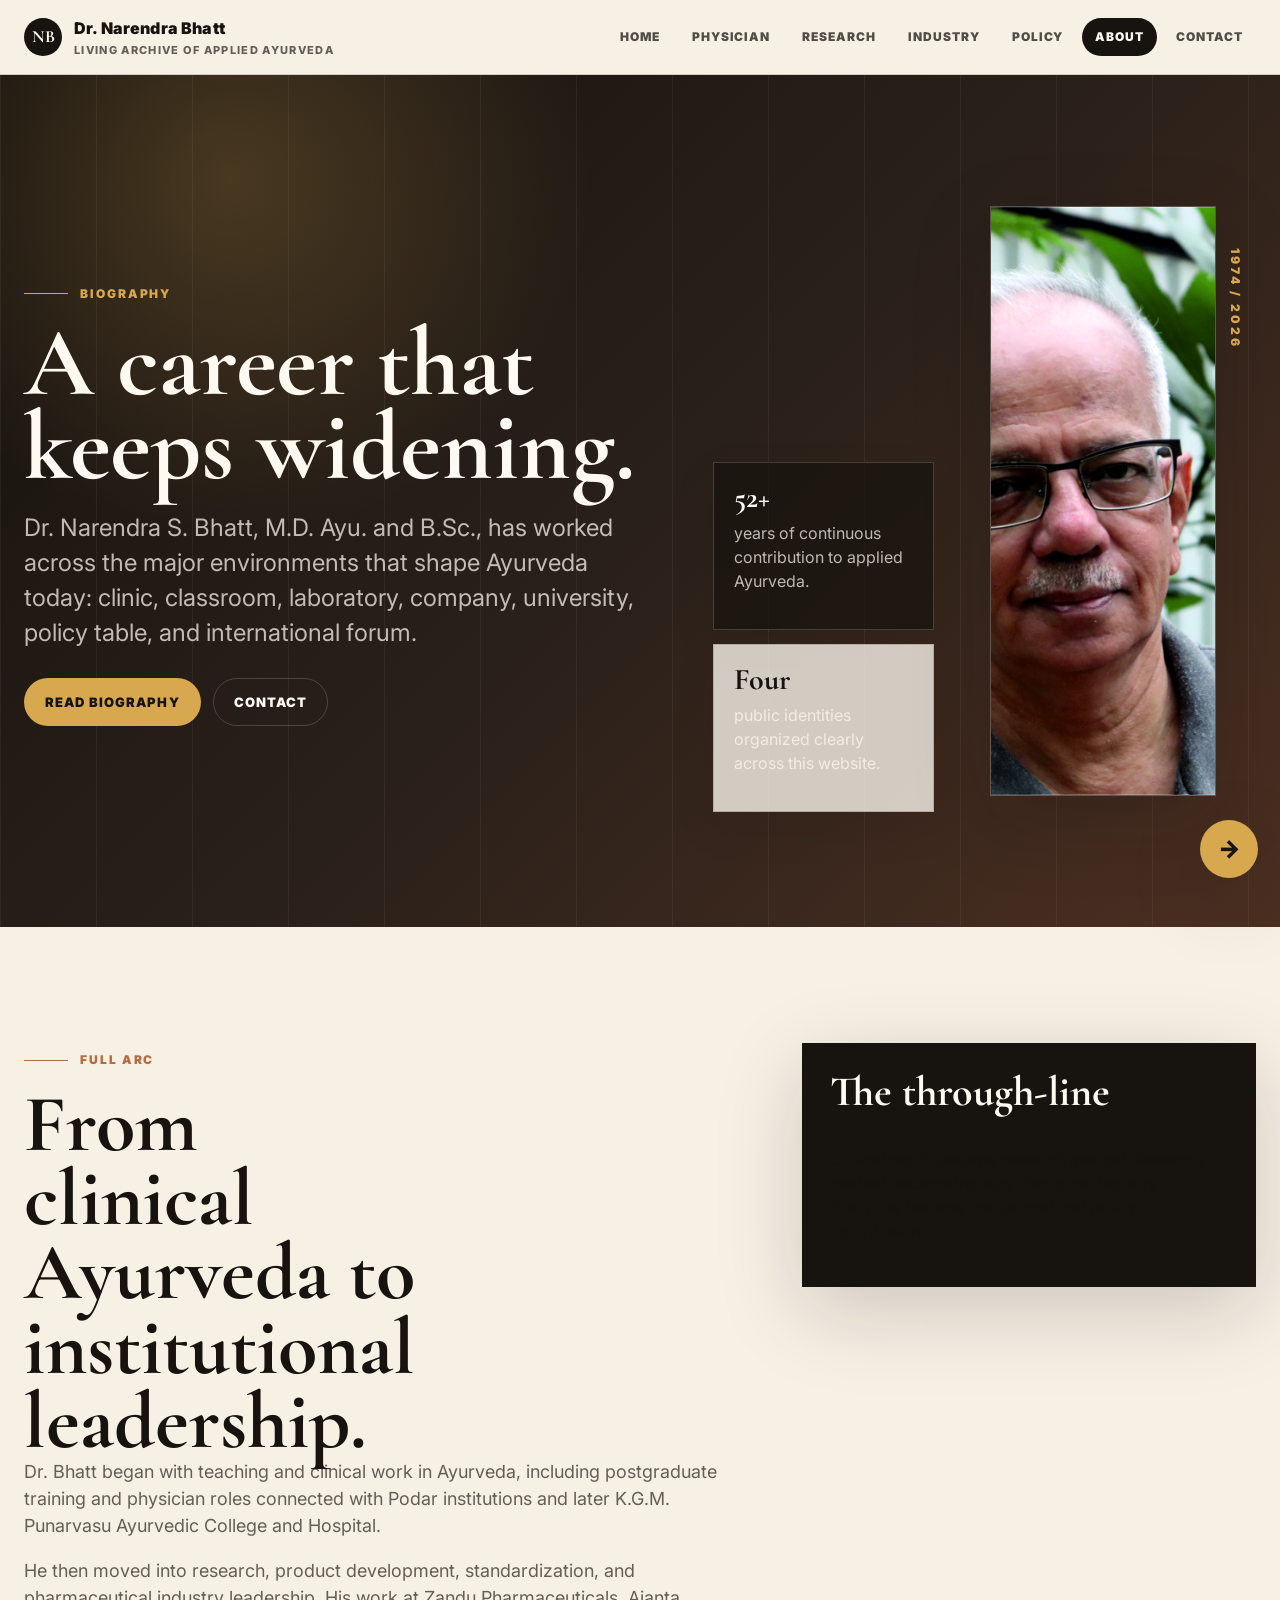
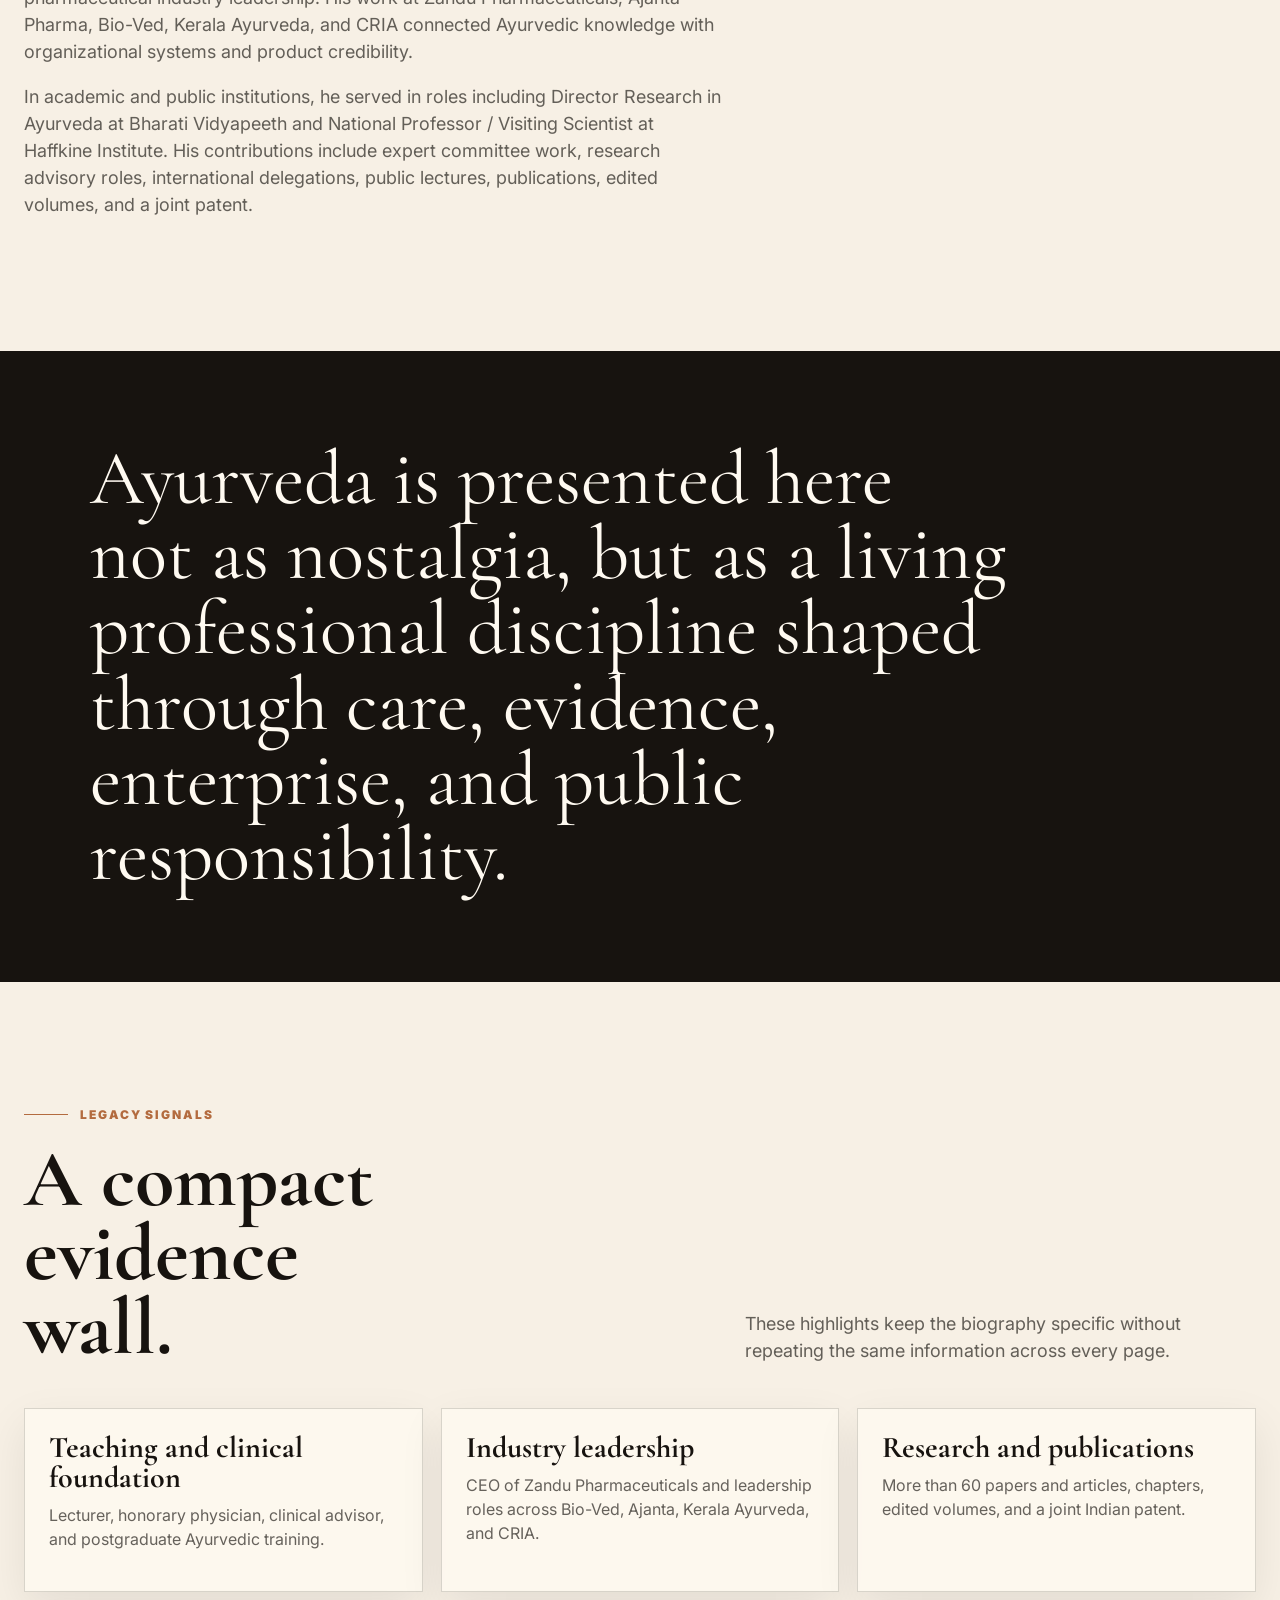
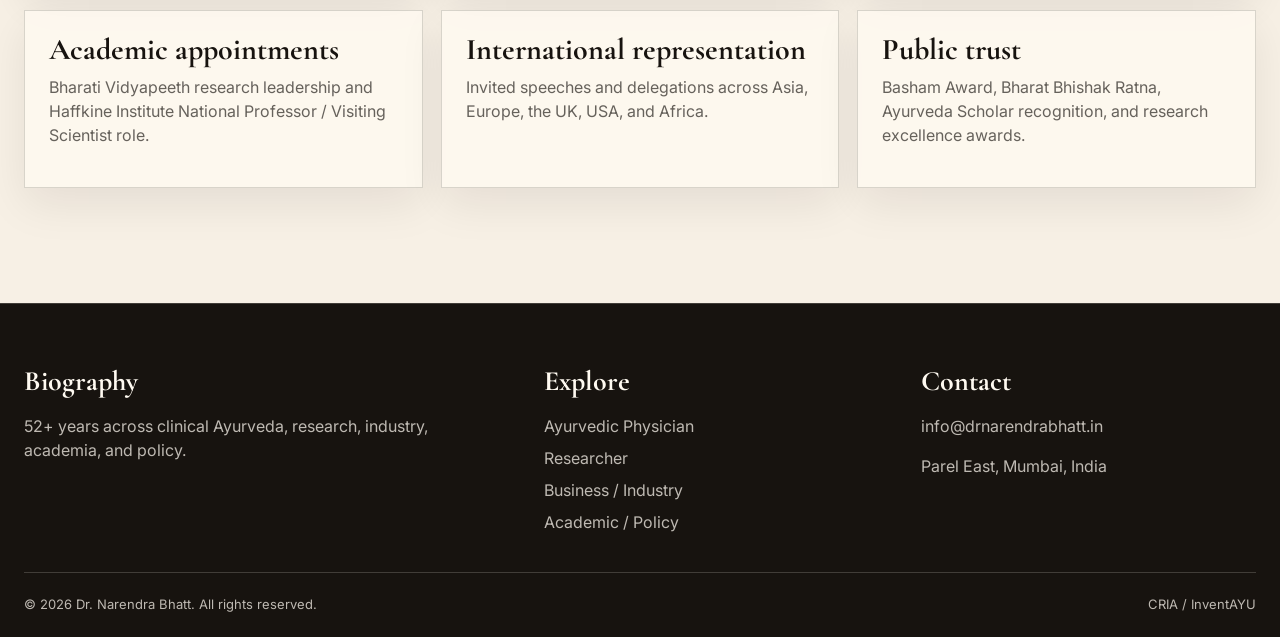
==== about.html @ bdb352e5 "Redesign Dr Bhatt site as editorial archive" ====
<!doctype html>
<html lang="en">
  <head>
    <meta charset="UTF-8" />
    <meta name="viewport" content="width=device-width, initial-scale=1.0" />
    <title>Biography | Dr. Narendra Bhatt</title>
    <meta name="description" content="Biography of Dr. Narendra Bhatt across 52+ years of clinical Ayurveda, research, industry leadership, academia, and policy." />
    <link rel="preconnect" href="https://fonts.googleapis.com" />
    <link rel="preconnect" href="https://fonts.gstatic.com" crossorigin />
    <link href="https://fonts.googleapis.com/css2?family=Cormorant+Garamond:ital,wght@0,500;0,600;0,700;1,600&family=Inter:wght@400;500;600;700;800;900&display=swap" rel="stylesheet" />
    <link rel="icon" href="favicon.svg" type="image/svg+xml" />
    <link rel="stylesheet" href="nsb-system.css" />
  </head>
  <body>
    <header class="site-header"><nav class="nav-container" aria-label="Primary navigation"><a class="logo" href="index.html">Dr. Narendra Bhatt <span>Living archive of applied Ayurveda</span></a><button class="mobile-menu-btn" id="mobileMenuBtn" type="button" aria-label="Open navigation" aria-expanded="false"><span class="hamburger-line"></span><span class="hamburger-line"></span><span class="hamburger-line"></span></button><ul class="nav-links" id="navLinks"><li><a href="index.html">Home</a></li><li><a href="clinical.html">Physician</a></li><li><a href="research-hub.html">Research</a></li><li><a href="industry.html">Industry</a></li><li><a href="academic-policy.html">Policy</a></li><li><a class="active" href="about.html">About</a></li><li><a href="contact.html">Contact</a></li></ul></nav></header>
    <main>
      <section class="archive-hero">
        <div class="hero-inner">
          <div class="reveal">
            <span class="eyebrow">Biography</span>
            <h1 class="page-title">A career that keeps widening.</h1>
            <p class="lead">Dr. Narendra S. Bhatt, M.D. Ayu. and B.Sc., has worked across the major environments that shape Ayurveda today: clinic, classroom, laboratory, company, university, policy table, and international forum.</p>
            <div class="hero-actions"><a class="button primary" href="#biography">Read Biography</a><a class="button ghost-on-dark" href="contact.html">Contact</a></div>
          </div>
          <div class="hero-dossier reveal">
            <div class="dossier-notes">
              <article class="note-card dark-note"><strong>52+</strong><p>years of continuous contribution to applied Ayurveda.</p></article>
              <article class="note-card"><strong>Four</strong><p>public identities organized clearly across this website.</p></article>
            </div>
            <figure class="portrait-stack"><img src="DrNarendraBhatt.jpg" alt="Dr. Narendra Bhatt portrait" /></figure>
          </div>
        </div>
      </section>

      <section class="section" id="biography">
        <div class="section-inner two-column">
          <article class="bio-copy reveal">
            <span class="section-kicker">Full arc</span>
            <h2 class="section-title">From clinical Ayurveda to institutional leadership.</h2>
            <p>Dr. Bhatt began with teaching and clinical work in Ayurveda, including postgraduate training and physician roles connected with Podar institutions and later K.G.M. Punarvasu Ayurvedic College and Hospital.</p>
            <p>He then moved into research, product development, standardization, and pharmaceutical industry leadership. His work at Zandu Pharmaceuticals, Ajanta Pharma, Bio-Ved, Kerala Ayurveda, and CRIA connected Ayurvedic knowledge with organizational systems and product credibility.</p>
            <p>In academic and public institutions, he served in roles including Director Research in Ayurveda at Bharati Vidyapeeth and National Professor / Visiting Scientist at Haffkine Institute. His contributions include expert committee work, research advisory roles, international delegations, public lectures, publications, edited volumes, and a joint patent.</p>
          </article>
          <aside class="sticky-note reveal">
            <h2>The through-line</h2>
            <p>Clinical depth became research method. Research method became industry discipline. Industry discipline became institutional and policy contribution.</p>
          </aside>
        </div>
      </section>

      <section class="quote-panel reveal">
        <blockquote>Ayurveda is presented here not as nostalgia, but as a living professional discipline shaped through care, evidence, enterprise, and public responsibility.</blockquote>
      </section>

      <section class="section">
        <div class="section-inner">
          <div class="split-heading reveal"><div><span class="section-kicker">Legacy signals</span><h2 class="section-title">A compact evidence wall.</h2></div><p class="section-lede">These highlights keep the biography specific without repeating the same information across every page.</p></div>
          <div class="evidence-grid">
            <article class="evidence-card reveal"><h3>Teaching and clinical foundation</h3><p>Lecturer, honorary physician, clinical advisor, and postgraduate Ayurvedic training.</p></article>
            <article class="evidence-card reveal"><h3>Industry leadership</h3><p>CEO of Zandu Pharmaceuticals and leadership roles across Bio-Ved, Ajanta, Kerala Ayurveda, and CRIA.</p></article>
            <article class="evidence-card reveal"><h3>Research and publications</h3><p>More than 60 papers and articles, chapters, edited volumes, and a joint Indian patent.</p></article>
            <article class="evidence-card reveal"><h3>Academic appointments</h3><p>Bharati Vidyapeeth research leadership and Haffkine Institute National Professor / Visiting Scientist role.</p></article>
            <article class="evidence-card reveal"><h3>International representation</h3><p>Invited speeches and delegations across Asia, Europe, the UK, USA, and Africa.</p></article>
            <article class="evidence-card reveal"><h3>Public trust</h3><p>Basham Award, Bharat Bhishak Ratna, Ayurveda Scholar recognition, and research excellence awards.</p></article>
          </div>
        </div>
      </section>
    </main>
    <a class="floating-cta" href="contact.html" aria-label="Contact Dr. Narendra Bhatt">&rarr;</a>
    <footer class="site-footer"><div class="footer-grid"><div class="footer-col"><h3>Biography</h3><p>52+ years across clinical Ayurveda, research, industry, academia, and policy.</p></div><div class="footer-col"><h3>Explore</h3><ul class="footer-links"><li><a href="clinical.html">Ayurvedic Physician</a></li><li><a href="research-hub.html">Researcher</a></li><li><a href="industry.html">Business / Industry</a></li><li><a href="academic-policy.html">Academic / Policy</a></li></ul></div><div class="footer-col"><h3>Contact</h3><p>info@drnarendrabhatt.in</p><p>Parel East, Mumbai, India</p></div></div><div class="footer-bottom"><span>&copy; 2026 Dr. Narendra Bhatt. All rights reserved.</span><span>CRIA / InventAYU</span></div></footer>
    <script src="nsb-system.js"></script>
  </body>
</html>
---- nsb-system.css ----
:root {
  --ink: #17130f;
  --ink-2: #241d17;
  --charcoal: #302821;
  --paper: #f7f0e5;
  --paper-2: #eee0cc;
  --bone: #fffaf1;
  --sage: #63715a;
  --leaf: #2f5b45;
  --copper: #b36b3f;
  --amber: #d8a84f;
  --blue: #344d5f;
  --line: rgba(23, 19, 15, 0.16);
  --line-light: rgba(255, 250, 241, 0.18);
  --muted: rgba(23, 19, 15, 0.66);
  --muted-light: rgba(255, 250, 241, 0.72);
  --shadow: 0 24px 80px rgba(23, 19, 15, 0.18);
  --container: min(1240px, calc(100vw - 48px));
  --sans: Inter, "Helvetica Neue", Arial, sans-serif;
  --serif: "Cormorant Garamond", Georgia, serif;
}

* {
  box-sizing: border-box;
}

html {
  scroll-behavior: smooth;
}

body {
  margin: 0;
  min-height: 100vh;
  color: var(--ink);
  background: var(--paper);
  font-family: var(--sans);
  line-height: 1.5;
  -webkit-font-smoothing: antialiased;
}

body::before {
  content: "";
  position: fixed;
  inset: 0;
  z-index: -1;
  background:
    linear-gradient(90deg, rgba(23, 19, 15, 0.04) 1px, transparent 1px),
    linear-gradient(rgba(23, 19, 15, 0.035) 1px, transparent 1px);
  background-size: 48px 48px;
}

body::after {
  content: "";
  position: fixed;
  inset: 0 auto auto 0;
  z-index: 80;
  width: calc(var(--scroll, 0) * 100%);
  height: 3px;
  background: linear-gradient(90deg, var(--amber), var(--copper), var(--leaf));
  pointer-events: none;
}

img,
svg {
  display: block;
  max-width: 100%;
}

img {
  height: auto;
}

a {
  color: inherit;
  text-decoration: none;
}

button,
input,
textarea {
  font: inherit;
}

h1,
h2,
h3,
p {
  margin-top: 0;
}

p {
  color: var(--muted);
}

.site-header {
  position: sticky;
  top: 0;
  z-index: 70;
  background: rgba(247, 240, 229, 0.86);
  border-bottom: 1px solid var(--line);
  backdrop-filter: blur(18px);
}

.nav-container {
  width: var(--container);
  min-height: 74px;
  margin: 0 auto;
  display: flex;
  align-items: center;
  justify-content: space-between;
  gap: 28px;
}

.logo {
  position: relative;
  display: inline-flex;
  flex-direction: column;
  justify-content: center;
  font-weight: 900;
  letter-spacing: 0.01em;
  min-height: 44px;
  padding-left: 50px;
}

.logo::before {
  content: "NB";
  position: absolute;
  left: 0;
  top: 3px;
  width: 38px;
  height: 38px;
  display: grid;
  place-items: center;
  color: var(--bone);
  background: var(--ink);
  border-radius: 50%;
  font-family: var(--serif);
  font-size: 17px;
  letter-spacing: 0;
}

.logo span {
  display: block;
  margin-top: 2px;
  color: var(--muted);
  font-size: 11px;
  font-weight: 800;
  letter-spacing: 0.12em;
  text-transform: uppercase;
  white-space: nowrap;
}

.nav-links {
  display: flex;
  align-items: center;
  gap: 6px;
  margin: 0;
  padding: 0;
  list-style: none;
}

.nav-links a {
  display: inline-flex;
  align-items: center;
  min-height: 38px;
  padding: 0 13px;
  border-radius: 999px;
  color: rgba(23, 19, 15, 0.74);
  font-size: 12px;
  font-weight: 900;
  letter-spacing: 0.08em;
  text-transform: uppercase;
}

.nav-links a:hover,
.nav-links a.active {
  color: var(--bone);
  background: var(--ink);
}

.mobile-menu-btn {
  display: none;
  width: 44px;
  height: 44px;
  border: 1px solid var(--line);
  border-radius: 50%;
  background: var(--bone);
  color: var(--ink);
}

.hamburger-line {
  display: block;
  width: 18px;
  height: 2px;
  margin: 4px auto;
  background: currentColor;
  transition: transform 0.2s ease, opacity 0.2s ease;
}

.section,
.page-hero,
.archive-hero {
  padding: clamp(64px, 9vw, 120px) 0;
}

.section-inner,
.hero-inner,
.footer-grid,
.footer-bottom {
  width: var(--container);
  margin: 0 auto;
}

.archive-hero {
  position: relative;
  overflow: hidden;
  min-height: calc(100vh - 74px);
  color: var(--bone);
  background:
    radial-gradient(circle at 18% 12%, rgba(216, 168, 79, 0.24), transparent 28%),
    linear-gradient(135deg, #15110e 0%, #2b211a 54%, #4c2f21 100%);
}

.archive-hero::after,
.page-hero::after {
  content: "";
  position: absolute;
  inset: 0;
  background: linear-gradient(90deg, rgba(255, 250, 241, 0.06) 1px, transparent 1px);
  background-size: 96px 100%;
  pointer-events: none;
}

.hero-inner {
  position: relative;
  z-index: 1;
  display: grid;
  grid-template-columns: minmax(0, 1.06fr) minmax(330px, 0.94fr);
  gap: clamp(34px, 6vw, 86px);
  align-items: center;
}

.page-hero {
  position: relative;
  overflow: hidden;
  color: var(--bone);
  background: var(--ink);
}

.page-hero.clinical {
  background: linear-gradient(135deg, #181410, #3b3023 60%, #695437);
}

.page-hero.research {
  background: linear-gradient(135deg, #121618, #213a42 58%, #62755c);
}

.page-hero.industry {
  background: linear-gradient(135deg, #141414, #26303a 55%, #7f4d30);
}

.page-hero.policy {
  background: linear-gradient(135deg, #17130f, #32261f 55%, #69502e);
}

.eyebrow,
.section-kicker,
.meta {
  display: inline-flex;
  align-items: center;
  gap: 12px;
  margin-bottom: 18px;
  color: var(--copper);
  font-size: 12px;
  font-weight: 900;
  letter-spacing: 0.16em;
  text-transform: uppercase;
}

.archive-hero .eyebrow,
.page-hero .eyebrow,
.dark .section-kicker,
.feature-room .section-kicker {
  color: var(--amber);
}

.eyebrow::before,
.section-kicker::before {
  content: "";
  width: 44px;
  height: 1px;
  background: currentColor;
}

h1 {
  max-width: 12ch;
  margin-bottom: 22px;
  font-family: var(--serif);
  font-size: clamp(56px, 9.2vw, 124px);
  font-weight: 700;
  line-height: 0.86;
  letter-spacing: 0;
}

.page-title {
  max-width: 13ch;
  font-size: clamp(48px, 7.8vw, 98px);
}

.display-accent {
  display: block;
  color: var(--amber);
  font-style: italic;
  font-weight: 600;
}

.lead {
  max-width: 720px;
  margin-bottom: 28px;
  color: inherit;
  font-size: clamp(18px, 2vw, 24px);
  line-height: 1.45;
}

.archive-hero p,
.page-hero p,
.dark p,
.feature-room p,
.site-footer p {
  color: var(--muted-light);
}

.hero-actions,
.action-row {
  display: flex;
  flex-wrap: wrap;
  gap: 12px;
  align-items: center;
}

.button {
  display: inline-flex;
  min-height: 48px;
  align-items: center;
  justify-content: center;
  gap: 10px;
  padding: 0 20px;
  border: 1px solid var(--line);
  border-radius: 999px;
  background: var(--bone);
  color: var(--ink);
  font-size: 13px;
  font-weight: 900;
  letter-spacing: 0.08em;
  text-transform: uppercase;
  transition: transform 0.2s ease, box-shadow 0.2s ease, background 0.2s ease;
}

.button:hover {
  transform: translateY(-2px);
  box-shadow: 0 12px 28px rgba(23, 19, 15, 0.18);
}

.button.primary,
.button.on-dark {
  border-color: transparent;
  background: var(--amber);
  color: var(--ink);
}

.button.ghost-on-dark {
  color: var(--bone);
  background: transparent;
  border-color: var(--line-light);
}

.hero-dossier {
  display: grid;
  grid-template-columns: 0.72fr 1fr;
  gap: 16px;
  align-items: end;
}

.portrait-stack {
  position: relative;
  min-height: 590px;
}

.portrait-stack img {
  width: 100%;
  height: 100%;
  min-height: 590px;
  object-fit: cover;
  border: 1px solid rgba(255, 250, 241, 0.22);
  box-shadow: var(--shadow);
  filter: saturate(0.92) contrast(1.04);
}

.portrait-stack::after {
  content: "1974 / 2026";
  position: absolute;
  right: -28px;
  top: 42px;
  writing-mode: vertical-rl;
  color: var(--amber);
  font-size: 12px;
  font-weight: 900;
  letter-spacing: 0.24em;
}

.dossier-notes {
  display: grid;
  gap: 14px;
}

.note-card,
.stat-tile,
.paper-card,
.timeline-item,
.chapter-link,
.evidence-card,
.contact-card,
.field-card {
  border: 1px solid var(--line);
  background: rgba(255, 250, 241, 0.78);
  box-shadow: 0 16px 42px rgba(23, 19, 15, 0.08);
}

.note-card {
  padding: 20px;
  color: var(--ink);
}

.note-card.dark-note {
  color: var(--bone);
  background: rgba(23, 19, 15, 0.74);
  border-color: var(--line-light);
}

.note-card strong {
  display: block;
  margin-bottom: 8px;
  font-family: var(--serif);
  font-size: 30px;
  line-height: 1;
}

.stat-strip {
  width: var(--container);
  margin: -44px auto 0;
  position: relative;
  z-index: 4;
  display: grid;
  grid-template-columns: repeat(4, 1fr);
  background: var(--bone);
  box-shadow: var(--shadow);
}

.stat-tile {
  min-height: 150px;
  padding: 26px;
  border-right-width: 0;
  background: var(--bone);
}

.stat-tile:last-child {
  border-right-width: 1px;
}

.stat-tile strong {
  display: block;
  margin-bottom: 10px;
  font-family: var(--serif);
  font-size: clamp(40px, 5vw, 70px);
  line-height: 0.86;
}

.stat-tile span {
  color: var(--muted);
  font-weight: 800;
}

.split-heading {
  display: grid;
  grid-template-columns: minmax(0, 0.9fr) minmax(300px, 0.7fr);
  gap: clamp(28px, 5vw, 74px);
  align-items: end;
  margin-bottom: 44px;
}

.section-title {
  max-width: 11ch;
  margin: 0;
  font-family: var(--serif);
  font-size: clamp(42px, 6.3vw, 86px);
  line-height: 0.92;
}

.section-lede {
  max-width: 660px;
  margin-bottom: 0;
  font-size: 18px;
}

.chapter-board {
  display: grid;
  grid-template-columns: repeat(4, 1fr);
  border-top: 1px solid var(--line);
  border-left: 1px solid var(--line);
}

.chapter-link {
  min-height: 420px;
  display: flex;
  flex-direction: column;
  justify-content: space-between;
  gap: 28px;
  padding: 24px;
  border-top: 0;
  border-left: 0;
  overflow: hidden;
  background: var(--bone);
  transition: transform 0.22s ease, background 0.22s ease;
}

.chapter-link:hover {
  transform: translateY(-8px);
  background: #fffdf7;
}

.chapter-link img {
  width: 100%;
  aspect-ratio: 4 / 3;
  object-fit: cover;
  filter: saturate(0.9);
}

.chapter-link .num {
  color: var(--copper);
  font-weight: 900;
  letter-spacing: 0.16em;
}

.chapter-link h3 {
  margin-bottom: 10px;
  font-family: var(--serif);
  font-size: 34px;
  line-height: 0.98;
}

.timeline-river {
  position: relative;
  display: grid;
  gap: 18px;
}

.timeline-river::before {
  content: "";
  position: absolute;
  left: 92px;
  top: 8px;
  bottom: 8px;
  width: 1px;
  background: var(--line);
}

.timeline-item {
  position: relative;
  display: grid;
  grid-template-columns: 140px 1fr;
  gap: 28px;
  padding: 22px 26px;
  background: rgba(255, 250, 241, 0.88);
}

.timeline-item time {
  color: var(--copper);
  font-weight: 900;
  letter-spacing: 0.1em;
}

.timeline-item h3 {
  margin-bottom: 6px;
  font-size: 20px;
}

.dark {
  color: var(--bone);
  background: var(--ink);
}

.feature-room {
  color: var(--bone);
  background:
    linear-gradient(rgba(23, 19, 15, 0.82), rgba(23, 19, 15, 0.82)),
    var(--room-image, linear-gradient(135deg, #2f241b, #15110e));
  background-position: center;
  background-size: cover;
}

.room-grid {
  display: grid;
  grid-template-columns: minmax(0, 0.8fr) minmax(320px, 0.55fr);
  gap: clamp(32px, 6vw, 80px);
  align-items: start;
}

.room-panel {
  padding: clamp(26px, 4vw, 46px);
  border: 1px solid var(--line-light);
  background: rgba(255, 250, 241, 0.08);
  backdrop-filter: blur(10px);
}

.room-panel h3 {
  margin-bottom: 18px;
  font-family: var(--serif);
  font-size: 34px;
}

.pill-list {
  display: flex;
  flex-wrap: wrap;
  gap: 10px;
  margin: 0;
  padding: 0;
  list-style: none;
}

.pill-list li {
  padding: 10px 13px;
  border: 1px solid currentColor;
  border-radius: 999px;
  color: inherit;
  font-size: 12px;
  font-weight: 900;
  letter-spacing: 0.08em;
  text-transform: uppercase;
}

.field-grid,
.evidence-grid,
.contact-grid {
  display: grid;
  grid-template-columns: repeat(3, 1fr);
  gap: 18px;
}

.field-card,
.evidence-card,
.contact-card,
.paper-card {
  padding: 24px;
}

.field-card h3,
.evidence-card h3,
.paper-card h3,
.contact-card h3 {
  margin-bottom: 10px;
  font-family: var(--serif);
  font-size: 30px;
  line-height: 1;
}

.icon-mark {
  width: 46px;
  height: 46px;
  margin-bottom: 22px;
  display: grid;
  place-items: center;
  color: var(--bone);
  background: var(--ink);
  border-radius: 50%;
  font-weight: 900;
}

.photo-run {
  display: grid;
  grid-template-columns: 1.3fr 0.9fr 0.9fr;
  gap: 18px;
}

.photo-run figure {
  margin: 0;
  position: relative;
  overflow: hidden;
  min-height: 360px;
  background: var(--ink);
}

.photo-run figure:first-child {
  min-height: 560px;
}

.photo-run img {
  width: 100%;
  height: 100%;
  object-fit: cover;
  filter: saturate(0.92) contrast(1.02);
}

.photo-run figcaption {
  position: absolute;
  left: 16px;
  bottom: 16px;
  padding: 8px 12px;
  color: var(--bone);
  background: rgba(23, 19, 15, 0.72);
  font-size: 12px;
  font-weight: 900;
  letter-spacing: 0.08em;
  text-transform: uppercase;
}

.paper-wall {
  display: grid;
  grid-template-columns: 0.8fr 1fr;
  gap: 18px;
}

.paper-card.highlight {
  color: var(--bone);
  background: var(--ink);
}

.paper-list {
  display: grid;
  gap: 12px;
}

.paper-list article {
  padding: 18px;
  border-left: 4px solid var(--copper);
  background: var(--bone);
}

.paper-list h3 {
  margin-bottom: 6px;
  font-size: 18px;
}

.publication-list,
.award-list {
  display: grid;
  gap: 12px;
  margin: 0;
  padding: 0;
  list-style: none;
}

.publication-list li,
.award-list li {
  padding: 18px 20px;
  border: 1px solid var(--line);
  background: rgba(255, 250, 241, 0.72);
}

.publication-list strong,
.award-list strong {
  display: block;
  margin-bottom: 4px;
}

.two-column {
  display: grid;
  grid-template-columns: minmax(0, 0.85fr) minmax(320px, 0.55fr);
  gap: clamp(28px, 6vw, 76px);
  align-items: start;
}

.sticky-note {
  position: sticky;
  top: 98px;
  padding: 28px;
  color: var(--bone);
  background: var(--ink);
  box-shadow: var(--shadow);
}

.sticky-note h2 {
  font-family: var(--serif);
  font-size: 42px;
  line-height: 0.98;
}

.bio-copy p {
  font-size: 18px;
}

.quote-panel {
  padding: clamp(42px, 7vw, 90px);
  color: var(--bone);
  background: var(--ink);
}

.quote-panel blockquote {
  max-width: 920px;
  margin: 0;
  font-family: var(--serif);
  font-size: clamp(38px, 6vw, 84px);
  line-height: 0.98;
}

.contact-grid {
  grid-template-columns: 0.8fr 1.2fr;
}

.contact-card {
  background: var(--bone);
}

.contact-form {
  display: grid;
  gap: 14px;
  padding: 28px;
  background: var(--bone);
  border: 1px solid var(--line);
}

.contact-form label {
  display: grid;
  gap: 8px;
  color: var(--muted);
  font-size: 12px;
  font-weight: 900;
  letter-spacing: 0.1em;
  text-transform: uppercase;
}

.contact-form input,
.contact-form textarea {
  width: 100%;
  border: 1px solid var(--line);
  border-radius: 0;
  padding: 14px 15px;
  background: #fffdf7;
  color: var(--ink);
}

.contact-form textarea {
  min-height: 150px;
  resize: vertical;
}

.floating-cta {
  position: fixed;
  right: 22px;
  bottom: 22px;
  z-index: 60;
  width: 58px;
  height: 58px;
  display: grid;
  place-items: center;
  border-radius: 50%;
  color: var(--ink);
  background: var(--amber);
  box-shadow: var(--shadow);
  font-size: 24px;
  font-weight: 900;
}

.site-footer {
  color: var(--bone);
  background: var(--ink);
  border-top: 1px solid var(--line-light);
}

.footer-grid {
  display: grid;
  grid-template-columns: 1fr 0.7fr 0.7fr;
  gap: 42px;
  padding: 56px 0 38px;
}

.footer-col h3 {
  margin-bottom: 12px;
  font-family: var(--serif);
  font-size: 28px;
}

.footer-links {
  display: grid;
  gap: 8px;
  margin: 0;
  padding: 0;
  list-style: none;
  color: var(--muted-light);
}

.footer-links a:hover {
  color: var(--amber);
}

.footer-bottom {
  display: flex;
  justify-content: space-between;
  gap: 20px;
  padding: 22px 0;
  border-top: 1px solid var(--line-light);
  color: var(--muted-light);
  font-size: 13px;
}

.reveal {
  opacity: 0;
  transform: translateY(24px);
}

.motion-ready .reveal {
  transition: opacity 0.7s ease, transform 0.7s ease;
}

.reveal.visible {
  opacity: 1;
  transform: none;
}

@media (max-width: 1040px) {
  .nav-links {
    position: fixed;
    left: 24px;
    right: 24px;
    top: 86px;
    display: none;
    flex-direction: column;
    align-items: stretch;
    padding: 18px;
    background: var(--bone);
    border: 1px solid var(--line);
    box-shadow: var(--shadow);
  }

  .nav-links.active {
    display: flex;
  }

  .nav-links a {
    justify-content: center;
  }

  .mobile-menu-btn {
    display: block;
  }

  .hero-inner,
  .split-heading,
  .room-grid,
  .two-column,
  .paper-wall,
  .contact-grid {
    grid-template-columns: 1fr;
  }

  .stat-strip,
  .chapter-board,
  .field-grid,
  .evidence-grid {
    grid-template-columns: repeat(2, 1fr);
  }

  .hero-dossier,
  .photo-run {
    grid-template-columns: 1fr;
  }

  .portrait-stack,
  .portrait-stack img {
    min-height: 480px;
  }
}

@media (max-width: 680px) {
  :root {
    --container: min(100vw - 28px, 1240px);
  }

  .section,
  .page-hero,
  .archive-hero {
    padding: 54px 0;
  }

  .archive-hero {
    min-height: auto;
  }

  .logo {
    font-size: 14px;
    min-height: 40px;
    padding-left: 44px;
  }

  .logo::before {
    width: 34px;
    height: 34px;
    top: 3px;
  }

  .logo span {
    font-size: 9px;
    white-space: normal;
  }

  .stat-strip,
  .chapter-board,
  .field-grid,
  .evidence-grid,
  .footer-grid {
    grid-template-columns: 1fr;
  }

  .stat-strip {
    margin-top: 0;
  }

  .chapter-link {
    min-height: auto;
  }

  .timeline-river::before {
    display: none;
  }

  .timeline-item {
    grid-template-columns: 1fr;
    gap: 8px;
  }

  .portrait-stack,
  .portrait-stack img,
  .photo-run figure,
  .photo-run figure:first-child {
    min-height: 360px;
  }

  .floating-cta {
    width: 50px;
    height: 50px;
  }

  .footer-bottom {
    flex-direction: column;
  }
}
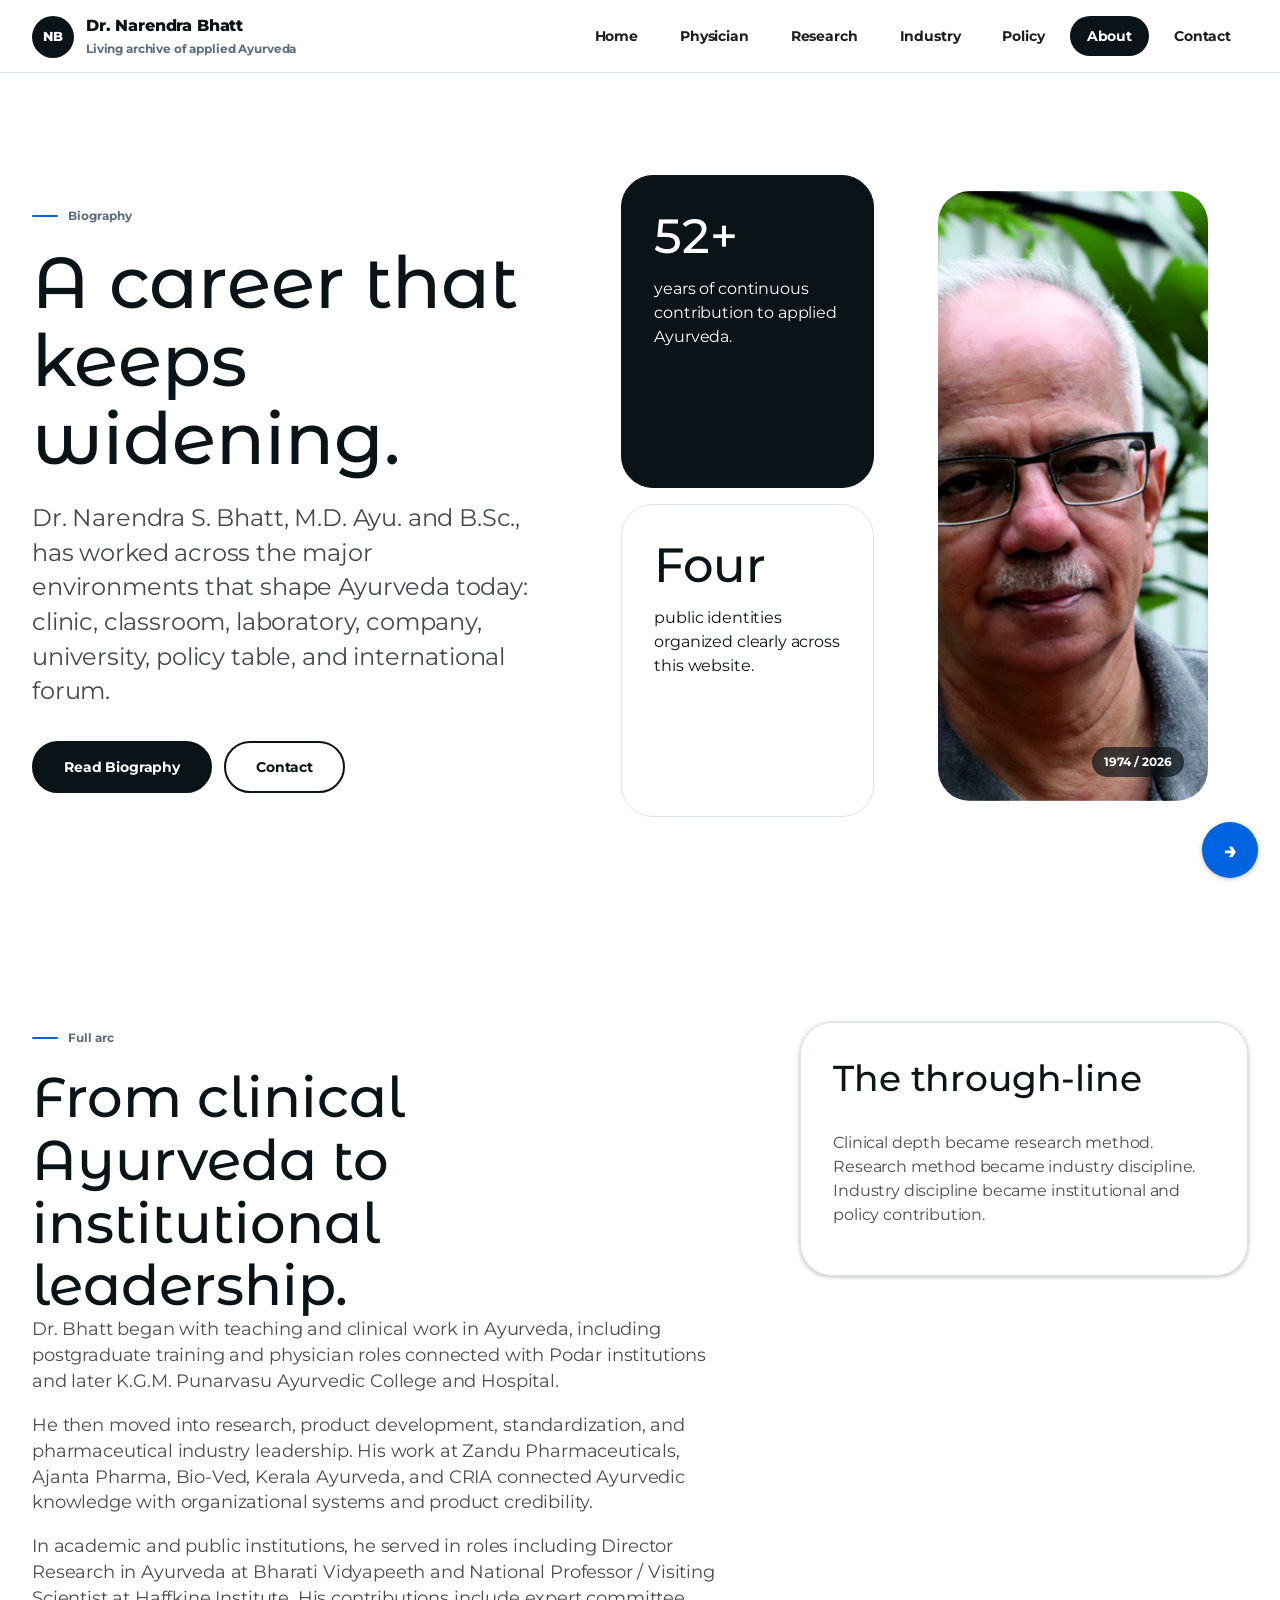
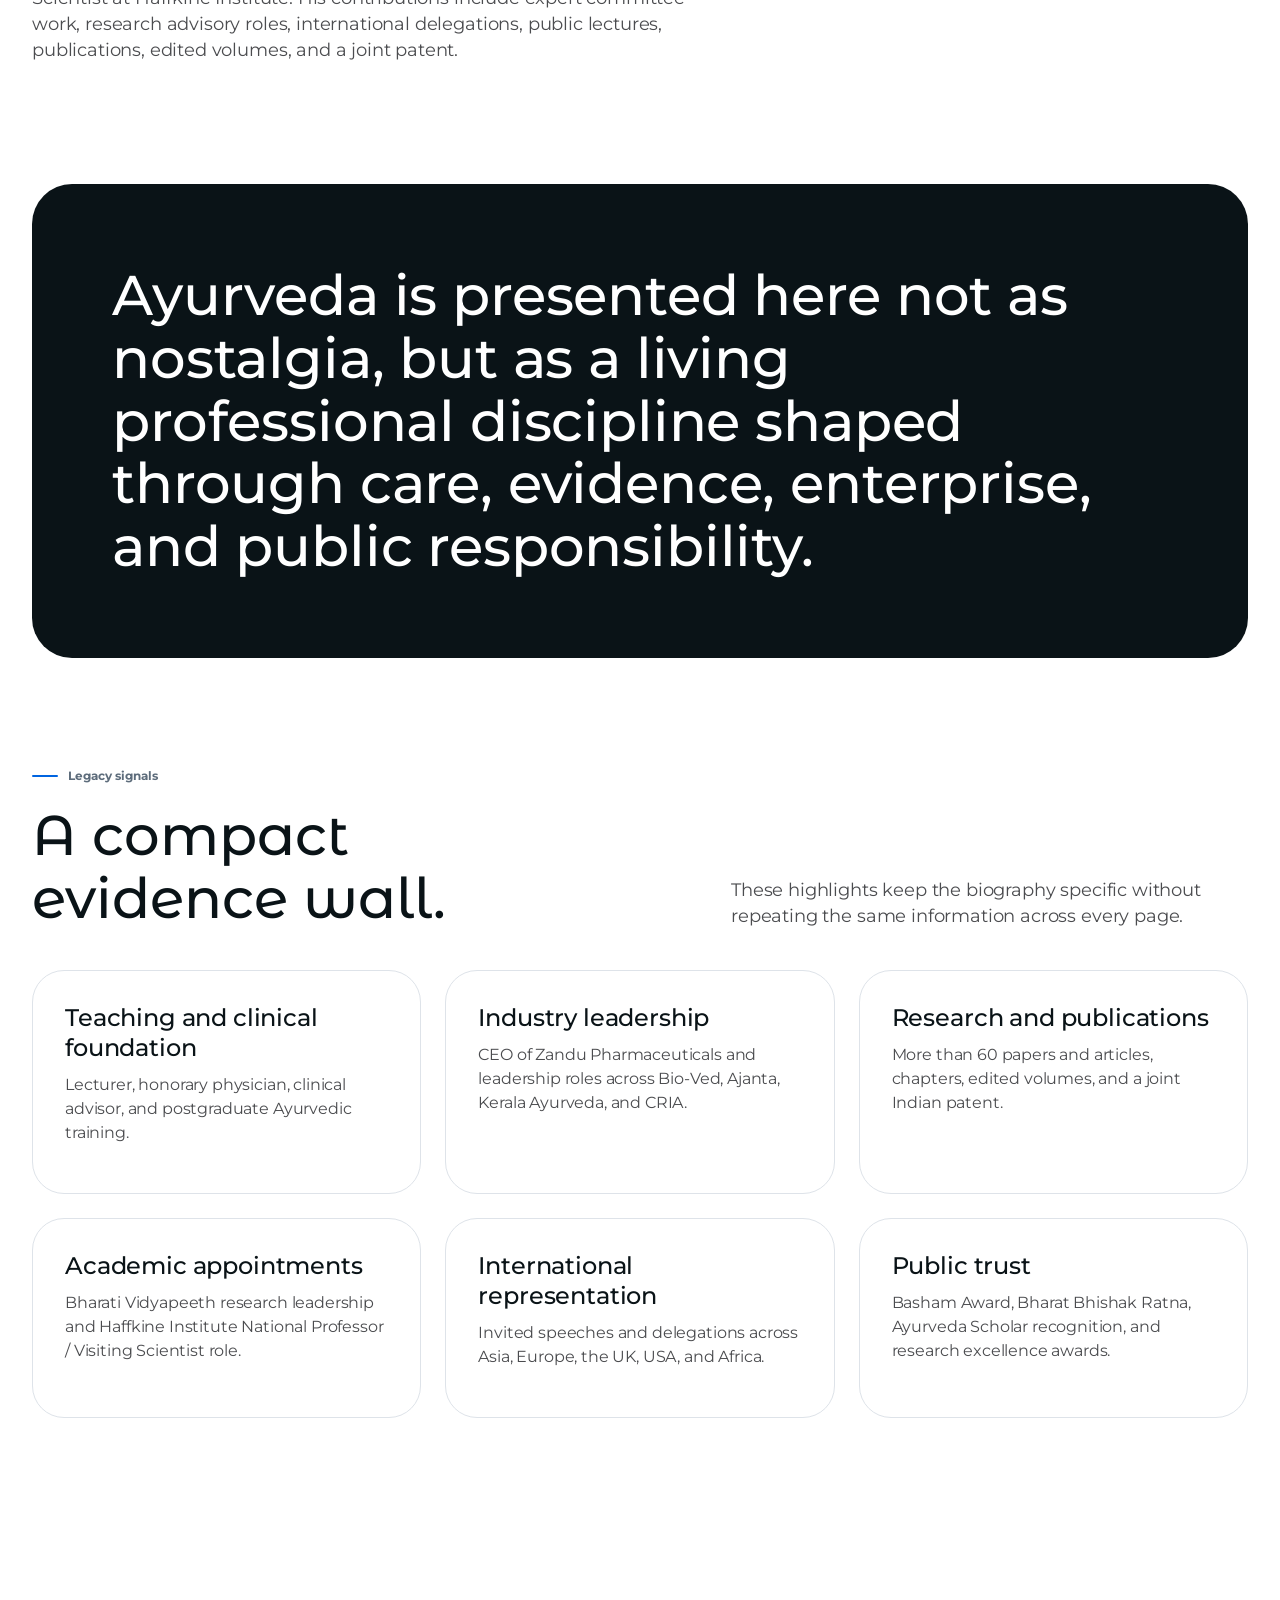
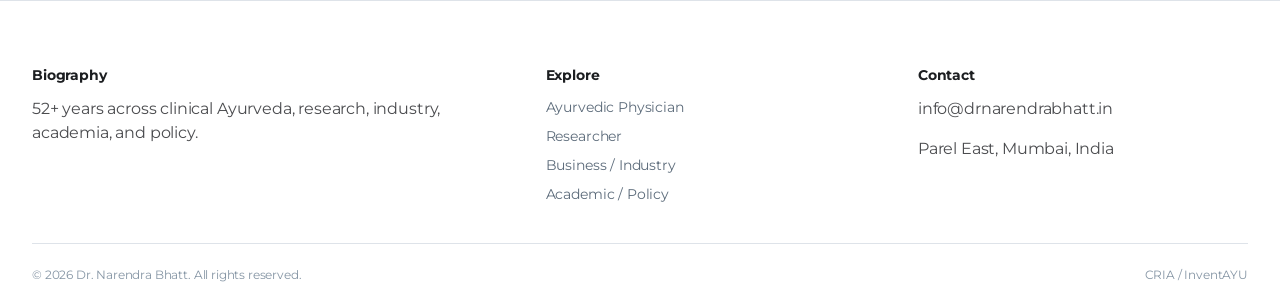
==== commit 117918b0: "Apply Meta-inspired visual theme" ====
--- a/about.html
+++ b/about.html
@@ -7,7 +7,7 @@
     <meta name="description" content="Biography of Dr. Narendra Bhatt across 52+ years of clinical Ayurveda, research, industry leadership, academia, and policy." />
     <link rel="preconnect" href="https://fonts.googleapis.com" />
     <link rel="preconnect" href="https://fonts.gstatic.com" crossorigin />
-    <link href="https://fonts.googleapis.com/css2?family=Cormorant+Garamond:ital,wght@0,500;0,600;0,700;1,600&family=Inter:wght@400;500;600;700;800;900&display=swap" rel="stylesheet" />
+    <link href="https://fonts.googleapis.com/css2?family=Inter:wght@400;500;600;700;800;900&family=Montserrat:wght@400;500;600;700;800;900&display=swap" rel="stylesheet" />
     <link rel="icon" href="favicon.svg" type="image/svg+xml" />
     <link rel="stylesheet" href="nsb-system.css" />
   </head>
--- a/nsb-system.css
+++ b/nsb-system.css
@@ -1,23 +1,28 @@
 :root {
-  --ink: #17130f;
-  --ink-2: #241d17;
-  --charcoal: #302821;
-  --paper: #f7f0e5;
-  --paper-2: #eee0cc;
-  --bone: #fffaf1;
-  --sage: #63715a;
-  --leaf: #2f5b45;
-  --copper: #b36b3f;
-  --amber: #d8a84f;
-  --blue: #344d5f;
-  --line: rgba(23, 19, 15, 0.16);
-  --line-light: rgba(255, 250, 241, 0.18);
-  --muted: rgba(23, 19, 15, 0.66);
-  --muted-light: rgba(255, 250, 241, 0.72);
-  --shadow: 0 24px 80px rgba(23, 19, 15, 0.18);
-  --container: min(1240px, calc(100vw - 48px));
-  --sans: Inter, "Helvetica Neue", Arial, sans-serif;
-  --serif: "Cormorant Garamond", Georgia, serif;
+  --canvas: #ffffff;
+  --surface-soft: #f1f4f7;
+  --surface-tint: #f7f9fb;
+  --ink-deep: #0a1317;
+  --ink: #1c1e21;
+  --charcoal: #444950;
+  --slate: #4b4c4f;
+  --steel: #5d6c7b;
+  --stone: #8595a4;
+  --hairline: #ced0d4;
+  --hairline-soft: #dee3e9;
+  --primary: #0064e0;
+  --primary-deep: #0457cb;
+  --warning: #f7b928;
+  --success: #31a24c;
+  --radius-xl: 16px;
+  --radius-xxl: 24px;
+  --radius-xxxl: 32px;
+  --radius-feature: 40px;
+  --radius-full: 100px;
+  --shadow-sticky: rgba(20, 22, 26, 0.3) 0 1px 4px 0;
+  --container: min(1280px, calc(100vw - 64px));
+  --sans: Montserrat, Inter, "Helvetica Neue", Arial, sans-serif;
+  --display: Montserrat, Inter, "Helvetica Neue", Arial, sans-serif;
 }
 
 * {
@@ -32,31 +37,22 @@
   margin: 0;
   min-height: 100vh;
   color: var(--ink);
-  background: var(--paper);
+  background: var(--canvas);
   font-family: var(--sans);
+  font-size: 16px;
+  letter-spacing: -0.16px;
   line-height: 1.5;
   -webkit-font-smoothing: antialiased;
-}
-
-body::before {
-  content: "";
-  position: fixed;
-  inset: 0;
-  z-index: -1;
-  background:
-    linear-gradient(90deg, rgba(23, 19, 15, 0.04) 1px, transparent 1px),
-    linear-gradient(rgba(23, 19, 15, 0.035) 1px, transparent 1px);
-  background-size: 48px 48px;
 }
 
 body::after {
   content: "";
   position: fixed;
   inset: 0 auto auto 0;
-  z-index: 80;
+  z-index: 90;
   width: calc(var(--scroll, 0) * 100%);
   height: 3px;
-  background: linear-gradient(90deg, var(--amber), var(--copper), var(--leaf));
+  background: var(--primary);
   pointer-events: none;
 }
 
@@ -89,21 +85,21 @@
 }
 
 p {
-  color: var(--muted);
+  color: var(--slate);
 }
 
 .site-header {
   position: sticky;
   top: 0;
-  z-index: 70;
-  background: rgba(247, 240, 229, 0.86);
-  border-bottom: 1px solid var(--line);
+  z-index: 80;
+  background: rgba(255, 255, 255, 0.92);
+  border-bottom: 1px solid var(--hairline-soft);
   backdrop-filter: blur(18px);
 }
 
 .nav-container {
   width: var(--container);
-  min-height: 74px;
+  min-height: 72px;
   margin: 0 auto;
   display: flex;
   align-items: center;
@@ -113,47 +109,46 @@
 
 .logo {
   position: relative;
+  min-height: 44px;
+  padding-left: 54px;
   display: inline-flex;
   flex-direction: column;
   justify-content: center;
-  font-weight: 900;
-  letter-spacing: 0.01em;
-  min-height: 44px;
-  padding-left: 50px;
+  color: var(--ink-deep);
+  font-weight: 800;
 }
 
 .logo::before {
   content: "NB";
   position: absolute;
   left: 0;
-  top: 3px;
-  width: 38px;
-  height: 38px;
+  top: 2px;
+  width: 42px;
+  height: 42px;
   display: grid;
   place-items: center;
-  color: var(--bone);
-  background: var(--ink);
   border-radius: 50%;
-  font-family: var(--serif);
-  font-size: 17px;
-  letter-spacing: 0;
+  color: var(--canvas);
+  background: var(--ink-deep);
+  font-size: 13px;
+  font-weight: 800;
+  letter-spacing: -0.14px;
 }
 
 .logo span {
   display: block;
   margin-top: 2px;
-  color: var(--muted);
-  font-size: 11px;
-  font-weight: 800;
-  letter-spacing: 0.12em;
-  text-transform: uppercase;
+  color: var(--steel);
+  font-size: 12px;
+  font-weight: 700;
+  letter-spacing: -0.14px;
   white-space: nowrap;
 }
 
 .nav-links {
   display: flex;
   align-items: center;
-  gap: 6px;
+  gap: 8px;
   margin: 0;
   padding: 0;
   list-style: none;
@@ -161,30 +156,32 @@
 
 .nav-links a {
   display: inline-flex;
+  min-height: 40px;
   align-items: center;
-  min-height: 38px;
-  padding: 0 13px;
-  border-radius: 999px;
-  color: rgba(23, 19, 15, 0.74);
-  font-size: 12px;
-  font-weight: 900;
-  letter-spacing: 0.08em;
-  text-transform: uppercase;
+  justify-content: center;
+  padding: 8px 16px;
+  border: 1px solid transparent;
+  border-radius: var(--radius-full);
+  color: var(--ink);
+  font-size: 14px;
+  font-weight: 700;
+  letter-spacing: -0.14px;
+  line-height: 1.43;
 }
 
 .nav-links a:hover,
 .nav-links a.active {
-  color: var(--bone);
-  background: var(--ink);
+  color: var(--canvas);
+  background: var(--ink-deep);
 }
 
 .mobile-menu-btn {
   display: none;
   width: 44px;
   height: 44px;
-  border: 1px solid var(--line);
+  border: 1px solid var(--hairline);
   border-radius: 50%;
-  background: var(--bone);
+  background: var(--canvas);
   color: var(--ink);
 }
 
@@ -200,7 +197,7 @@
 .section,
 .page-hero,
 .archive-hero {
-  padding: clamp(64px, 9vw, 120px) 0;
+  padding: clamp(64px, 8vw, 120px) 0;
 }
 
 .section-inner,
@@ -211,56 +208,32 @@
   margin: 0 auto;
 }
 
-.archive-hero {
+.archive-hero,
+.page-hero {
   position: relative;
   overflow: hidden;
-  min-height: calc(100vh - 74px);
-  color: var(--bone);
-  background:
-    radial-gradient(circle at 18% 12%, rgba(216, 168, 79, 0.24), transparent 28%),
-    linear-gradient(135deg, #15110e 0%, #2b211a 54%, #4c2f21 100%);
-}
-
-.archive-hero::after,
-.page-hero::after {
-  content: "";
-  position: absolute;
-  inset: 0;
-  background: linear-gradient(90deg, rgba(255, 250, 241, 0.06) 1px, transparent 1px);
-  background-size: 96px 100%;
-  pointer-events: none;
+  color: var(--ink-deep);
+  background: var(--canvas);
+}
+
+.archive-hero {
+  min-height: min(860px, calc(100vh - 72px));
+}
+
+.page-hero.clinical,
+.page-hero.research,
+.page-hero.industry,
+.page-hero.policy {
+  background: var(--surface-soft);
 }
 
 .hero-inner {
   position: relative;
   z-index: 1;
   display: grid;
-  grid-template-columns: minmax(0, 1.06fr) minmax(330px, 0.94fr);
-  gap: clamp(34px, 6vw, 86px);
+  grid-template-columns: minmax(0, 0.9fr) minmax(420px, 1.1fr);
+  gap: clamp(32px, 6vw, 80px);
   align-items: center;
-}
-
-.page-hero {
-  position: relative;
-  overflow: hidden;
-  color: var(--bone);
-  background: var(--ink);
-}
-
-.page-hero.clinical {
-  background: linear-gradient(135deg, #181410, #3b3023 60%, #695437);
-}
-
-.page-hero.research {
-  background: linear-gradient(135deg, #121618, #213a42 58%, #62755c);
-}
-
-.page-hero.industry {
-  background: linear-gradient(135deg, #141414, #26303a 55%, #7f4d30);
-}
-
-.page-hero.policy {
-  background: linear-gradient(135deg, #17130f, #32261f 55%, #69502e);
 }
 
 .eyebrow,
@@ -268,66 +241,53 @@
 .meta {
   display: inline-flex;
   align-items: center;
-  gap: 12px;
-  margin-bottom: 18px;
-  color: var(--copper);
+  gap: 10px;
+  margin-bottom: 20px;
+  color: var(--steel);
   font-size: 12px;
-  font-weight: 900;
-  letter-spacing: 0.16em;
-  text-transform: uppercase;
-}
-
-.archive-hero .eyebrow,
-.page-hero .eyebrow,
-.dark .section-kicker,
-.feature-room .section-kicker {
-  color: var(--amber);
+  font-weight: 700;
+  letter-spacing: 0;
+  line-height: 1.33;
 }
 
 .eyebrow::before,
 .section-kicker::before {
   content: "";
-  width: 44px;
-  height: 1px;
-  background: currentColor;
+  width: 26px;
+  height: 2px;
+  border-radius: 99px;
+  background: var(--primary);
 }
 
 h1 {
   max-width: 12ch;
-  margin-bottom: 22px;
-  font-family: var(--serif);
-  font-size: clamp(56px, 9.2vw, 124px);
-  font-weight: 700;
-  line-height: 0.86;
+  margin-bottom: 24px;
+  font-family: var(--display);
+  font-size: clamp(44px, 6vw, 72px);
+  font-weight: 500;
   letter-spacing: 0;
+  line-height: 1.08;
+  font-feature-settings: "ss01", "ss02";
 }
 
 .page-title {
   max-width: 13ch;
-  font-size: clamp(48px, 7.8vw, 98px);
 }
 
 .display-accent {
   display: block;
-  color: var(--amber);
-  font-style: italic;
-  font-weight: 600;
+  color: var(--ink-deep);
+  font-style: normal;
 }
 
 .lead {
-  max-width: 720px;
-  margin-bottom: 28px;
-  color: inherit;
+  max-width: 690px;
+  margin-bottom: 32px;
+  color: var(--charcoal);
   font-size: clamp(18px, 2vw, 24px);
-  line-height: 1.45;
-}
-
-.archive-hero p,
-.page-hero p,
-.dark p,
-.feature-room p,
-.site-footer p {
-  color: var(--muted-light);
+  font-weight: 400;
+  letter-spacing: -0.16px;
+  line-height: 1.44;
 }
 
 .hero-actions,
@@ -343,74 +303,75 @@
   min-height: 48px;
   align-items: center;
   justify-content: center;
-  gap: 10px;
-  padding: 0 20px;
-  border: 1px solid var(--line);
-  border-radius: 999px;
-  background: var(--bone);
-  color: var(--ink);
-  font-size: 13px;
-  font-weight: 900;
-  letter-spacing: 0.08em;
-  text-transform: uppercase;
-  transition: transform 0.2s ease, box-shadow 0.2s ease, background 0.2s ease;
+  padding: 14px 30px;
+  border: 2px solid rgba(10, 19, 23, 0.12);
+  border-radius: var(--radius-full);
+  background: transparent;
+  color: var(--ink-deep);
+  font-size: 14px;
+  font-weight: 700;
+  letter-spacing: -0.14px;
+  line-height: 1.43;
+  transition: transform 0.2s ease, background 0.2s ease;
 }
 
 .button:hover {
-  transform: translateY(-2px);
-  box-shadow: 0 12px 28px rgba(23, 19, 15, 0.18);
+  transform: translateY(-1px);
 }
 
 .button.primary,
 .button.on-dark {
-  border-color: transparent;
-  background: var(--amber);
-  color: var(--ink);
+  border-color: var(--ink-deep);
+  background: var(--ink-deep);
+  color: var(--canvas);
 }
 
 .button.ghost-on-dark {
-  color: var(--bone);
+  color: var(--ink-deep);
   background: transparent;
-  border-color: var(--line-light);
+  border-color: var(--ink-deep);
 }
 
 .hero-dossier {
   display: grid;
   grid-template-columns: 0.72fr 1fr;
-  gap: 16px;
-  align-items: end;
+  gap: 24px;
+  align-items: stretch;
 }
 
 .portrait-stack {
   position: relative;
-  min-height: 590px;
+  min-height: 610px;
+  overflow: hidden;
+  border-radius: var(--radius-xxxl);
+  background: var(--surface-soft);
 }
 
 .portrait-stack img {
   width: 100%;
   height: 100%;
-  min-height: 590px;
+  min-height: 610px;
   object-fit: cover;
-  border: 1px solid rgba(255, 250, 241, 0.22);
-  box-shadow: var(--shadow);
-  filter: saturate(0.92) contrast(1.04);
+  filter: saturate(1.02) contrast(1.01);
 }
 
 .portrait-stack::after {
   content: "1974 / 2026";
   position: absolute;
-  right: -28px;
-  top: 42px;
-  writing-mode: vertical-rl;
-  color: var(--amber);
+  right: 24px;
+  bottom: 24px;
+  padding: 6px 12px;
+  border-radius: var(--radius-full);
+  color: var(--canvas);
+  background: rgba(10, 19, 23, 0.68);
   font-size: 12px;
-  font-weight: 900;
-  letter-spacing: 0.24em;
+  font-weight: 700;
+  letter-spacing: 0;
 }
 
 .dossier-notes {
   display: grid;
-  gap: 14px;
+  gap: 16px;
 }
 
 .note-card,
@@ -421,201 +382,228 @@
 .evidence-card,
 .contact-card,
 .field-card {
-  border: 1px solid var(--line);
-  background: rgba(255, 250, 241, 0.78);
-  box-shadow: 0 16px 42px rgba(23, 19, 15, 0.08);
+  border: 1px solid var(--hairline-soft);
+  border-radius: var(--radius-xxxl);
+  background: var(--canvas);
 }
 
 .note-card {
-  padding: 20px;
-  color: var(--ink);
+  padding: 32px;
 }
 
 .note-card.dark-note {
-  color: var(--bone);
-  background: rgba(23, 19, 15, 0.74);
-  border-color: var(--line-light);
+  color: var(--canvas);
+  background: var(--ink-deep);
+  border-color: var(--ink-deep);
 }
 
 .note-card strong {
   display: block;
-  margin-bottom: 8px;
-  font-family: var(--serif);
-  font-size: 30px;
-  line-height: 1;
+  margin-bottom: 12px;
+  color: inherit;
+  font-size: 48px;
+  font-weight: 500;
+  line-height: 1.17;
+}
+
+.note-card p,
+.note-card.dark-note p {
+  margin-bottom: 0;
+  color: inherit;
 }
 
 .stat-strip {
   width: var(--container);
-  margin: -44px auto 0;
+  margin: -48px auto 0;
   position: relative;
   z-index: 4;
   display: grid;
   grid-template-columns: repeat(4, 1fr);
-  background: var(--bone);
-  box-shadow: var(--shadow);
+  gap: 16px;
 }
 
 .stat-tile {
-  min-height: 150px;
-  padding: 26px;
-  border-right-width: 0;
-  background: var(--bone);
-}
-
-.stat-tile:last-child {
-  border-right-width: 1px;
+  min-height: 154px;
+  padding: 32px;
+  background: var(--canvas);
+  box-shadow: var(--shadow-sticky);
 }
 
 .stat-tile strong {
   display: block;
   margin-bottom: 10px;
-  font-family: var(--serif);
-  font-size: clamp(40px, 5vw, 70px);
-  line-height: 0.86;
+  color: var(--ink-deep);
+  font-size: clamp(40px, 5vw, 64px);
+  font-weight: 500;
+  line-height: 1.05;
 }
 
 .stat-tile span {
-  color: var(--muted);
-  font-weight: 800;
+  color: var(--steel);
+  font-size: 14px;
+  font-weight: 700;
+  line-height: 1.43;
 }
 
 .split-heading {
   display: grid;
-  grid-template-columns: minmax(0, 0.9fr) minmax(300px, 0.7fr);
-  gap: clamp(28px, 5vw, 74px);
+  grid-template-columns: minmax(0, 0.86fr) minmax(300px, 0.7fr);
+  gap: clamp(28px, 5vw, 72px);
   align-items: end;
-  margin-bottom: 44px;
+  margin-bottom: 40px;
 }
 
 .section-title {
-  max-width: 11ch;
+  max-width: 13ch;
   margin: 0;
-  font-family: var(--serif);
-  font-size: clamp(42px, 6.3vw, 86px);
-  line-height: 0.92;
+  color: var(--ink-deep);
+  font-family: var(--display);
+  font-size: clamp(36px, 5vw, 56px);
+  font-weight: 500;
+  letter-spacing: 0;
+  line-height: 1.12;
+  font-feature-settings: "ss01", "ss02";
 }
 
 .section-lede {
-  max-width: 660px;
+  max-width: 640px;
   margin-bottom: 0;
+  color: var(--slate);
   font-size: 18px;
+  line-height: 1.44;
 }
 
 .chapter-board {
   display: grid;
   grid-template-columns: repeat(4, 1fr);
-  border-top: 1px solid var(--line);
-  border-left: 1px solid var(--line);
+  gap: 24px;
 }
 
 .chapter-link {
-  min-height: 420px;
+  min-height: 460px;
   display: flex;
   flex-direction: column;
   justify-content: space-between;
-  gap: 28px;
+  gap: 24px;
   padding: 24px;
-  border-top: 0;
-  border-left: 0;
   overflow: hidden;
-  background: var(--bone);
-  transition: transform 0.22s ease, background 0.22s ease;
+  transition: transform 0.2s ease;
 }
 
 .chapter-link:hover {
-  transform: translateY(-8px);
-  background: #fffdf7;
+  transform: translateY(-4px);
 }
 
 .chapter-link img {
   width: 100%;
   aspect-ratio: 4 / 3;
   object-fit: cover;
-  filter: saturate(0.9);
+  border-radius: var(--radius-xxl);
 }
 
 .chapter-link .num {
-  color: var(--copper);
-  font-weight: 900;
-  letter-spacing: 0.16em;
+  width: fit-content;
+  padding: 4px 10px;
+  border-radius: var(--radius-full);
+  color: var(--ink-deep);
+  background: var(--warning);
+  font-size: 12px;
+  font-weight: 700;
 }
 
 .chapter-link h3 {
   margin-bottom: 10px;
-  font-family: var(--serif);
-  font-size: 34px;
-  line-height: 0.98;
+  color: var(--ink-deep);
+  font-size: 24px;
+  font-weight: 500;
+  line-height: 1.25;
 }
 
 .timeline-river {
-  position: relative;
-  display: grid;
-  gap: 18px;
+  display: grid;
+  gap: 16px;
 }
 
 .timeline-river::before {
-  content: "";
-  position: absolute;
-  left: 92px;
-  top: 8px;
-  bottom: 8px;
-  width: 1px;
-  background: var(--line);
+  display: none;
 }
 
 .timeline-item {
-  position: relative;
-  display: grid;
-  grid-template-columns: 140px 1fr;
+  display: grid;
+  grid-template-columns: 150px 1fr;
   gap: 28px;
-  padding: 22px 26px;
-  background: rgba(255, 250, 241, 0.88);
+  padding: 24px 32px;
 }
 
 .timeline-item time {
-  color: var(--copper);
-  font-weight: 900;
-  letter-spacing: 0.1em;
+  color: var(--primary);
+  font-size: 14px;
+  font-weight: 700;
+  line-height: 1.43;
 }
 
 .timeline-item h3 {
-  margin-bottom: 6px;
-  font-size: 20px;
+  margin-bottom: 8px;
+  color: var(--ink-deep);
+  font-size: 18px;
+  font-weight: 700;
+  line-height: 1.44;
 }
 
 .dark {
-  color: var(--bone);
-  background: var(--ink);
+  color: var(--ink);
+  background: var(--surface-soft);
+}
+
+.dark p,
+.feature-room p,
+.site-footer p {
+  color: var(--slate);
 }
 
 .feature-room {
-  color: var(--bone);
+  margin: 0 auto;
+  width: var(--container);
+  color: var(--canvas);
   background:
-    linear-gradient(rgba(23, 19, 15, 0.82), rgba(23, 19, 15, 0.82)),
-    var(--room-image, linear-gradient(135deg, #2f241b, #15110e));
+    linear-gradient(rgba(10, 19, 23, 0.56), rgba(10, 19, 23, 0.56)),
+    var(--room-image, linear-gradient(135deg, #0a1317, #444950));
   background-position: center;
   background-size: cover;
+  border-radius: var(--radius-feature);
 }
 
 .room-grid {
-  display: grid;
-  grid-template-columns: minmax(0, 0.8fr) minmax(320px, 0.55fr);
+  width: 100%;
+  display: grid;
+  grid-template-columns: minmax(0, 0.86fr) minmax(320px, 0.5fr);
   gap: clamp(32px, 6vw, 80px);
   align-items: start;
 }
 
+.feature-room .section-title,
+.feature-room .section-kicker,
+.feature-room p {
+  color: var(--canvas);
+}
+
+.feature-room .section-kicker::before {
+  background: var(--canvas);
+}
+
 .room-panel {
-  padding: clamp(26px, 4vw, 46px);
-  border: 1px solid var(--line-light);
-  background: rgba(255, 250, 241, 0.08);
+  padding: 32px;
+  border-radius: var(--radius-xxxl);
+  background: rgba(255, 255, 255, 0.14);
   backdrop-filter: blur(10px);
 }
 
 .room-panel h3 {
   margin-bottom: 18px;
-  font-family: var(--serif);
-  font-size: 34px;
+  color: var(--canvas);
+  font-size: 24px;
+  font-weight: 500;
+  line-height: 1.25;
 }
 
 .pill-list {
@@ -628,14 +616,13 @@
 }
 
 .pill-list li {
-  padding: 10px 13px;
+  padding: 8px 16px;
   border: 1px solid currentColor;
-  border-radius: 999px;
+  border-radius: var(--radius-full);
   color: inherit;
-  font-size: 12px;
-  font-weight: 900;
-  letter-spacing: 0.08em;
-  text-transform: uppercase;
+  font-size: 14px;
+  font-weight: 700;
+  line-height: 1.43;
 }
 
 .field-grid,
@@ -643,14 +630,14 @@
 .contact-grid {
   display: grid;
   grid-template-columns: repeat(3, 1fr);
-  gap: 18px;
+  gap: 24px;
 }
 
 .field-card,
 .evidence-card,
 .contact-card,
 .paper-card {
-  padding: 24px;
+  padding: 32px;
 }
 
 .field-card h3,
@@ -658,35 +645,38 @@
 .paper-card h3,
 .contact-card h3 {
   margin-bottom: 10px;
-  font-family: var(--serif);
-  font-size: 30px;
-  line-height: 1;
+  color: var(--ink-deep);
+  font-size: 24px;
+  font-weight: 500;
+  line-height: 1.25;
 }
 
 .icon-mark {
-  width: 46px;
-  height: 46px;
-  margin-bottom: 22px;
+  width: 48px;
+  height: 48px;
+  margin-bottom: 24px;
   display: grid;
   place-items: center;
-  color: var(--bone);
-  background: var(--ink);
   border-radius: 50%;
-  font-weight: 900;
+  color: var(--canvas);
+  background: var(--primary);
+  font-size: 13px;
+  font-weight: 800;
 }
 
 .photo-run {
   display: grid;
   grid-template-columns: 1.3fr 0.9fr 0.9fr;
-  gap: 18px;
+  gap: 24px;
 }
 
 .photo-run figure {
   margin: 0;
   position: relative;
+  min-height: 360px;
   overflow: hidden;
-  min-height: 360px;
-  background: var(--ink);
+  border-radius: var(--radius-xxxl);
+  background: var(--surface-soft);
 }
 
 .photo-run figure:first-child {
@@ -697,53 +687,61 @@
   width: 100%;
   height: 100%;
   object-fit: cover;
-  filter: saturate(0.92) contrast(1.02);
 }
 
 .photo-run figcaption {
   position: absolute;
-  left: 16px;
-  bottom: 16px;
-  padding: 8px 12px;
-  color: var(--bone);
-  background: rgba(23, 19, 15, 0.72);
+  left: 20px;
+  bottom: 20px;
+  padding: 8px 16px;
+  border-radius: var(--radius-full);
+  color: var(--canvas);
+  background: rgba(10, 19, 23, 0.72);
   font-size: 12px;
-  font-weight: 900;
-  letter-spacing: 0.08em;
-  text-transform: uppercase;
+  font-weight: 700;
 }
 
 .paper-wall {
   display: grid;
   grid-template-columns: 0.8fr 1fr;
-  gap: 18px;
+  gap: 24px;
 }
 
 .paper-card.highlight {
-  color: var(--bone);
-  background: var(--ink);
+  color: var(--canvas);
+  background: var(--ink-deep);
+  border-color: var(--ink-deep);
+}
+
+.paper-card.highlight h3,
+.paper-card.highlight p {
+  color: var(--canvas);
 }
 
 .paper-list {
   display: grid;
-  gap: 12px;
+  gap: 16px;
 }
 
 .paper-list article {
-  padding: 18px;
-  border-left: 4px solid var(--copper);
-  background: var(--bone);
+  padding: 24px;
+  border: 1px solid var(--hairline-soft);
+  border-radius: var(--radius-xl);
+  background: var(--canvas);
 }
 
 .paper-list h3 {
-  margin-bottom: 6px;
+  margin-bottom: 8px;
+  color: var(--ink-deep);
   font-size: 18px;
+  font-weight: 700;
+  line-height: 1.44;
 }
 
 .publication-list,
 .award-list {
   display: grid;
-  gap: 12px;
+  gap: 16px;
   margin: 0;
   padding: 0;
   list-style: none;
@@ -751,15 +749,18 @@
 
 .publication-list li,
 .award-list li {
-  padding: 18px 20px;
-  border: 1px solid var(--line);
-  background: rgba(255, 250, 241, 0.72);
+  padding: 24px;
+  border: 1px solid var(--hairline-soft);
+  border-radius: var(--radius-xl);
+  background: var(--canvas);
+  color: var(--slate);
 }
 
 .publication-list strong,
 .award-list strong {
   display: block;
   margin-bottom: 4px;
+  color: var(--ink-deep);
 }
 
 .two-column {
@@ -771,35 +772,41 @@
 
 .sticky-note {
   position: sticky;
-  top: 98px;
-  padding: 28px;
-  color: var(--bone);
-  background: var(--ink);
-  box-shadow: var(--shadow);
+  top: 96px;
+  padding: 32px;
+  border: 1px solid var(--hairline-soft);
+  border-radius: var(--radius-xxxl);
+  background: var(--canvas);
+  box-shadow: var(--shadow-sticky);
 }
 
 .sticky-note h2 {
-  font-family: var(--serif);
-  font-size: 42px;
-  line-height: 0.98;
+  color: var(--ink-deep);
+  font-size: 36px;
+  font-weight: 500;
+  line-height: 1.28;
 }
 
 .bio-copy p {
   font-size: 18px;
+  line-height: 1.44;
 }
 
 .quote-panel {
-  padding: clamp(42px, 7vw, 90px);
-  color: var(--bone);
-  background: var(--ink);
+  width: var(--container);
+  margin: 0 auto;
+  padding: clamp(48px, 7vw, 80px);
+  border-radius: var(--radius-feature);
+  color: var(--canvas);
+  background: var(--ink-deep);
 }
 
 .quote-panel blockquote {
-  max-width: 920px;
+  max-width: 980px;
   margin: 0;
-  font-family: var(--serif);
-  font-size: clamp(38px, 6vw, 84px);
-  line-height: 0.98;
+  font-size: clamp(32px, 5vw, 56px);
+  font-weight: 500;
+  line-height: 1.12;
 }
 
 .contact-grid {
@@ -807,35 +814,42 @@
 }
 
 .contact-card {
-  background: var(--bone);
+  background: var(--canvas);
 }
 
 .contact-form {
   display: grid;
-  gap: 14px;
-  padding: 28px;
-  background: var(--bone);
-  border: 1px solid var(--line);
+  gap: 16px;
+  padding: 32px;
+  border: 1px solid var(--hairline-soft);
+  border-radius: var(--radius-xxxl);
+  background: var(--canvas);
 }
 
 .contact-form label {
   display: grid;
   gap: 8px;
-  color: var(--muted);
-  font-size: 12px;
-  font-weight: 900;
-  letter-spacing: 0.1em;
-  text-transform: uppercase;
+  color: var(--ink);
+  font-size: 14px;
+  font-weight: 700;
+  line-height: 1.43;
 }
 
 .contact-form input,
 .contact-form textarea {
   width: 100%;
-  border: 1px solid var(--line);
-  border-radius: 0;
-  padding: 14px 15px;
-  background: #fffdf7;
+  min-height: 44px;
+  border: 1px solid var(--hairline);
+  border-radius: 8px;
+  padding: 12px;
+  background: var(--canvas);
   color: var(--ink);
+}
+
+.contact-form input:focus,
+.contact-form textarea:focus {
+  outline: none;
+  border: 2px solid var(--primary);
 }
 
 .contact-form textarea {
@@ -848,35 +862,38 @@
   right: 22px;
   bottom: 22px;
   z-index: 60;
-  width: 58px;
-  height: 58px;
+  width: 56px;
+  height: 56px;
   display: grid;
   place-items: center;
   border-radius: 50%;
+  color: var(--canvas);
+  background: var(--primary);
+  box-shadow: var(--shadow-sticky);
+  font-size: 22px;
+  font-weight: 800;
+}
+
+.site-footer {
+  margin-top: 80px;
   color: var(--ink);
-  background: var(--amber);
-  box-shadow: var(--shadow);
-  font-size: 24px;
-  font-weight: 900;
-}
-
-.site-footer {
-  color: var(--bone);
-  background: var(--ink);
-  border-top: 1px solid var(--line-light);
+  background: var(--canvas);
+  border-top: 1px solid var(--hairline-soft);
 }
 
 .footer-grid {
   display: grid;
   grid-template-columns: 1fr 0.7fr 0.7fr;
   gap: 42px;
-  padding: 56px 0 38px;
+  padding: 64px 0 38px;
 }
 
 .footer-col h3 {
   margin-bottom: 12px;
-  font-family: var(--serif);
-  font-size: 28px;
+  color: var(--ink);
+  font-size: 14px;
+  font-weight: 700;
+  line-height: 1.43;
 }
 
 .footer-links {
@@ -885,11 +902,12 @@
   margin: 0;
   padding: 0;
   list-style: none;
-  color: var(--muted-light);
+  color: var(--steel);
+  font-size: 14px;
 }
 
 .footer-links a:hover {
-  color: var(--amber);
+  color: var(--primary);
 }
 
 .footer-bottom {
@@ -897,18 +915,18 @@
   justify-content: space-between;
   gap: 20px;
   padding: 22px 0;
-  border-top: 1px solid var(--line-light);
-  color: var(--muted-light);
-  font-size: 13px;
+  border-top: 1px solid var(--hairline-soft);
+  color: var(--stone);
+  font-size: 12px;
 }
 
 .reveal {
   opacity: 0;
-  transform: translateY(24px);
+  transform: translateY(22px);
 }
 
 .motion-ready .reveal {
-  transition: opacity 0.7s ease, transform 0.7s ease;
+  transition: opacity 0.6s ease, transform 0.6s ease;
 }
 
 .reveal.visible {
@@ -925,18 +943,15 @@
     display: none;
     flex-direction: column;
     align-items: stretch;
-    padding: 18px;
-    background: var(--bone);
-    border: 1px solid var(--line);
-    box-shadow: var(--shadow);
+    padding: 16px;
+    border: 1px solid var(--hairline-soft);
+    border-radius: var(--radius-xxl);
+    background: var(--canvas);
+    box-shadow: var(--shadow-sticky);
   }
 
   .nav-links.active {
     display: flex;
-  }
-
-  .nav-links a {
-    justify-content: center;
   }
 
   .mobile-menu-btn {
@@ -966,19 +981,19 @@
 
   .portrait-stack,
   .portrait-stack img {
-    min-height: 480px;
+    min-height: 500px;
   }
 }
 
 @media (max-width: 680px) {
   :root {
-    --container: min(100vw - 28px, 1240px);
+    --container: min(100vw - 32px, 1280px);
   }
 
   .section,
   .page-hero,
   .archive-hero {
-    padding: 54px 0;
+    padding: 48px 0;
   }
 
   .archive-hero {
@@ -986,20 +1001,29 @@
   }
 
   .logo {
+    min-height: 40px;
+    padding-left: 46px;
     font-size: 14px;
-    min-height: 40px;
-    padding-left: 44px;
   }
 
   .logo::before {
-    width: 34px;
-    height: 34px;
-    top: 3px;
+    width: 36px;
+    height: 36px;
+    top: 2px;
   }
 
   .logo span {
-    font-size: 9px;
+    max-width: 170px;
+    font-size: 11px;
     white-space: normal;
+  }
+
+  h1 {
+    font-size: clamp(36px, 11vw, 48px);
+  }
+
+  .lead {
+    font-size: 18px;
   }
 
   .stat-strip,
@@ -1018,10 +1042,6 @@
     min-height: auto;
   }
 
-  .timeline-river::before {
-    display: none;
-  }
-
   .timeline-item {
     grid-template-columns: 1fr;
     gap: 8px;
@@ -1034,6 +1054,12 @@
     min-height: 360px;
   }
 
+  .feature-room,
+  .quote-panel {
+    width: var(--container);
+    border-radius: var(--radius-xxxl);
+  }
+
   .floating-cta {
     width: 50px;
     height: 50px;
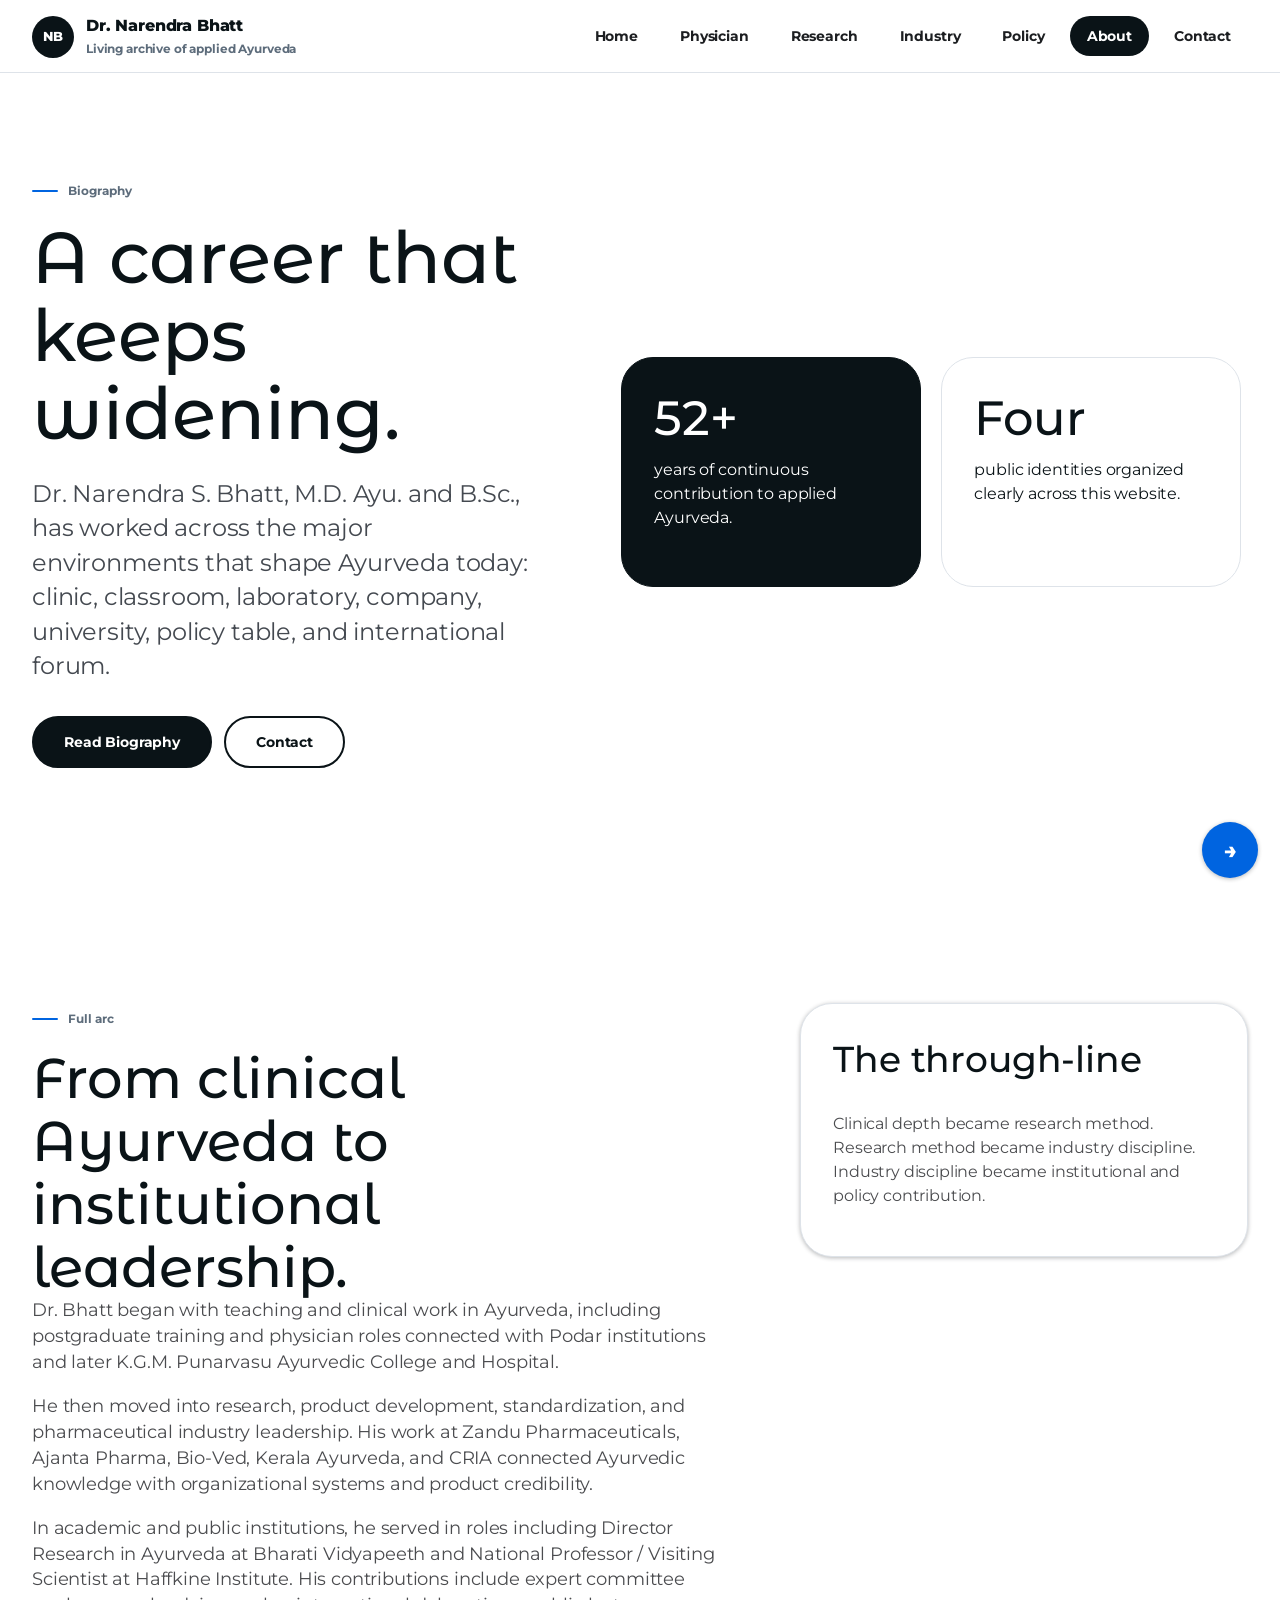
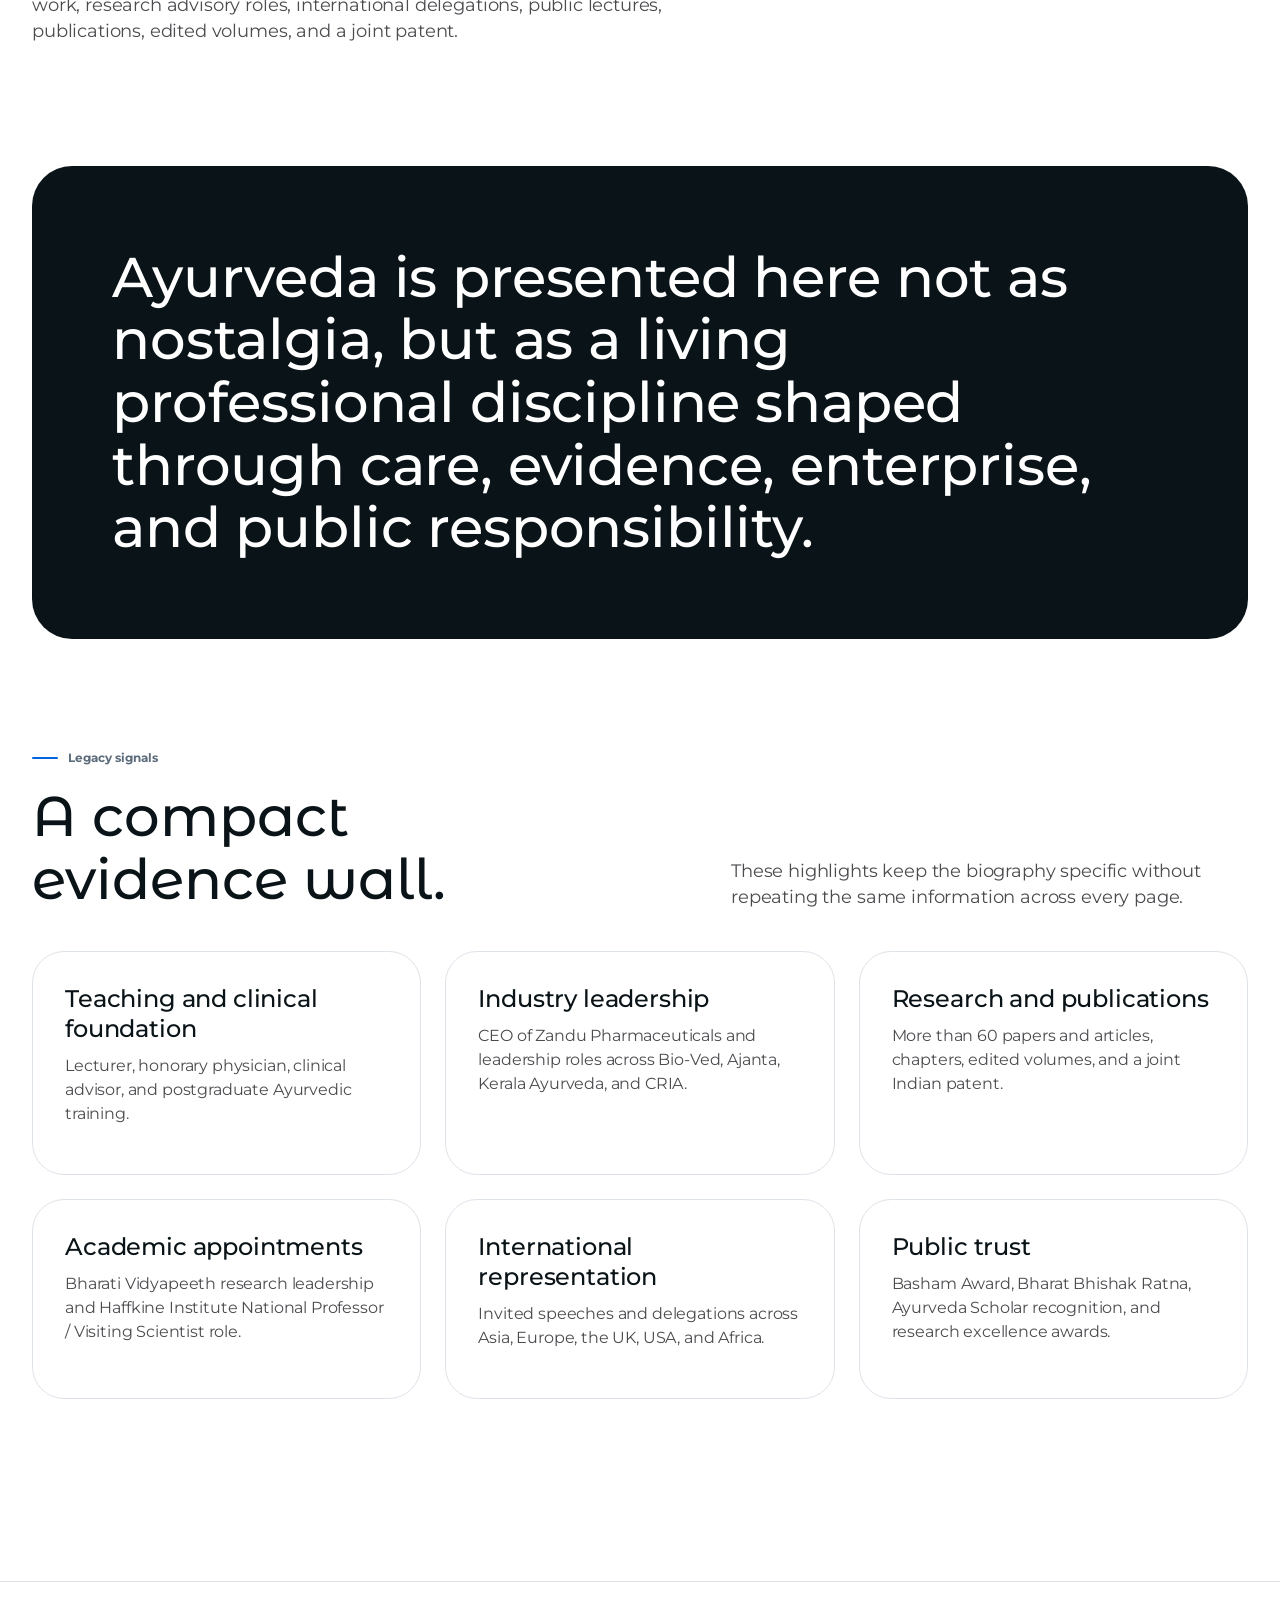
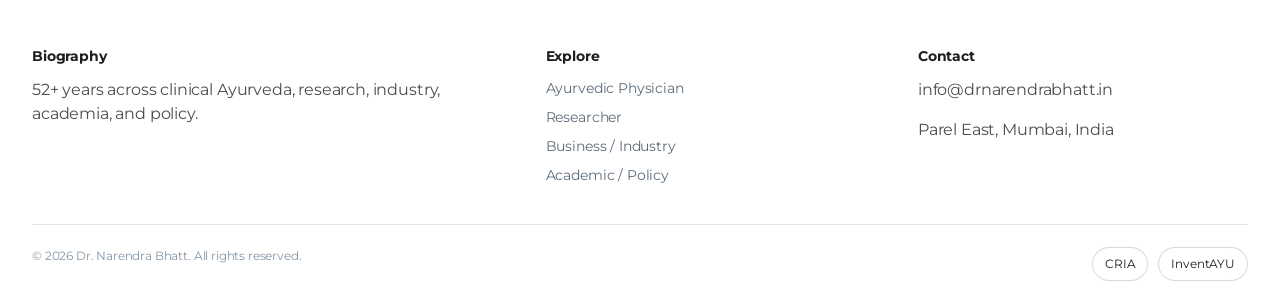
==== commit 3ea7e9d1: "New layout fix" ====
--- a/about.html
+++ b/about.html
@@ -22,12 +22,11 @@
             <p class="lead">Dr. Narendra S. Bhatt, M.D. Ayu. and B.Sc., has worked across the major environments that shape Ayurveda today: clinic, classroom, laboratory, company, university, policy table, and international forum.</p>
             <div class="hero-actions"><a class="button primary" href="#biography">Read Biography</a><a class="button ghost-on-dark" href="contact.html">Contact</a></div>
           </div>
-          <div class="hero-dossier reveal">
+          <div class="hero-dossier reveal no-portrait">
             <div class="dossier-notes">
               <article class="note-card dark-note"><strong>52+</strong><p>years of continuous contribution to applied Ayurveda.</p></article>
               <article class="note-card"><strong>Four</strong><p>public identities organized clearly across this website.</p></article>
             </div>
-            <figure class="portrait-stack"><img src="DrNarendraBhatt.jpg" alt="Dr. Narendra Bhatt portrait" /></figure>
           </div>
         </div>
       </section>
@@ -67,7 +66,7 @@
       </section>
     </main>
     <a class="floating-cta" href="contact.html" aria-label="Contact Dr. Narendra Bhatt">&rarr;</a>
-    <footer class="site-footer"><div class="footer-grid"><div class="footer-col"><h3>Biography</h3><p>52+ years across clinical Ayurveda, research, industry, academia, and policy.</p></div><div class="footer-col"><h3>Explore</h3><ul class="footer-links"><li><a href="clinical.html">Ayurvedic Physician</a></li><li><a href="research-hub.html">Researcher</a></li><li><a href="industry.html">Business / Industry</a></li><li><a href="academic-policy.html">Academic / Policy</a></li></ul></div><div class="footer-col"><h3>Contact</h3><p>info@drnarendrabhatt.in</p><p>Parel East, Mumbai, India</p></div></div><div class="footer-bottom"><span>&copy; 2026 Dr. Narendra Bhatt. All rights reserved.</span><span>CRIA / InventAYU</span></div></footer>
+    <footer class="site-footer"><div class="footer-grid"><div class="footer-col"><h3>Biography</h3><p>52+ years across clinical Ayurveda, research, industry, academia, and policy.</p></div><div class="footer-col"><h3>Explore</h3><ul class="footer-links"><li><a href="clinical.html">Ayurvedic Physician</a></li><li><a href="research-hub.html">Researcher</a></li><li><a href="industry.html">Business / Industry</a></li><li><a href="academic-policy.html">Academic / Policy</a></li></ul></div><div class="footer-col"><h3>Contact</h3><p>info@drnarendrabhatt.in</p><p>Parel East, Mumbai, India</p></div></div><div class="footer-bottom"><span>&copy; 2026 Dr. Narendra Bhatt. All rights reserved.</span><span class="ecosystem-links"><a href="../CRIA/index.html">CRIA</a><a href="../inventayu/index.html">InventAYU</a></span></div></footer>
     <script src="nsb-system.js"></script>
   </body>
 </html>
--- a/nsb-system.css
+++ b/nsb-system.css
@@ -20,7 +20,7 @@
   --radius-feature: 40px;
   --radius-full: 100px;
   --shadow-sticky: rgba(20, 22, 26, 0.3) 0 1px 4px 0;
-  --container: min(1280px, calc(100vw - 64px));
+  --container: min(1380px, calc(100vw - 64px));
   --sans: Montserrat, Inter, "Helvetica Neue", Arial, sans-serif;
   --display: Montserrat, Inter, "Helvetica Neue", Arial, sans-serif;
 }
@@ -568,7 +568,7 @@
   background:
     linear-gradient(rgba(10, 19, 23, 0.56), rgba(10, 19, 23, 0.56)),
     var(--room-image, linear-gradient(135deg, #0a1317, #444950));
-  background-position: center;
+  background-position: var(--room-image-position, center);
   background-size: cover;
   border-radius: var(--radius-feature);
 }
@@ -579,6 +579,10 @@
   grid-template-columns: minmax(0, 0.86fr) minmax(320px, 0.5fr);
   gap: clamp(32px, 6vw, 80px);
   align-items: start;
+}
+
+.room-grid > div:first-child {
+  max-width: 580px;
 }
 
 .feature-room .section-title,
@@ -687,6 +691,7 @@
   width: 100%;
   height: 100%;
   object-fit: cover;
+  object-position: center top;
 }
 
 .photo-run figcaption {
@@ -1069,3 +1074,279 @@
     flex-direction: column;
   }
 }
+
+/* Hero and Background Image Crop Alignments */
+.page-hero.clinical .portrait-stack img {
+  object-position: 65% top;
+}
+.page-hero.research .portrait-stack img {
+  object-position: center 20%;
+}
+.page-hero.industry .portrait-stack img {
+  object-position: center 20%;
+}
+.page-hero.policy .portrait-stack img {
+  object-position: center 20%;
+}
+.archive-hero .portrait-stack img {
+  object-position: center 10%;
+}
+.archive-hero img[src*="DrNarendraBhatt.jpg"] {
+  object-position: center 15%;
+}
+
+/* Homepage Chapters Card Focus Alignments */
+.chapter-link img[src*="N 33.jpg"] {
+  object-position: 65% top;
+}
+.chapter-link img[src*="MMP_7337"] {
+  object-position: center top;
+}
+.chapter-link img[src*="N 28.JPG"] {
+  object-position: center top;
+}
+.chapter-link img[src*="N 31.JPG"] {
+  object-position: center top;
+}
+
+
+/* Attentive visual QA pass: safer portraits, padded overlays, responsive polish */
+.hero-inner {
+  align-items: center;
+}
+.portrait-stack {
+  min-height: clamp(500px, 48vw, 620px);
+  border-radius: clamp(28px, 2.4vw, 36px);
+  isolation: isolate;
+}
+.portrait-stack img {
+  min-height: clamp(500px, 48vw, 620px);
+  object-fit: cover;
+  object-position: center 18%;
+  transform: scale(1.01);
+}
+.archive-hero .portrait-stack img,
+.page-hero.policy .portrait-stack img,
+.page-hero.research .portrait-stack img,
+.page-hero.industry .portrait-stack img {
+  object-position: center 18%;
+}
+.page-hero.clinical .portrait-stack img,
+.chapter-link img[src*="N 33"] {
+  object-position: 42% 24%;
+}
+.archive-hero img[src*="DrNarendraBhatt.jpg"],
+.about .portrait-stack img {
+  object-position: center 22%;
+}
+.chapter-link {
+  border-radius: 28px;
+}
+.chapter-link img {
+  aspect-ratio: 16 / 10;
+  border-radius: 22px;
+  object-position: center 22%;
+}
+.chapter-link img[src*="MMP_7337"] {
+  object-position: 48% 18%;
+}
+.chapter-link img[src*="N 31"] {
+  object-position: 50% 20%;
+}
+.feature-room.section {
+  padding: clamp(54px, 7vw, 88px);
+  min-height: clamp(520px, 46vw, 640px);
+  display: grid;
+  align-items: center;
+}
+.feature-room .section-title,
+.feature-room .section-lede,
+.feature-room .section-kicker {
+  text-shadow: 0 2px 16px rgba(0,0,0,.28);
+}
+.feature-room .section-lede {
+  max-width: 640px;
+}
+.room-panel {
+  max-width: 460px;
+  justify-self: end;
+  background: rgba(10, 19, 23, .42);
+  border: 1px solid rgba(255,255,255,.20);
+}
+.photo-run figure {
+  border-radius: 30px;
+}
+.photo-run img {
+  object-position: center 18%;
+}
+.photo-run img[src*="N%2021"],
+.photo-run img[src*="N 21"],
+.photo-run img[src*="N%2026"],
+.photo-run img[src*="N 26"] {
+  object-position: center 16%;
+}
+@media (max-width: 980px) {
+  .hero-inner {
+    gap: 32px;
+  }
+  .hero-dossier {
+    grid-template-columns: 1fr;
+  }
+  .portrait-stack,
+  .portrait-stack img {
+    min-height: 460px;
+  }
+  .feature-room.section {
+    padding: 40px;
+  }
+  .room-panel {
+    justify-self: stretch;
+    max-width: none;
+  }
+}
+@media (max-width: 680px) {
+  .portrait-stack,
+  .portrait-stack img,
+  .photo-run figure,
+  .photo-run figure:first-child {
+    min-height: 330px;
+  }
+  .feature-room.section {
+    padding: 28px 22px;
+    min-height: auto;
+  }
+  .room-grid {
+    gap: 24px;
+  }
+  .chapter-link img {
+    aspect-ratio: 5 / 3;
+  }
+}
+/* Client QA refinement: remove portrait date chips, clean feature panels, preserve faces */
+.portrait-stack::after {
+  content: none !important;
+  display: none !important;
+}
+
+.feature-room.section {
+  margin-top: clamp(56px, 7vw, 104px);
+  margin-bottom: clamp(56px, 7vw, 104px);
+  color: var(--ink-deep);
+  background:
+    radial-gradient(circle at 14% 18%, rgba(17, 120, 183, .10), transparent 34%),
+    radial-gradient(circle at 88% 16%, rgba(247, 183, 49, .12), transparent 30%),
+    linear-gradient(135deg, rgba(255,255,255,.98), rgba(244,248,247,.96));
+  border: 1px solid rgba(9, 22, 27, .10);
+  box-shadow: 0 22px 70px rgba(9, 22, 27, .10);
+}
+
+.feature-room.section::before,
+.feature-room.section::after {
+  display: none;
+}
+
+.feature-room .section-title,
+.feature-room .section-kicker,
+.feature-room .section-lede,
+.feature-room p {
+  color: var(--ink-deep);
+  text-shadow: none;
+}
+
+.feature-room .section-lede {
+  color: var(--muted);
+}
+
+.feature-room .section-kicker::before {
+  background: var(--accent-blue);
+}
+
+.room-panel {
+  background: rgba(255,255,255,.78);
+  border: 1px solid rgba(9,22,27,.12);
+  box-shadow: 0 16px 44px rgba(9, 22, 27, .10);
+  color: var(--ink-deep);
+}
+
+.room-panel h3,
+.room-panel li {
+  color: var(--ink-deep);
+}
+
+.room-panel li {
+  border-color: rgba(9,22,27,.30);
+}
+
+.page-hero.clinical .portrait-stack,
+.archive-hero .portrait-stack:has(img[src*="DrNarendraBhatt.jpg"]) {
+  background: linear-gradient(145deg, #f9fbfa, #eaf0ef);
+}
+
+.page-hero.clinical .portrait-stack img,
+.archive-hero .portrait-stack img[src*="DrNarendraBhatt.jpg"] {
+  object-fit: contain;
+  object-position: center center;
+  transform: none;
+  padding: clamp(10px, 1.4vw, 18px);
+}
+
+@media (max-width: 680px) {
+  .feature-room.section {
+    margin-top: 42px;
+    margin-bottom: 42px;
+  }
+
+  .page-hero.clinical .portrait-stack img,
+  .archive-hero .portrait-stack img[src*="DrNarendraBhatt.jpg"] {
+    padding: 8px;
+  }
+}
+
+/* Client QA refinement: remove broken hero portrait-card layout on text-led pages */
+.hero-dossier.no-portrait {
+  grid-template-columns: 1fr;
+  max-width: 620px;
+  justify-self: start;
+}
+
+.hero-dossier.no-portrait .dossier-notes {
+  display: grid;
+  grid-template-columns: repeat(2, minmax(0, 1fr));
+  gap: 20px;
+}
+
+.hero-dossier.no-portrait .note-card {
+  min-height: 230px;
+}
+
+@media (max-width: 720px) {
+  .hero-dossier.no-portrait .dossier-notes {
+    grid-template-columns: 1fr;
+  }
+
+  .hero-dossier.no-portrait .note-card {
+    min-height: auto;
+  }
+}
+
+/* Ecosystem links across Dr. Bhatt platforms */
+.ecosystem-links {
+  display: inline-flex;
+  flex-wrap: wrap;
+  gap: 10px;
+  align-items: center;
+}
+
+.ecosystem-links a {
+  color: var(--ink);
+  text-decoration: none;
+  border: 1px solid rgba(9,22,27,.16);
+  border-radius: 999px;
+  padding: 7px 12px;
+  background: rgba(255,255,255,.72);
+}
+
+.ecosystem-links a:hover {
+  color: var(--primary);
+  border-color: rgba(0, 102, 255, .28);
+}
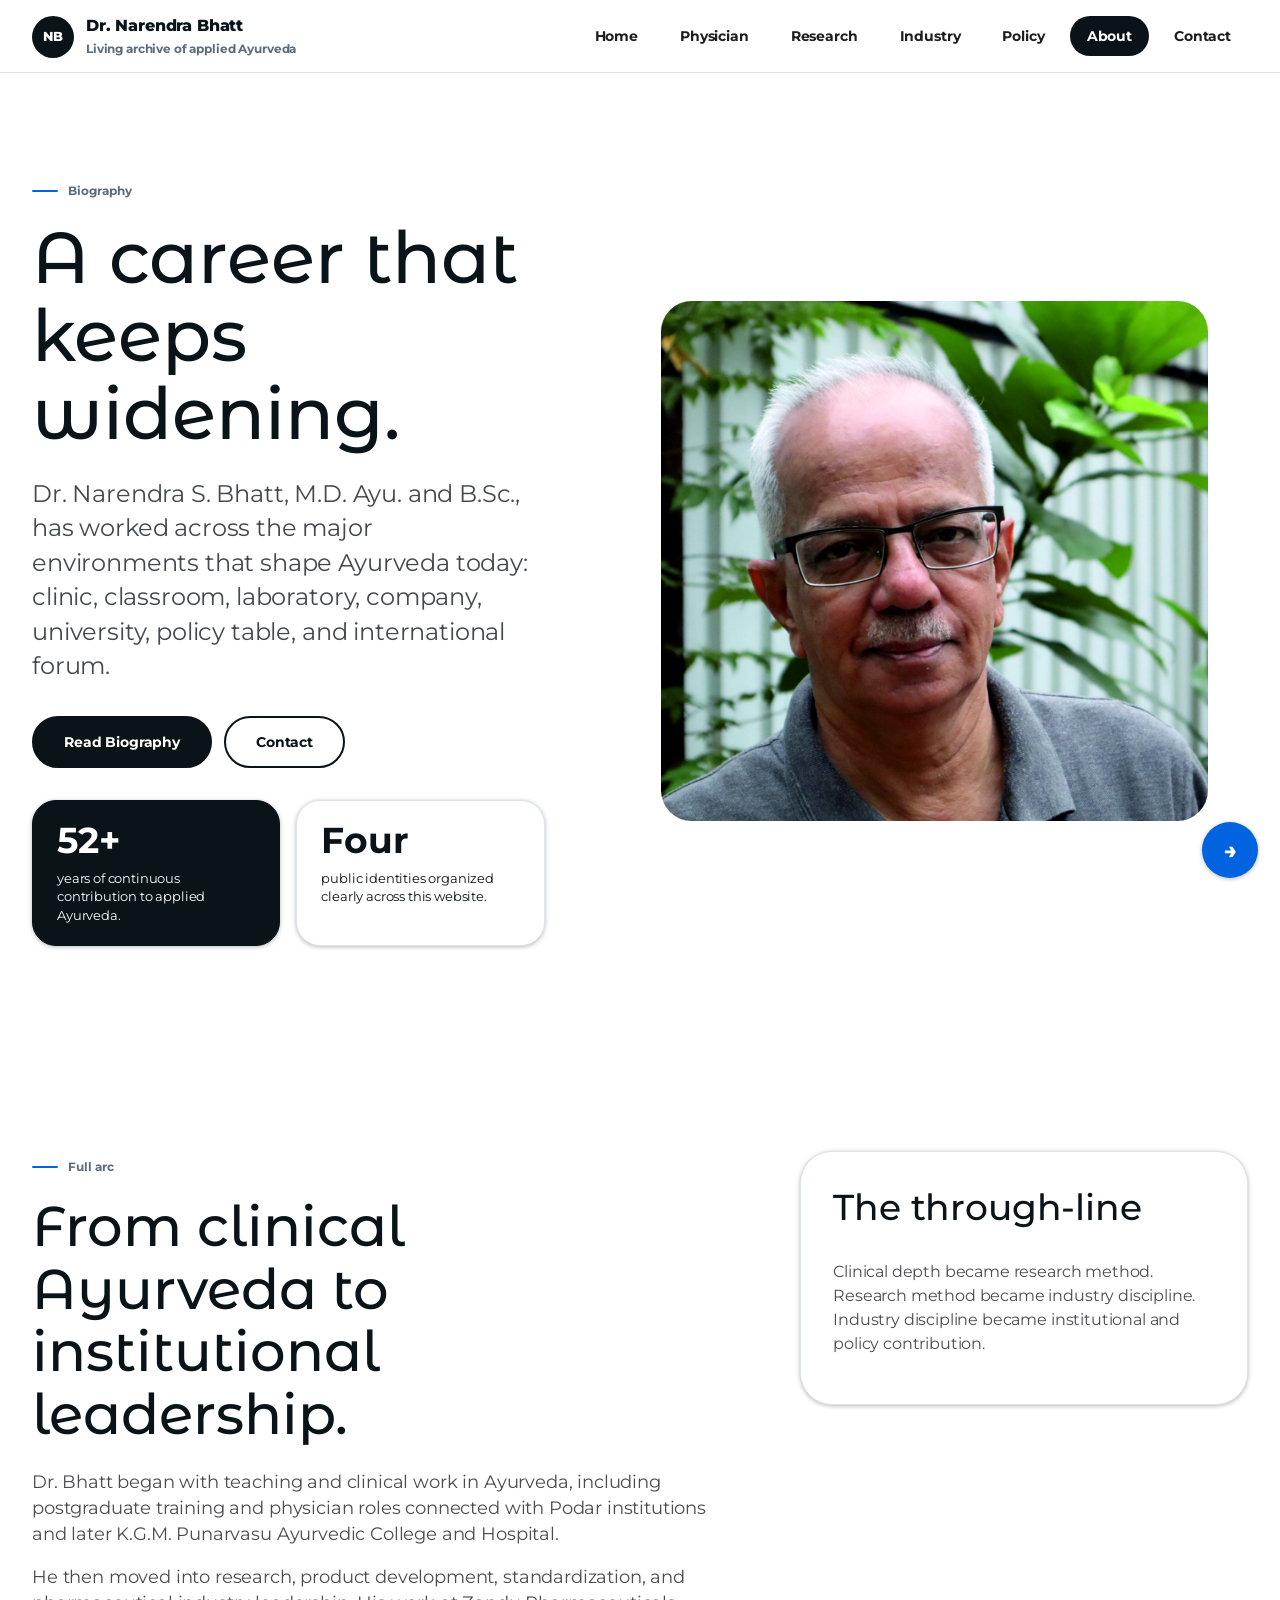
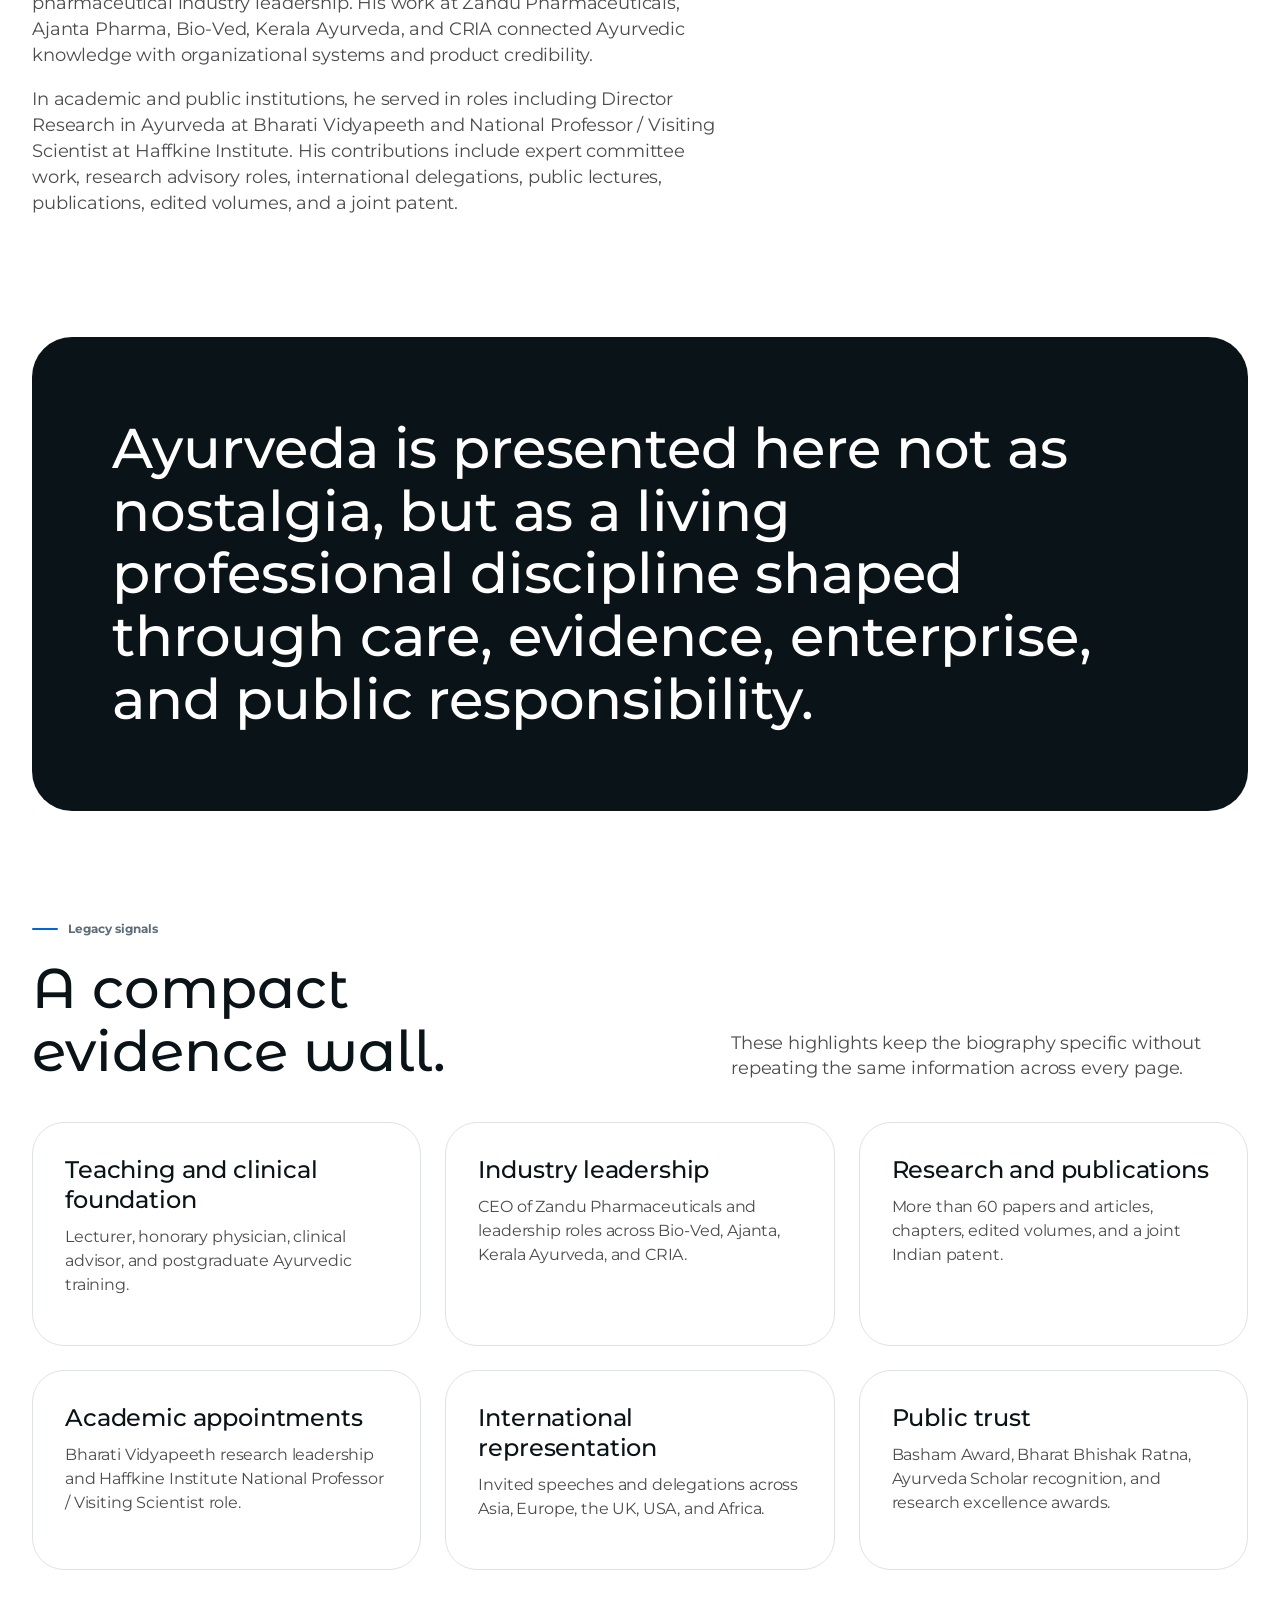
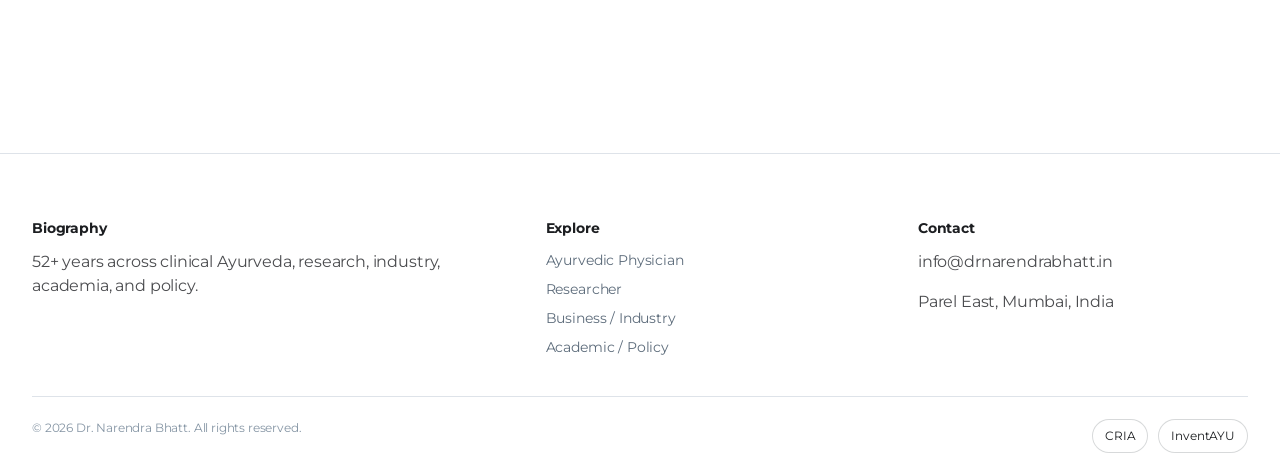
==== commit 06b82f0e: "Images and timeline fix" ====
--- a/about.html
+++ b/about.html
@@ -21,12 +21,15 @@
             <h1 class="page-title">A career that keeps widening.</h1>
             <p class="lead">Dr. Narendra S. Bhatt, M.D. Ayu. and B.Sc., has worked across the major environments that shape Ayurveda today: clinic, classroom, laboratory, company, university, policy table, and international forum.</p>
             <div class="hero-actions"><a class="button primary" href="#biography">Read Biography</a><a class="button ghost-on-dark" href="contact.html">Contact</a></div>
-          </div>
-          <div class="hero-dossier reveal no-portrait">
-            <div class="dossier-notes">
+            <div class="hero-chips">
               <article class="note-card dark-note"><strong>52+</strong><p>years of continuous contribution to applied Ayurveda.</p></article>
               <article class="note-card"><strong>Four</strong><p>public identities organized clearly across this website.</p></article>
             </div>
+          </div>
+          <div class="hero-dossier reveal">
+            <figure class="portrait-stack">
+              <img src="DrNarendraBhatt.jpg" alt="Dr. Narendra Bhatt portrait" />
+            </figure>
           </div>
         </div>
       </section>
@@ -35,7 +38,7 @@
         <div class="section-inner two-column">
           <article class="bio-copy reveal">
             <span class="section-kicker">Full arc</span>
-            <h2 class="section-title">From clinical Ayurveda to institutional leadership.</h2>
+            <h2 class="section-title">From clinical Ayurveda to institutional leadership.</h2> <br>
             <p>Dr. Bhatt began with teaching and clinical work in Ayurveda, including postgraduate training and physician roles connected with Podar institutions and later K.G.M. Punarvasu Ayurvedic College and Hospital.</p>
             <p>He then moved into research, product development, standardization, and pharmaceutical industry leadership. His work at Zandu Pharmaceuticals, Ajanta Pharma, Bio-Ved, Kerala Ayurveda, and CRIA connected Ayurvedic knowledge with organizational systems and product credibility.</p>
             <p>In academic and public institutions, he served in roles including Director Research in Ayurveda at Bharati Vidyapeeth and National Professor / Visiting Scientist at Haffkine Institute. His contributions include expert committee work, research advisory roles, international delegations, public lectures, publications, edited volumes, and a joint patent.</p>
--- a/nsb-system.css
+++ b/nsb-system.css
@@ -334,14 +334,57 @@
 
 .hero-dossier {
   display: grid;
-  grid-template-columns: 0.72fr 1fr;
+  grid-template-columns: 1fr;
   gap: 24px;
   align-items: stretch;
 }
 
+.hero-chips {
+  display: grid;
+  grid-template-columns: repeat(2, 1fr);
+  gap: 16px;
+  margin-top: 32px;
+}
+
+@media (max-width: 720px) {
+  .hero-chips {
+    grid-template-columns: 1fr;
+  }
+}
+
+.hero-chips .note-card {
+  padding: 20px 24px;
+  border-radius: var(--radius-xxl);
+  box-shadow: var(--shadow-sticky);
+  border: 1px solid var(--hairline-soft);
+  background: var(--canvas);
+}
+
+.hero-chips .note-card.dark-note {
+  color: var(--canvas);
+  background: var(--ink-deep);
+  border-color: var(--ink-deep);
+}
+
+.hero-chips .note-card strong {
+  display: block;
+  margin-bottom: 8px;
+  font-size: clamp(24px, 3.5vw, 36px);
+  font-weight: 700;
+  line-height: 1.1;
+  color: inherit;
+}
+
+.hero-chips .note-card p {
+  margin: 0;
+  font-size: 13px;
+  line-height: 1.45;
+  color: inherit;
+}
+
 .portrait-stack {
   position: relative;
-  min-height: 610px;
+  height: 500px;
   overflow: hidden;
   border-radius: var(--radius-xxxl);
   background: var(--surface-soft);
@@ -350,7 +393,6 @@
 .portrait-stack img {
   width: 100%;
   height: 100%;
-  min-height: 610px;
   object-fit: cover;
   filter: saturate(1.02) contrast(1.01);
 }
@@ -1115,21 +1157,23 @@
   align-items: center;
 }
 .portrait-stack {
-  min-height: clamp(500px, 48vw, 620px);
+  height: clamp(450px, 42vw, 520px);
+  min-height: 0;
   border-radius: clamp(28px, 2.4vw, 36px);
   isolation: isolate;
 }
 .portrait-stack img {
-  min-height: clamp(500px, 48vw, 620px);
+  height: 100%;
+  min-height: 0;
   object-fit: cover;
-  object-position: center 18%;
+  object-position: center 10%;
   transform: scale(1.01);
 }
 .archive-hero .portrait-stack img,
 .page-hero.policy .portrait-stack img,
 .page-hero.research .portrait-stack img,
 .page-hero.industry .portrait-stack img {
-  object-position: center 18%;
+  object-position: center 10%;
 }
 .page-hero.clinical .portrait-stack img,
 .chapter-link img[src*="N 33"] {
@@ -1137,7 +1181,7 @@
 }
 .archive-hero img[src*="DrNarendraBhatt.jpg"],
 .about .portrait-stack img {
-  object-position: center 22%;
+  object-position: center 14%;
 }
 .chapter-link {
   border-radius: 28px;
@@ -1194,7 +1238,8 @@
   }
   .portrait-stack,
   .portrait-stack img {
-    min-height: 460px;
+    height: 440px;
+    min-height: 0;
   }
   .feature-room.section {
     padding: 40px;
@@ -1206,7 +1251,10 @@
 }
 @media (max-width: 680px) {
   .portrait-stack,
-  .portrait-stack img,
+  .portrait-stack img {
+    height: 340px;
+    min-height: 0;
+  }
   .photo-run figure,
   .photo-run figure:first-child {
     min-height: 330px;
@@ -1277,28 +1325,10 @@
   border-color: rgba(9,22,27,.30);
 }
 
-.page-hero.clinical .portrait-stack,
-.archive-hero .portrait-stack:has(img[src*="DrNarendraBhatt.jpg"]) {
-  background: linear-gradient(145deg, #f9fbfa, #eaf0ef);
-}
-
-.page-hero.clinical .portrait-stack img,
-.archive-hero .portrait-stack img[src*="DrNarendraBhatt.jpg"] {
-  object-fit: contain;
-  object-position: center center;
-  transform: none;
-  padding: clamp(10px, 1.4vw, 18px);
-}
-
 @media (max-width: 680px) {
   .feature-room.section {
     margin-top: 42px;
     margin-bottom: 42px;
-  }
-
-  .page-hero.clinical .portrait-stack img,
-  .archive-hero .portrait-stack img[src*="DrNarendraBhatt.jpg"] {
-    padding: 8px;
   }
 }
 
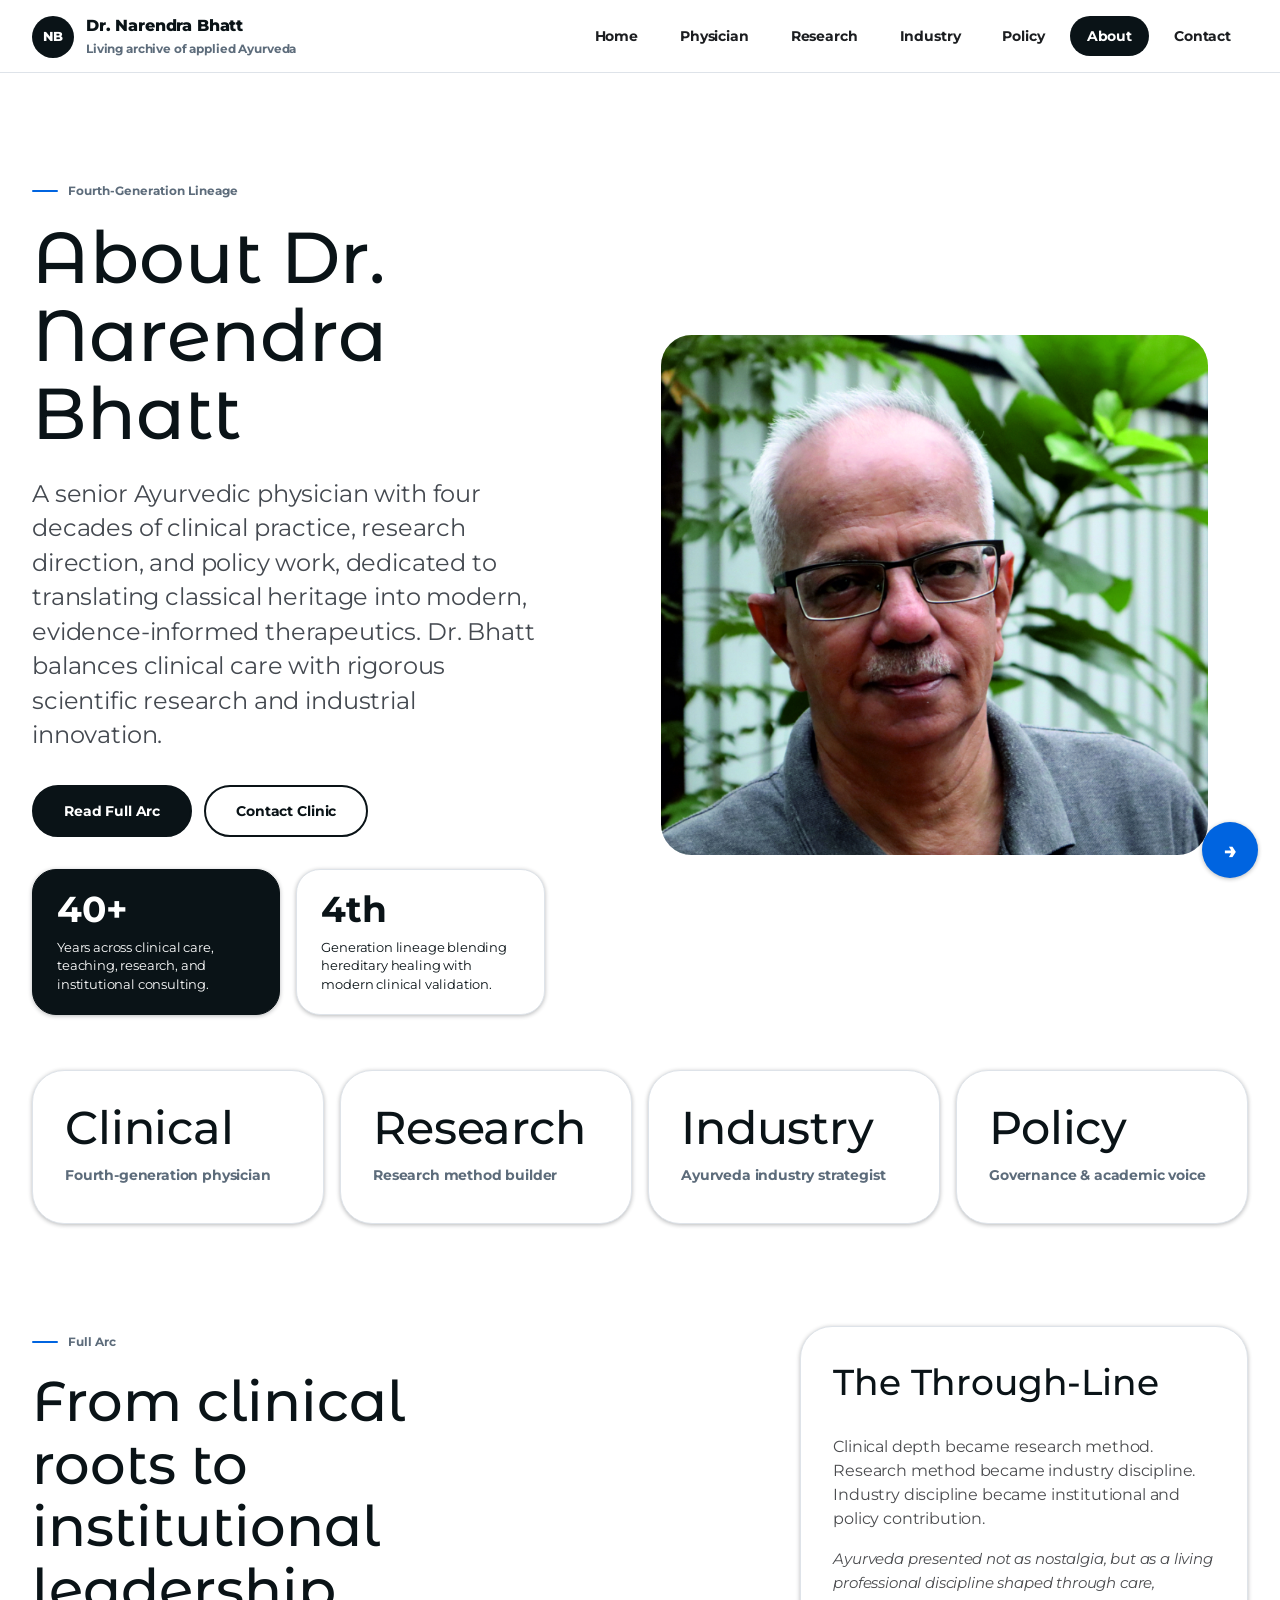
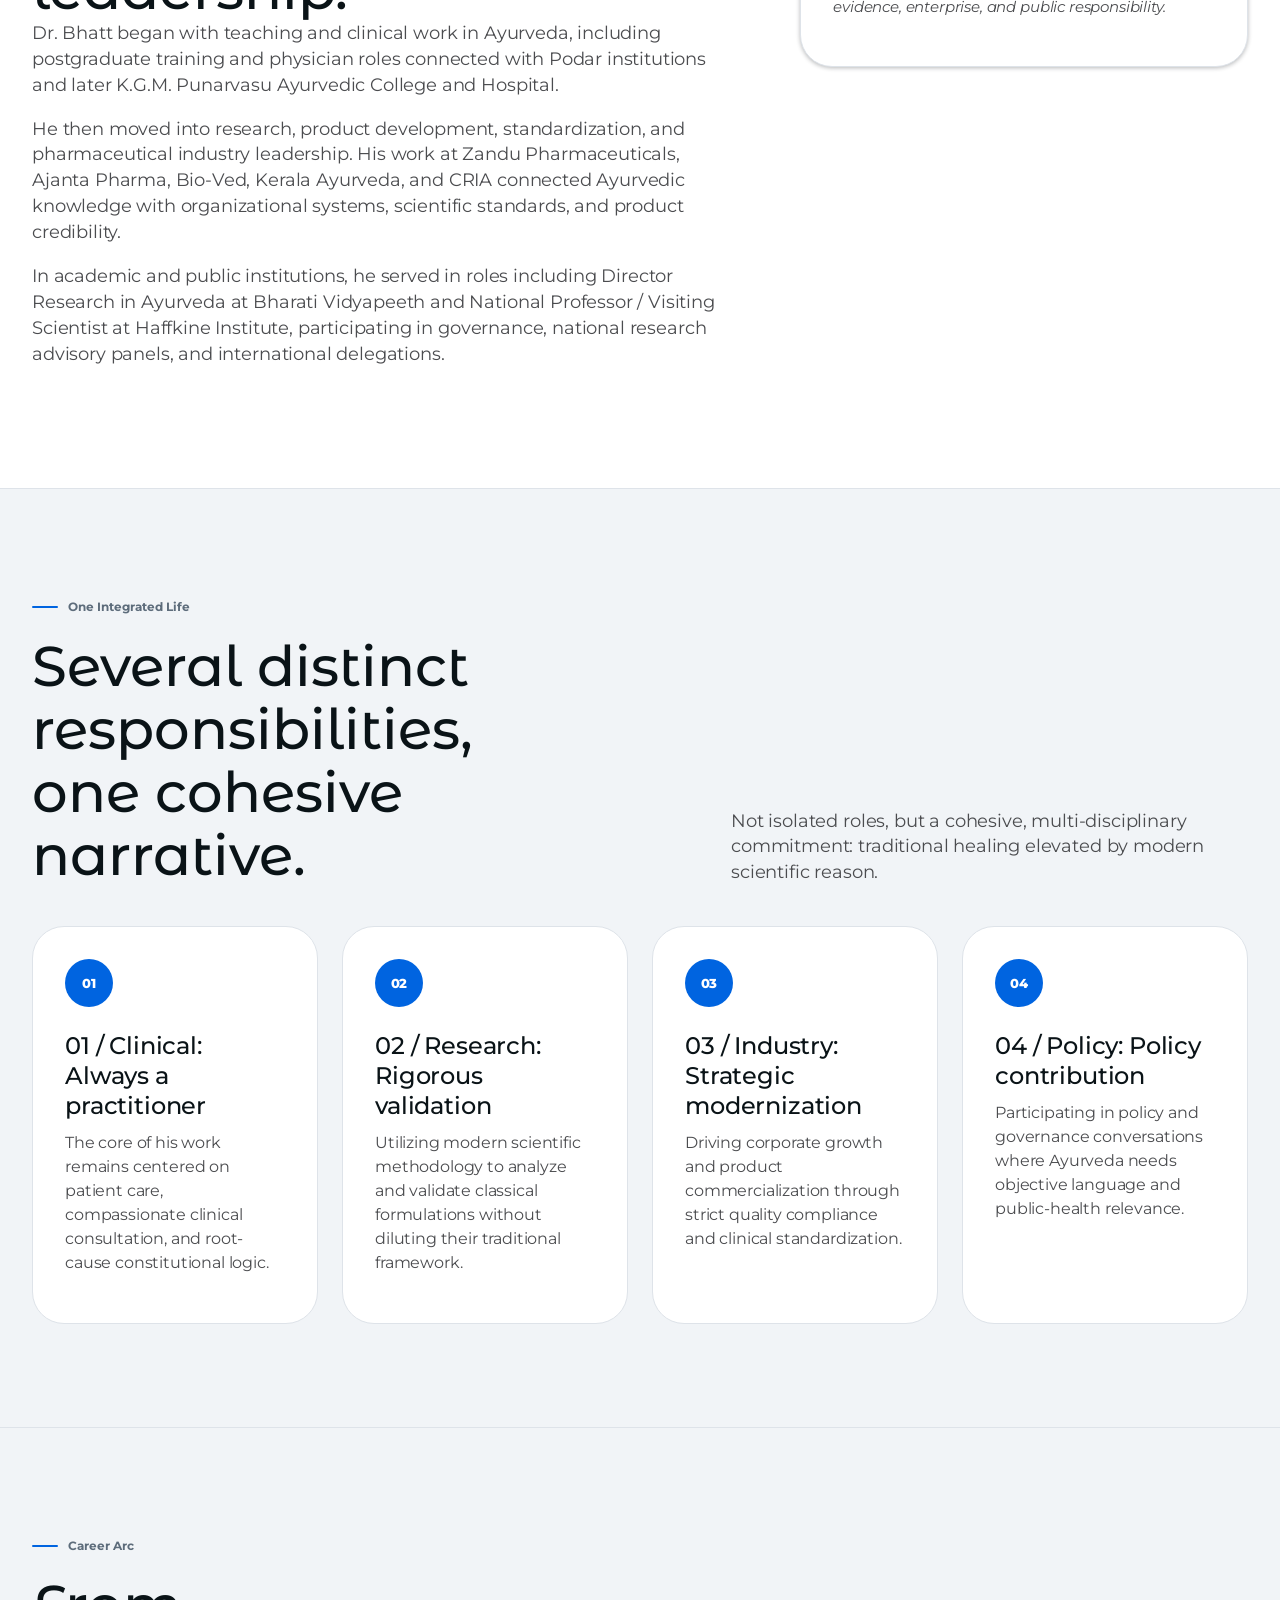
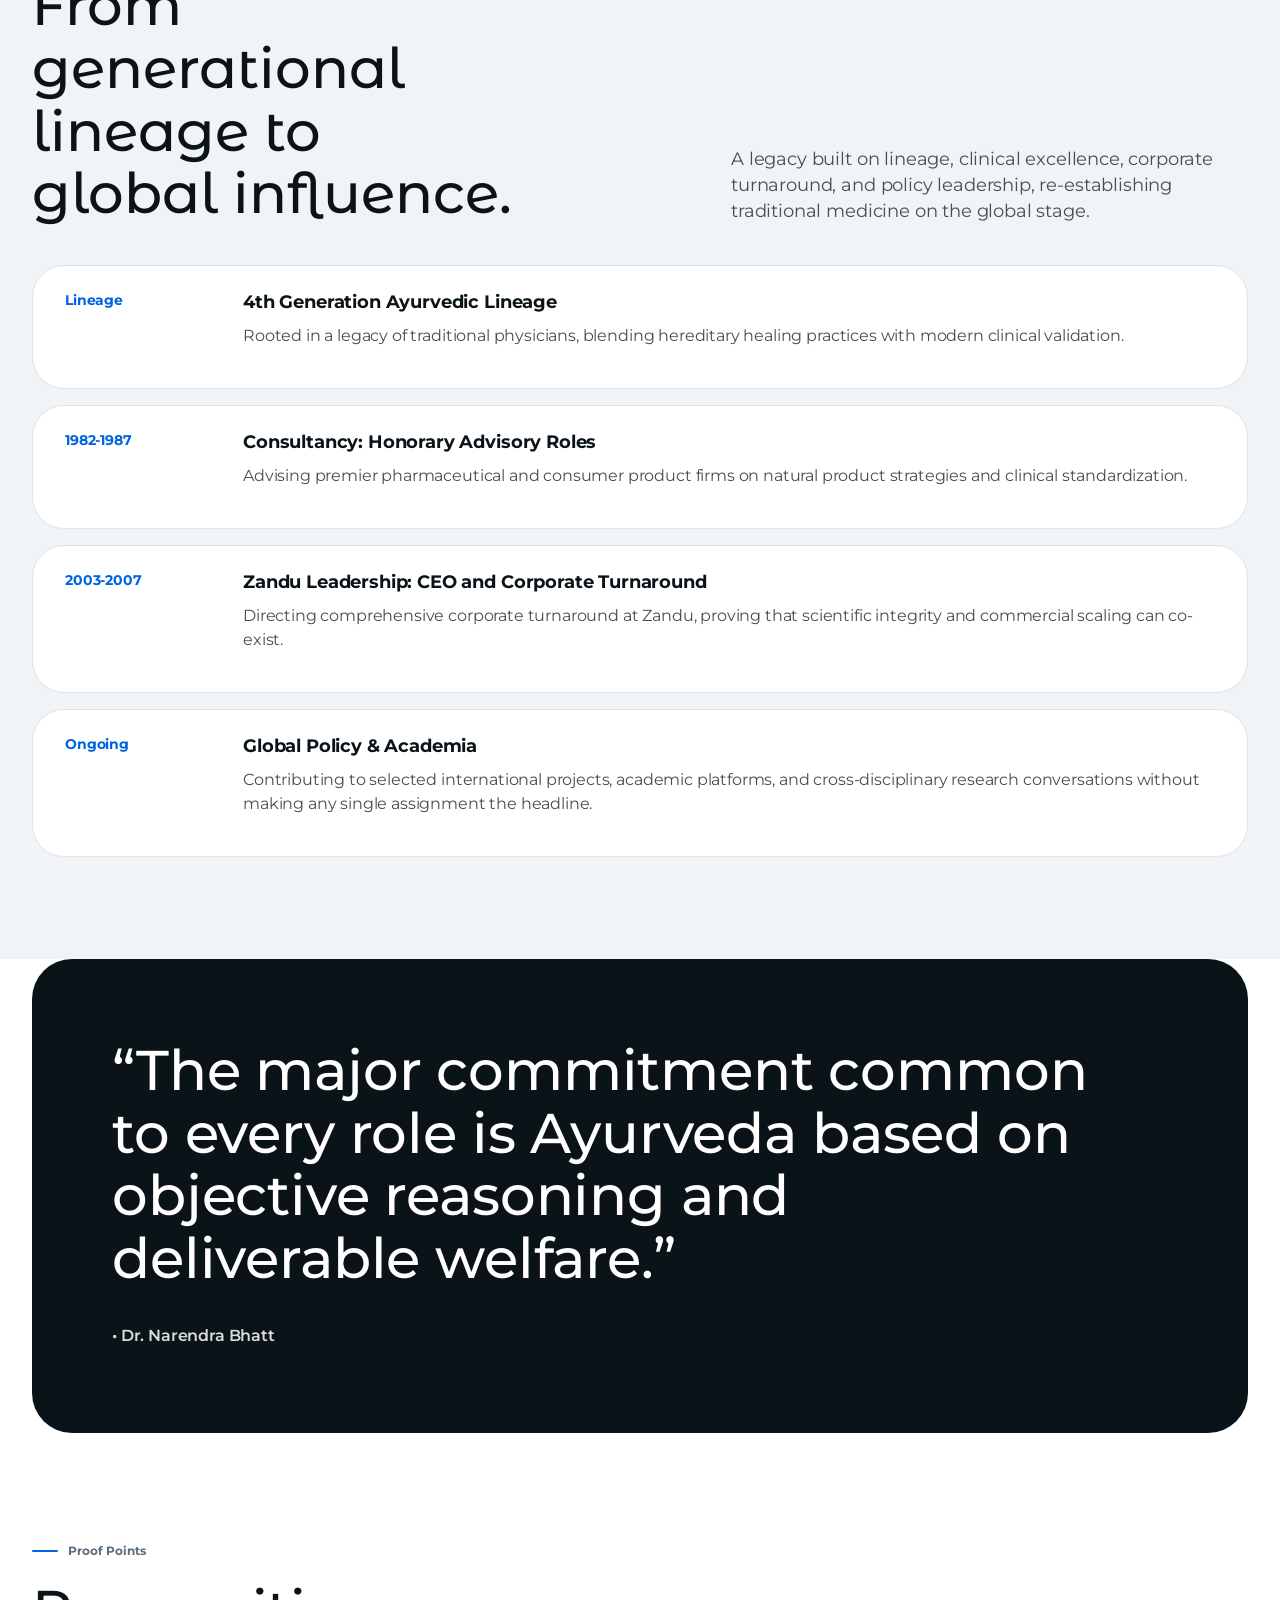
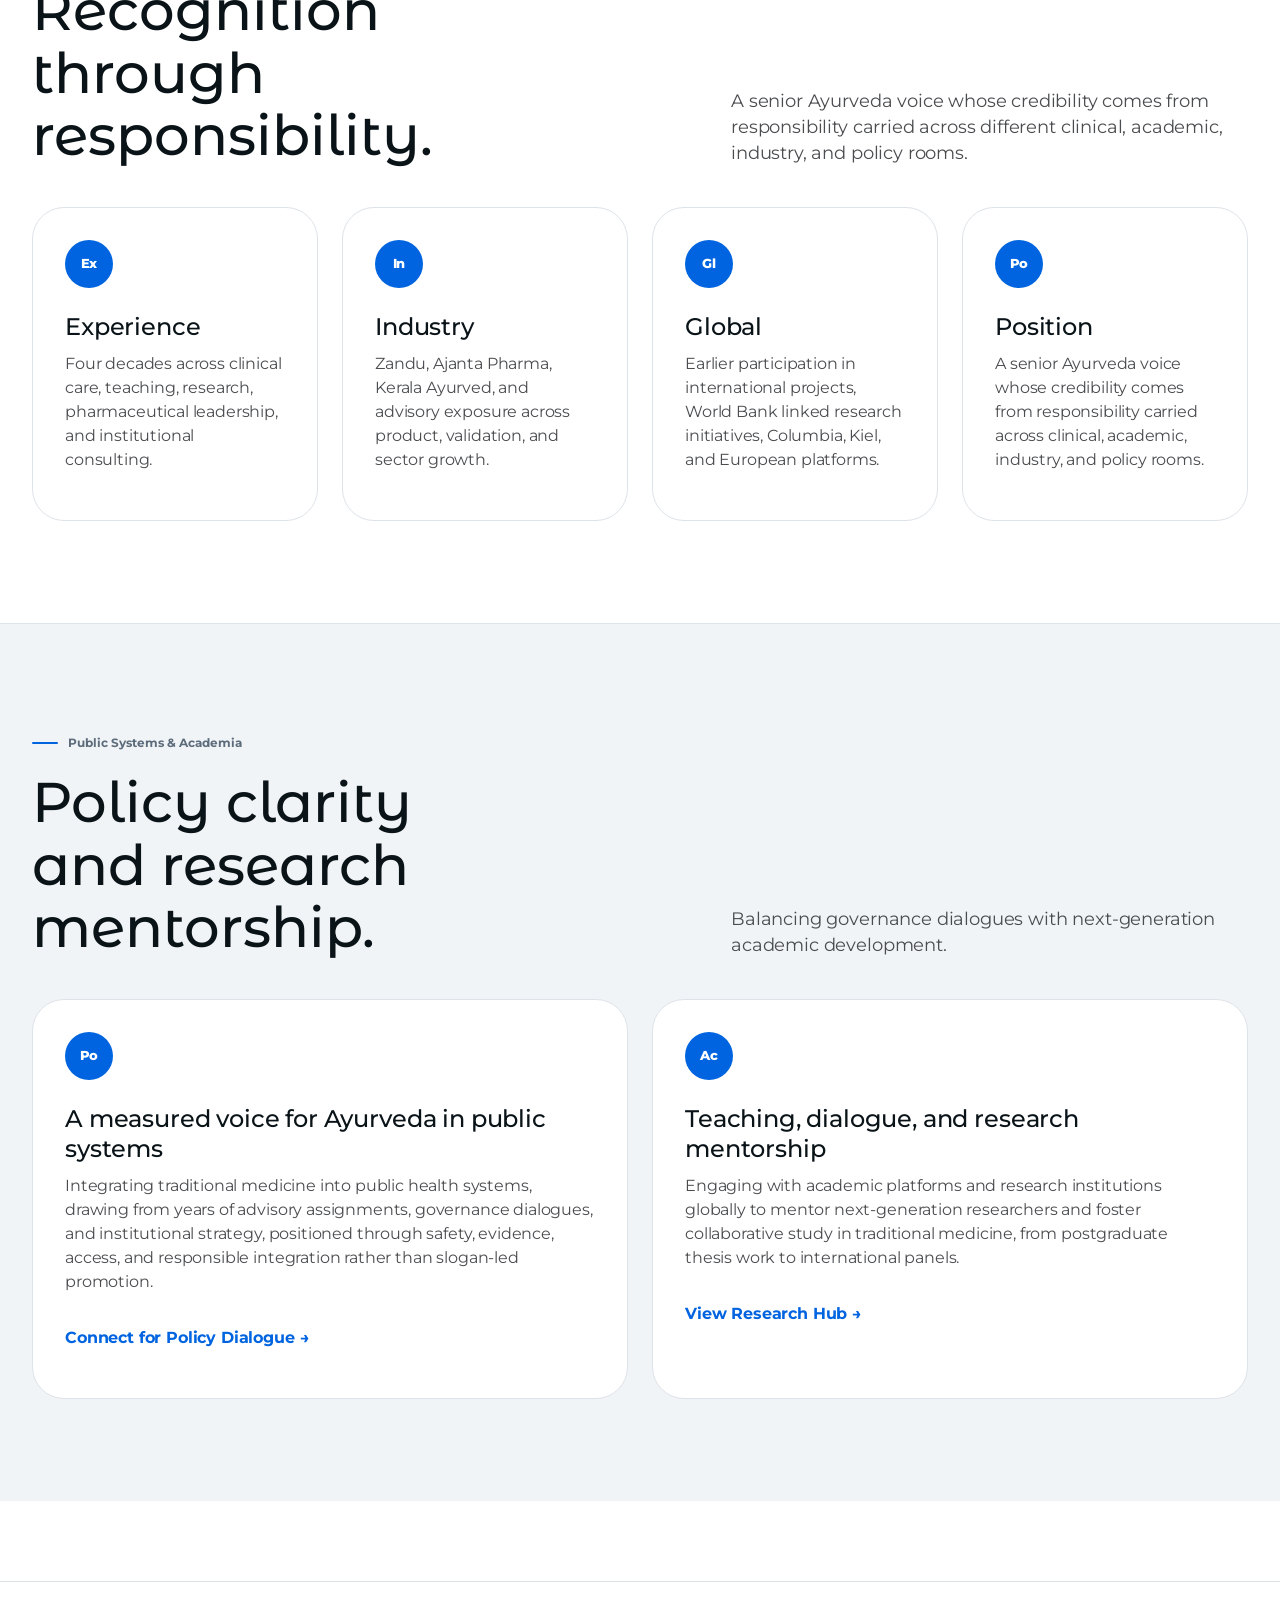
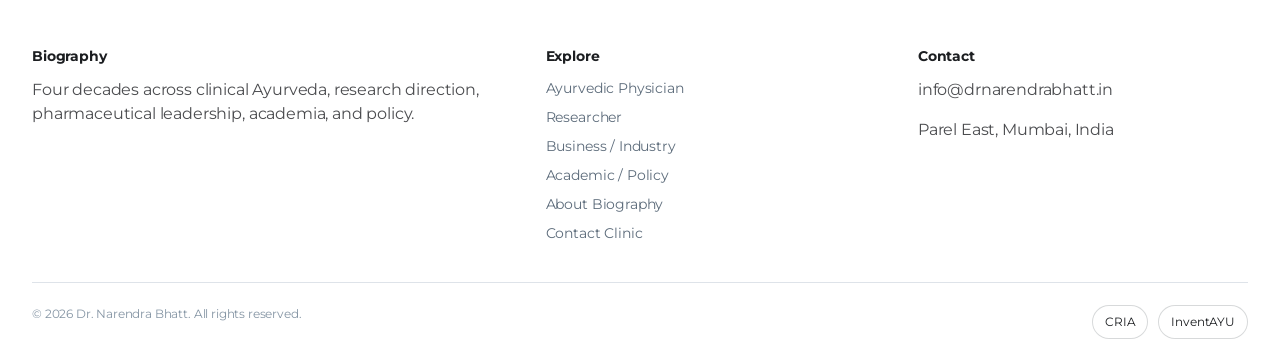
==== commit 95e5906d: "Content SWAP" ====
--- a/about.html
+++ b/about.html
@@ -1,75 +1,207 @@
 <!doctype html>
 <html lang="en">
-  <head>
-    <meta charset="UTF-8" />
-    <meta name="viewport" content="width=device-width, initial-scale=1.0" />
-    <title>Biography | Dr. Narendra Bhatt</title>
-    <meta name="description" content="Biography of Dr. Narendra Bhatt across 52+ years of clinical Ayurveda, research, industry leadership, academia, and policy." />
-    <link rel="preconnect" href="https://fonts.googleapis.com" />
-    <link rel="preconnect" href="https://fonts.gstatic.com" crossorigin />
-    <link href="https://fonts.googleapis.com/css2?family=Inter:wght@400;500;600;700;800;900&family=Montserrat:wght@400;500;600;700;800;900&display=swap" rel="stylesheet" />
-    <link rel="icon" href="favicon.svg" type="image/svg+xml" />
-    <link rel="stylesheet" href="nsb-system.css" />
-  </head>
-  <body>
-    <header class="site-header"><nav class="nav-container" aria-label="Primary navigation"><a class="logo" href="index.html">Dr. Narendra Bhatt <span>Living archive of applied Ayurveda</span></a><button class="mobile-menu-btn" id="mobileMenuBtn" type="button" aria-label="Open navigation" aria-expanded="false"><span class="hamburger-line"></span><span class="hamburger-line"></span><span class="hamburger-line"></span></button><ul class="nav-links" id="navLinks"><li><a href="index.html">Home</a></li><li><a href="clinical.html">Physician</a></li><li><a href="research-hub.html">Research</a></li><li><a href="industry.html">Industry</a></li><li><a href="academic-policy.html">Policy</a></li><li><a class="active" href="about.html">About</a></li><li><a href="contact.html">Contact</a></li></ul></nav></header>
-    <main>
-      <section class="archive-hero">
-        <div class="hero-inner">
-          <div class="reveal">
-            <span class="eyebrow">Biography</span>
-            <h1 class="page-title">A career that keeps widening.</h1>
-            <p class="lead">Dr. Narendra S. Bhatt, M.D. Ayu. and B.Sc., has worked across the major environments that shape Ayurveda today: clinic, classroom, laboratory, company, university, policy table, and international forum.</p>
-            <div class="hero-actions"><a class="button primary" href="#biography">Read Biography</a><a class="button ghost-on-dark" href="contact.html">Contact</a></div>
-            <div class="hero-chips">
-              <article class="note-card dark-note"><strong>52+</strong><p>years of continuous contribution to applied Ayurveda.</p></article>
-              <article class="note-card"><strong>Four</strong><p>public identities organized clearly across this website.</p></article>
-            </div>
-          </div>
-          <div class="hero-dossier reveal">
-            <figure class="portrait-stack">
-              <img src="DrNarendraBhatt.jpg" alt="Dr. Narendra Bhatt portrait" />
-            </figure>
-          </div>
-        </div>
-      </section>
-
-      <section class="section" id="biography">
-        <div class="section-inner two-column">
-          <article class="bio-copy reveal">
-            <span class="section-kicker">Full arc</span>
-            <h2 class="section-title">From clinical Ayurveda to institutional leadership.</h2> <br>
-            <p>Dr. Bhatt began with teaching and clinical work in Ayurveda, including postgraduate training and physician roles connected with Podar institutions and later K.G.M. Punarvasu Ayurvedic College and Hospital.</p>
-            <p>He then moved into research, product development, standardization, and pharmaceutical industry leadership. His work at Zandu Pharmaceuticals, Ajanta Pharma, Bio-Ved, Kerala Ayurveda, and CRIA connected Ayurvedic knowledge with organizational systems and product credibility.</p>
-            <p>In academic and public institutions, he served in roles including Director Research in Ayurveda at Bharati Vidyapeeth and National Professor / Visiting Scientist at Haffkine Institute. His contributions include expert committee work, research advisory roles, international delegations, public lectures, publications, edited volumes, and a joint patent.</p>
-          </article>
-          <aside class="sticky-note reveal">
-            <h2>The through-line</h2>
-            <p>Clinical depth became research method. Research method became industry discipline. Industry discipline became institutional and policy contribution.</p>
-          </aside>
-        </div>
-      </section>
-
-      <section class="quote-panel reveal">
-        <blockquote>Ayurveda is presented here not as nostalgia, but as a living professional discipline shaped through care, evidence, enterprise, and public responsibility.</blockquote>
-      </section>
-
-      <section class="section">
-        <div class="section-inner">
-          <div class="split-heading reveal"><div><span class="section-kicker">Legacy signals</span><h2 class="section-title">A compact evidence wall.</h2></div><p class="section-lede">These highlights keep the biography specific without repeating the same information across every page.</p></div>
-          <div class="evidence-grid">
-            <article class="evidence-card reveal"><h3>Teaching and clinical foundation</h3><p>Lecturer, honorary physician, clinical advisor, and postgraduate Ayurvedic training.</p></article>
-            <article class="evidence-card reveal"><h3>Industry leadership</h3><p>CEO of Zandu Pharmaceuticals and leadership roles across Bio-Ved, Ajanta, Kerala Ayurveda, and CRIA.</p></article>
-            <article class="evidence-card reveal"><h3>Research and publications</h3><p>More than 60 papers and articles, chapters, edited volumes, and a joint Indian patent.</p></article>
-            <article class="evidence-card reveal"><h3>Academic appointments</h3><p>Bharati Vidyapeeth research leadership and Haffkine Institute National Professor / Visiting Scientist role.</p></article>
-            <article class="evidence-card reveal"><h3>International representation</h3><p>Invited speeches and delegations across Asia, Europe, the UK, USA, and Africa.</p></article>
-            <article class="evidence-card reveal"><h3>Public trust</h3><p>Basham Award, Bharat Bhishak Ratna, Ayurveda Scholar recognition, and research excellence awards.</p></article>
-          </div>
-        </div>
-      </section>
-    </main>
-    <a class="floating-cta" href="contact.html" aria-label="Contact Dr. Narendra Bhatt">&rarr;</a>
-    <footer class="site-footer"><div class="footer-grid"><div class="footer-col"><h3>Biography</h3><p>52+ years across clinical Ayurveda, research, industry, academia, and policy.</p></div><div class="footer-col"><h3>Explore</h3><ul class="footer-links"><li><a href="clinical.html">Ayurvedic Physician</a></li><li><a href="research-hub.html">Researcher</a></li><li><a href="industry.html">Business / Industry</a></li><li><a href="academic-policy.html">Academic / Policy</a></li></ul></div><div class="footer-col"><h3>Contact</h3><p>info@drnarendrabhatt.in</p><p>Parel East, Mumbai, India</p></div></div><div class="footer-bottom"><span>&copy; 2026 Dr. Narendra Bhatt. All rights reserved.</span><span class="ecosystem-links"><a href="../CRIA/index.html">CRIA</a><a href="../inventayu/index.html">InventAYU</a></span></div></footer>
-    <script src="nsb-system.js"></script>
-  </body>
+ <head>
+  <meta charset="UTF-8" />
+  <meta name="viewport" content="width=device-width, initial-scale=1.0" />
+  <title>About Biography | Dr. Narendra Bhatt</title>
+  <meta name="description" content="Biography of Dr. Narendra Bhatt across four decades of clinical practice, research direction, industry leadership, and public health policy." />
+  <link rel="preconnect" href="https://fonts.googleapis.com" />
+  <link rel="preconnect" href="https://fonts.gstatic.com" crossorigin />
+  <link href="https://fonts.googleapis.com/css2?family=Inter:wght@400;500;600;700;800;900&family=Montserrat:wght@400;500;600;700;800;900&display=swap" rel="stylesheet" />
+  <link rel="icon" href="favicon.svg" type="image/svg+xml" />
+  <link rel="stylesheet" href="nsb-system.css" />
+ </head>
+ <body>
+  <header class="site-header">
+   <nav class="nav-container" aria-label="Primary navigation">
+    <a class="logo" href="index.html">Dr. Narendra Bhatt <span>Living archive of applied Ayurveda</span></a>
+    <button class="mobile-menu-btn" id="mobileMenuBtn" type="button" aria-label="Open navigation" aria-expanded="false"><span class="hamburger-line"></span><span class="hamburger-line"></span><span class="hamburger-line"></span></button>
+    <ul class="nav-links" id="navLinks">
+     <li><a href="index.html">Home</a></li>
+     <li><a href="clinical.html">Physician</a></li>
+     <li><a href="research-hub.html">Research</a></li>
+     <li><a href="industry.html">Industry</a></li>
+     <li><a href="academic-policy.html">Policy</a></li>
+     <li><a class="active" href="about.html">About</a></li>
+     <li><a href="contact.html">Contact</a></li>
+    </ul>
+   </nav>
+  </header>
+
+  <main>
+   <section class="archive-hero">
+    <div class="hero-inner">
+     <div class="reveal">
+      <span class="eyebrow">Fourth-Generation Lineage</span>
+      <h1 class="page-title">About Dr. Narendra Bhatt</h1>
+      <p class="lead">A senior Ayurvedic physician with four decades of clinical practice, research direction, and policy work, dedicated to translating classical heritage into modern, evidence-informed therapeutics. Dr. Bhatt balances clinical care with rigorous scientific research and industrial innovation.</p>
+      <div class="hero-actions">
+       <a class="button primary" href="#biography">Read Full Arc</a>
+       <a class="button ghost-on-dark" href="contact.html">Contact Clinic</a>
+      </div>
+      <div class="hero-chips">
+       <article class="note-card dark-note"><strong>40+</strong><p>Years across clinical care, teaching, research, and institutional consulting.</p></article>
+       <article class="note-card"><strong>4th</strong><p>Generation lineage blending hereditary healing with modern clinical validation.</p></article>
+      </div>
+     </div>
+     <div class="hero-dossier reveal">
+      <figure class="portrait-stack">
+       <img src="DrNarendraBhatt.jpg" alt="Dr. Narendra Bhatt portrait" />
+      </figure>
+     </div>
+    </div>
+   </section>
+
+   <div class="stat-strip reveal" aria-label="Core roles">
+    <div class="stat-tile"><strong>Clinical</strong><span>Fourth-generation physician</span></div>
+    <div class="stat-tile"><strong>Research</strong><span>Research method builder</span></div>
+    <div class="stat-tile"><strong>Industry</strong><span>Ayurveda industry strategist</span></div>
+    <div class="stat-tile"><strong>Policy</strong><span>Governance &amp; academic voice</span></div>
+   </div>
+
+   <section class="section" id="biography">
+    <div class="section-inner two-column">
+     <article class="bio-copy reveal">
+      <span class="section-kicker">Full Arc</span>
+      <h2 class="section-title">From clinical roots to institutional leadership.</h2>
+      <p>Dr. Bhatt began with teaching and clinical work in Ayurveda, including postgraduate training and physician roles connected with Podar institutions and later K.G.M. Punarvasu Ayurvedic College and Hospital.</p>
+      <p>He then moved into research, product development, standardization, and pharmaceutical industry leadership. His work at Zandu Pharmaceuticals, Ajanta Pharma, Bio-Ved, Kerala Ayurveda, and CRIA connected Ayurvedic knowledge with organizational systems, scientific standards, and product credibility.</p>
+      <p>In academic and public institutions, he served in roles including Director Research in Ayurveda at Bharati Vidyapeeth and National Professor / Visiting Scientist at Haffkine Institute, participating in governance, national research advisory panels, and international delegations.</p>
+     </article>
+     <aside class="sticky-note reveal">
+      <h2>The Through-Line</h2>
+      <p>Clinical depth became research method. Research method became industry discipline. Industry discipline became institutional and policy contribution.</p>
+      <p style="margin-top:16px;font-style:italic;color:var(--slate);font-size:15px;line-height:1.6;">Ayurveda presented not as nostalgia, but as a living professional discipline shaped through care, evidence, enterprise, and public responsibility.</p>
+     </aside>
+    </div>
+   </section>
+
+   <section class="section" style="background:var(--surface-soft);border-top:1px solid var(--hairline-soft);border-bottom:1px solid var(--hairline-soft);">
+    <div class="section-inner">
+     <div class="split-heading reveal">
+      <div>
+       <span class="section-kicker">One Integrated Life</span>
+       <h2 class="section-title">Several distinct responsibilities, one cohesive narrative.</h2>
+      </div>
+      <p class="section-lede">Not isolated roles, but a cohesive, multi-disciplinary commitment: traditional healing elevated by modern scientific reason.</p>
+     </div>
+     <div class="grid-4">
+      <article class="evidence-card reveal">
+       <span class="icon-mark">01</span>
+       <h3>01 / Clinical: Always a practitioner</h3>
+       <p>The core of his work remains centered on patient care, compassionate clinical consultation, and root-cause constitutional logic.</p>
+      </article>
+      <article class="evidence-card reveal">
+       <span class="icon-mark">02</span>
+       <h3>02 / Research: Rigorous validation</h3>
+       <p>Utilizing modern scientific methodology to analyze and validate classical formulations without diluting their traditional framework.</p>
+      </article>
+      <article class="evidence-card reveal">
+       <span class="icon-mark">03</span>
+       <h3>03 / Industry: Strategic modernization</h3>
+       <p>Driving corporate growth and product commercialization through strict quality compliance and clinical standardization.</p>
+      </article>
+      <article class="evidence-card reveal">
+       <span class="icon-mark">04</span>
+       <h3>04 / Policy: Policy contribution</h3>
+       <p>Participating in policy and governance conversations where Ayurveda needs objective language and public-health relevance.</p>
+      </article>
+     </div>
+    </div>
+   </section>
+
+   <section class="section dark">
+    <div class="section-inner">
+     <div class="split-heading reveal">
+      <div>
+       <span class="section-kicker">Career Arc</span>
+       <h2 class="section-title">From generational lineage to global influence.</h2>
+      </div>
+      <p class="section-lede">A legacy built on lineage, clinical excellence, corporate turnaround, and policy leadership, re-establishing traditional medicine on the global stage.</p>
+     </div>
+     <div class="timeline-river">
+      <article class="timeline-item reveal"><time>Lineage</time><div><h3>4th Generation Ayurvedic Lineage</h3><p>Rooted in a legacy of traditional physicians, blending hereditary healing practices with modern clinical validation.</p></div></article>
+      <article class="timeline-item reveal"><time>1982-1987</time><div><h3>Consultancy: Honorary Advisory Roles</h3><p>Advising premier pharmaceutical and consumer product firms on natural product strategies and clinical standardization.</p></div></article>
+      <article class="timeline-item reveal"><time>2003-2007</time><div><h3>Zandu Leadership: CEO and Corporate Turnaround</h3><p>Directing comprehensive corporate turnaround at Zandu, proving that scientific integrity and commercial scaling can co-exist.</p></div></article>
+      <article class="timeline-item reveal"><time>Ongoing</time><div><h3>Global Policy &amp; Academia</h3><p>Contributing to selected international projects, academic platforms, and cross-disciplinary research conversations without making any single assignment the headline.</p></div></article>
+     </div>
+    </div>
+   </section>
+
+   <section class="quote-panel reveal">
+    <blockquote>&ldquo;The major commitment common to every role is Ayurveda based on objective reasoning and deliverable welfare.&rdquo; <br><span style="font-size:16px;font-weight:600;display:inline-block;margin-top:12px;opacity:0.85;">&bull; Dr. Narendra Bhatt</span></blockquote>
+   </section>
+
+   <section class="section">
+    <div class="section-inner">
+     <div class="split-heading reveal">
+      <div>
+       <span class="section-kicker">Proof Points</span>
+       <h2 class="section-title">Recognition through responsibility.</h2>
+      </div>
+      <p class="section-lede">A senior Ayurveda voice whose credibility comes from responsibility carried across different clinical, academic, industry, and policy rooms.</p>
+     </div>
+     <div class="grid-4">
+      <article class="evidence-card reveal">
+       <span class="icon-mark">Ex</span>
+       <h3>Experience</h3>
+       <p>Four decades across clinical care, teaching, research, pharmaceutical leadership, and institutional consulting.</p>
+      </article>
+      <article class="evidence-card reveal">
+       <span class="icon-mark">In</span>
+       <h3>Industry</h3>
+       <p>Zandu, Ajanta Pharma, Kerala Ayurved, and advisory exposure across product, validation, and sector growth.</p>
+      </article>
+      <article class="evidence-card reveal">
+       <span class="icon-mark">Gl</span>
+       <h3>Global</h3>
+       <p>Earlier participation in international projects, World Bank linked research initiatives, Columbia, Kiel, and European platforms.</p>
+      </article>
+      <article class="evidence-card reveal">
+       <span class="icon-mark">Po</span>
+       <h3>Position</h3>
+       <p>A senior Ayurveda voice whose credibility comes from responsibility carried across clinical, academic, industry, and policy rooms.</p>
+      </article>
+     </div>
+    </div>
+   </section>
+
+   <section class="section" style="background:var(--surface-soft);border-top:1px solid var(--hairline-soft);">
+    <div class="section-inner">
+     <div class="split-heading reveal">
+      <div>
+       <span class="section-kicker">Public Systems &amp; Academia</span>
+       <h2 class="section-title">Policy clarity and research mentorship.</h2>
+      </div>
+      <p class="section-lede">Balancing governance dialogues with next-generation academic development.</p>
+     </div>
+     <div class="grid-2">
+      <article class="field-card reveal">
+       <span class="icon-mark">Po</span>
+       <h3>A measured voice for Ayurveda in public systems</h3>
+       <p>Integrating traditional medicine into public health systems, drawing from years of advisory assignments, governance dialogues, and institutional strategy, positioned through safety, evidence, access, and responsible integration rather than slogan-led promotion.</p>
+       <p style="margin-top:16px;"><a href="contact.html" style="font-weight:700;color:var(--primary);">Connect for Policy Dialogue &rarr;</a></p>
+      </article>
+      <article class="field-card reveal">
+       <span class="icon-mark">Ac</span>
+       <h3>Teaching, dialogue, and research mentorship</h3>
+       <p>Engaging with academic platforms and research institutions globally to mentor next-generation researchers and foster collaborative study in traditional medicine, from postgraduate thesis work to international panels.</p>
+       <p style="margin-top:16px;"><a href="research-hub.html" style="font-weight:700;color:var(--primary);">View Research Hub &rarr;</a></p>
+      </article>
+     </div>
+    </div>
+   </section>
+  </main>
+
+  <a class="floating-cta" href="contact.html" aria-label="Contact Dr. Narendra Bhatt">&rarr;</a>
+  <footer class="site-footer">
+   <div class="footer-grid">
+    <div class="footer-col"><h3>Biography</h3><p>Four decades across clinical Ayurveda, research direction, pharmaceutical leadership, academia, and policy.</p></div>
+    <div class="footer-col"><h3>Explore</h3><ul class="footer-links"><li><a href="clinical.html">Ayurvedic Physician</a></li><li><a href="research-hub.html">Researcher</a></li><li><a href="industry.html">Business / Industry</a></li><li><a href="academic-policy.html">Academic / Policy</a></li><li><a href="about.html">About Biography</a></li><li><a href="contact.html">Contact Clinic</a></li></ul></div>
+    <div class="footer-col"><h3>Contact</h3><p>info@drnarendrabhatt.in</p><p>Parel East, Mumbai, India</p></div>
+   </div>
+   <div class="footer-bottom"><span>&copy; 2026 Dr. Narendra Bhatt. All rights reserved.</span><span class="ecosystem-links"><a href="../CRIA/index.html">CRIA</a><a href="../inventayu/index.html">InventAYU</a></span></div>
+  </footer>
+  <script src="nsb-system.js"></script>
+ </body>
 </html>
--- a/nsb-system.css
+++ b/nsb-system.css
@@ -475,9 +475,11 @@
   display: block;
   margin-bottom: 10px;
   color: var(--ink-deep);
-  font-size: clamp(40px, 5vw, 64px);
+  font-size: clamp(28px, 3.6vw, 56px);
   font-weight: 500;
-  line-height: 1.05;
+  line-height: 1.1;
+  overflow-wrap: break-word;
+  word-break: break-word;
 }
 
 .stat-tile span {
@@ -1380,3 +1382,169 @@
   color: var(--primary);
   border-color: rgba(0, 102, 255, .28);
 }
+
+/* ==========================================================================
+   Visual Balance & Responsive Grid System (Supports 1920x1080 to 320px)
+   ========================================================================== */
+
+.grid-4 {
+  display: grid;
+  grid-template-columns: repeat(4, 1fr);
+  gap: 24px;
+}
+
+.grid-3 {
+  display: grid;
+  grid-template-columns: repeat(3, 1fr);
+  gap: 24px;
+}
+
+.grid-2 {
+  display: grid;
+  grid-template-columns: repeat(2, 1fr);
+  gap: 24px;
+}
+
+.grid-4 > article,
+.grid-3 > article,
+.grid-2 > article {
+  height: 100%;
+  display: flex;
+  flex-direction: column;
+  justify-content: flex-start;
+}
+
+@media (max-width: 1180px) {
+  .grid-4 {
+    grid-template-columns: repeat(2, 1fr);
+  }
+}
+
+@media (max-width: 1040px) {
+  .grid-3 {
+    grid-template-columns: repeat(2, 1fr);
+  }
+}
+
+@media (max-width: 680px) {
+  .grid-4,
+  .grid-3,
+  .grid-2 {
+    grid-template-columns: 1fr;
+  }
+}
+
+/* Small mobile optimizations: 320px - 324px */
+@media (max-width: 360px) {
+  :root {
+    --container: calc(100vw - 20px);
+  }
+
+  .nav-container {
+    gap: 8px;
+    min-height: 60px;
+  }
+
+  .logo {
+    padding-left: 38px;
+    font-size: 13px;
+    min-height: 36px;
+  }
+
+  .logo::before {
+    width: 30px;
+    height: 30px;
+    font-size: 10px;
+    top: 3px;
+  }
+
+  .logo span {
+    font-size: 9.5px;
+    max-width: 140px;
+    line-height: 1.2;
+  }
+
+  .mobile-menu-btn {
+    width: 38px;
+    height: 38px;
+  }
+
+  h1,
+  .page-title {
+    font-size: 28px !important;
+    line-height: 1.15 !important;
+  }
+
+  .section-title {
+    font-size: 24px !important;
+    line-height: 1.2 !important;
+  }
+
+  .lead {
+    font-size: 15px !important;
+    line-height: 1.55 !important;
+  }
+
+  .hero-actions {
+    flex-direction: column;
+    width: 100%;
+    gap: 10px;
+  }
+
+  .hero-actions .button {
+    width: 100%;
+    text-align: center;
+    padding: 12px 16px;
+    font-size: 14px;
+  }
+
+  .stat-strip {
+    gap: 8px;
+  }
+
+  .stat-tile {
+    padding: 14px 12px;
+  }
+
+  .stat-tile strong {
+    font-size: 24px;
+  }
+
+  .stat-tile span {
+    font-size: 11.5px;
+  }
+
+  .note-card,
+  .field-card,
+  .evidence-card,
+  .contact-card,
+  .paper-card {
+    padding: 18px 14px;
+  }
+
+  .field-card h3,
+  .evidence-card h3,
+  .paper-card h3 {
+    font-size: 18px;
+  }
+
+  .sticky-note {
+    padding: 18px 14px;
+  }
+
+  .sticky-note h2 {
+    font-size: 20px;
+  }
+
+  .feature-room.section {
+    padding: 20px 14px;
+  }
+
+  .floating-cta {
+    width: 44px;
+    height: 44px;
+    font-size: 20px;
+    right: 14px;
+    bottom: 14px;
+  }
+}
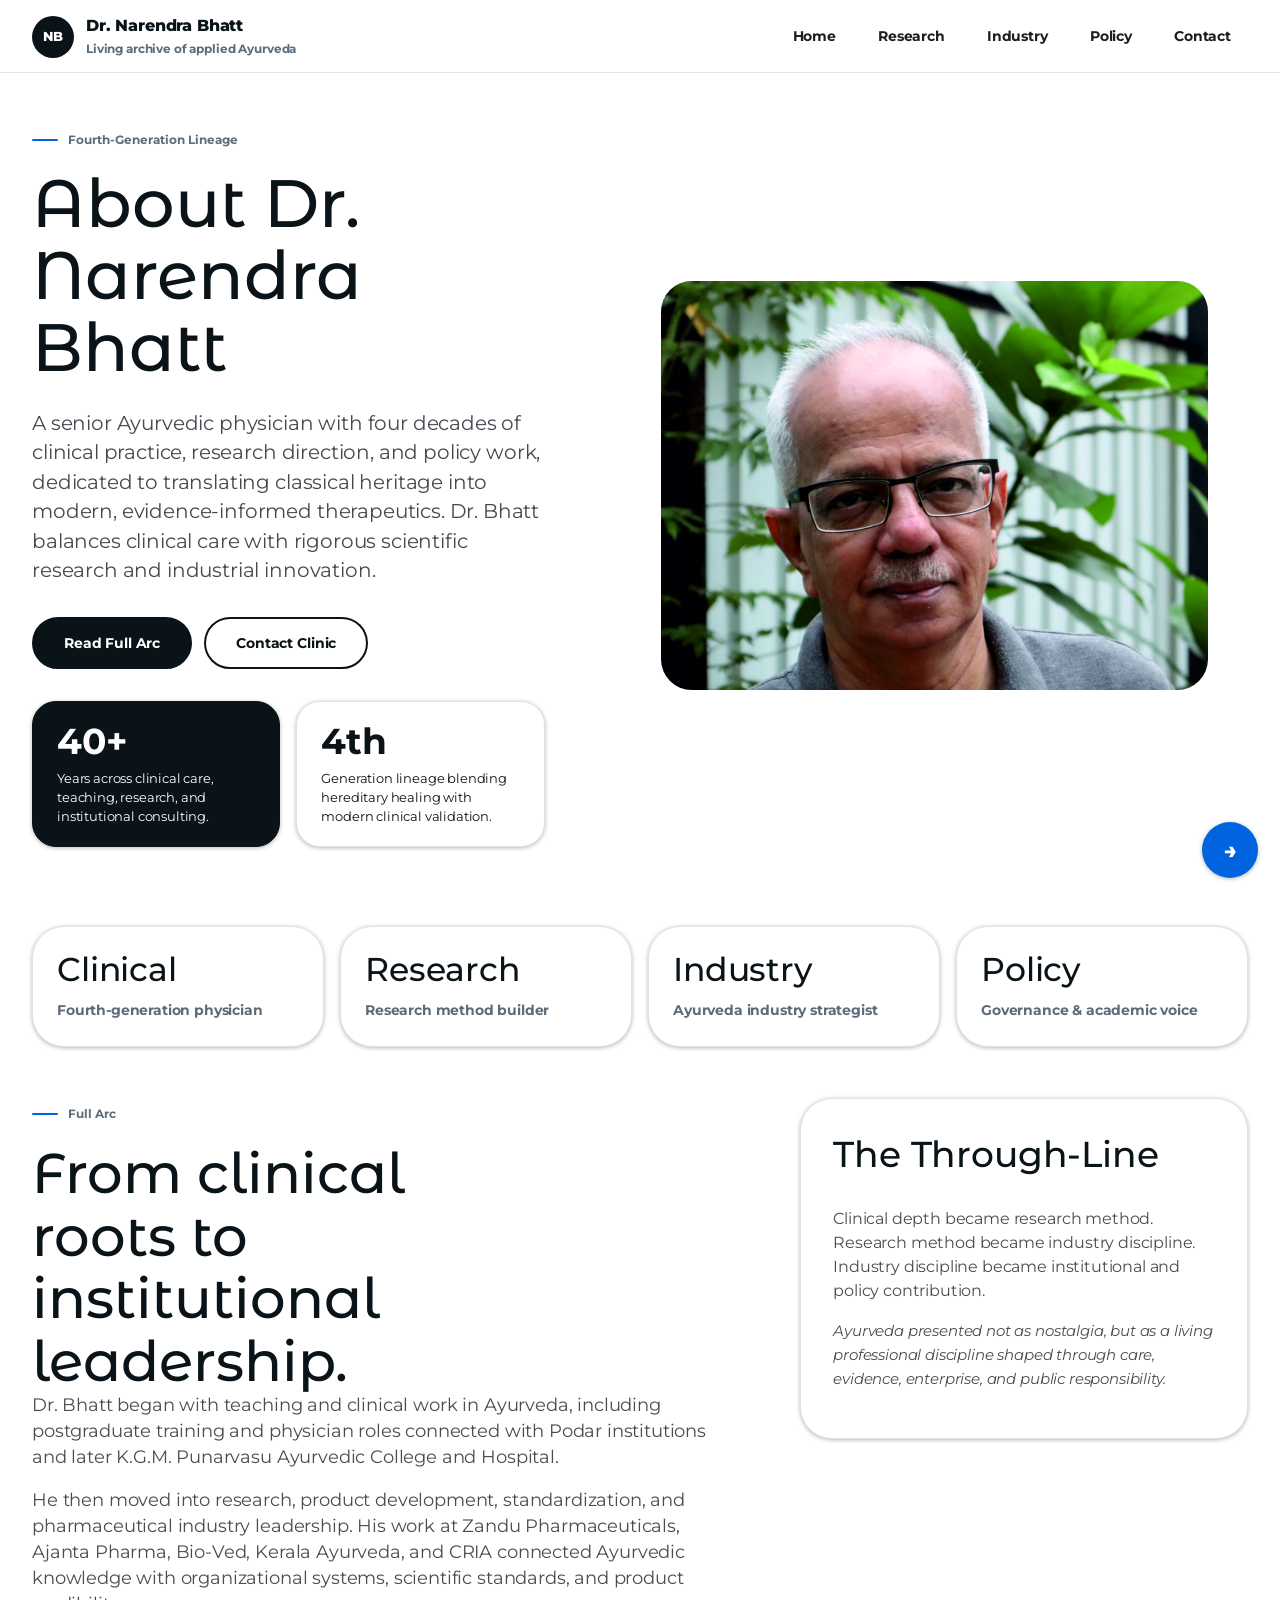
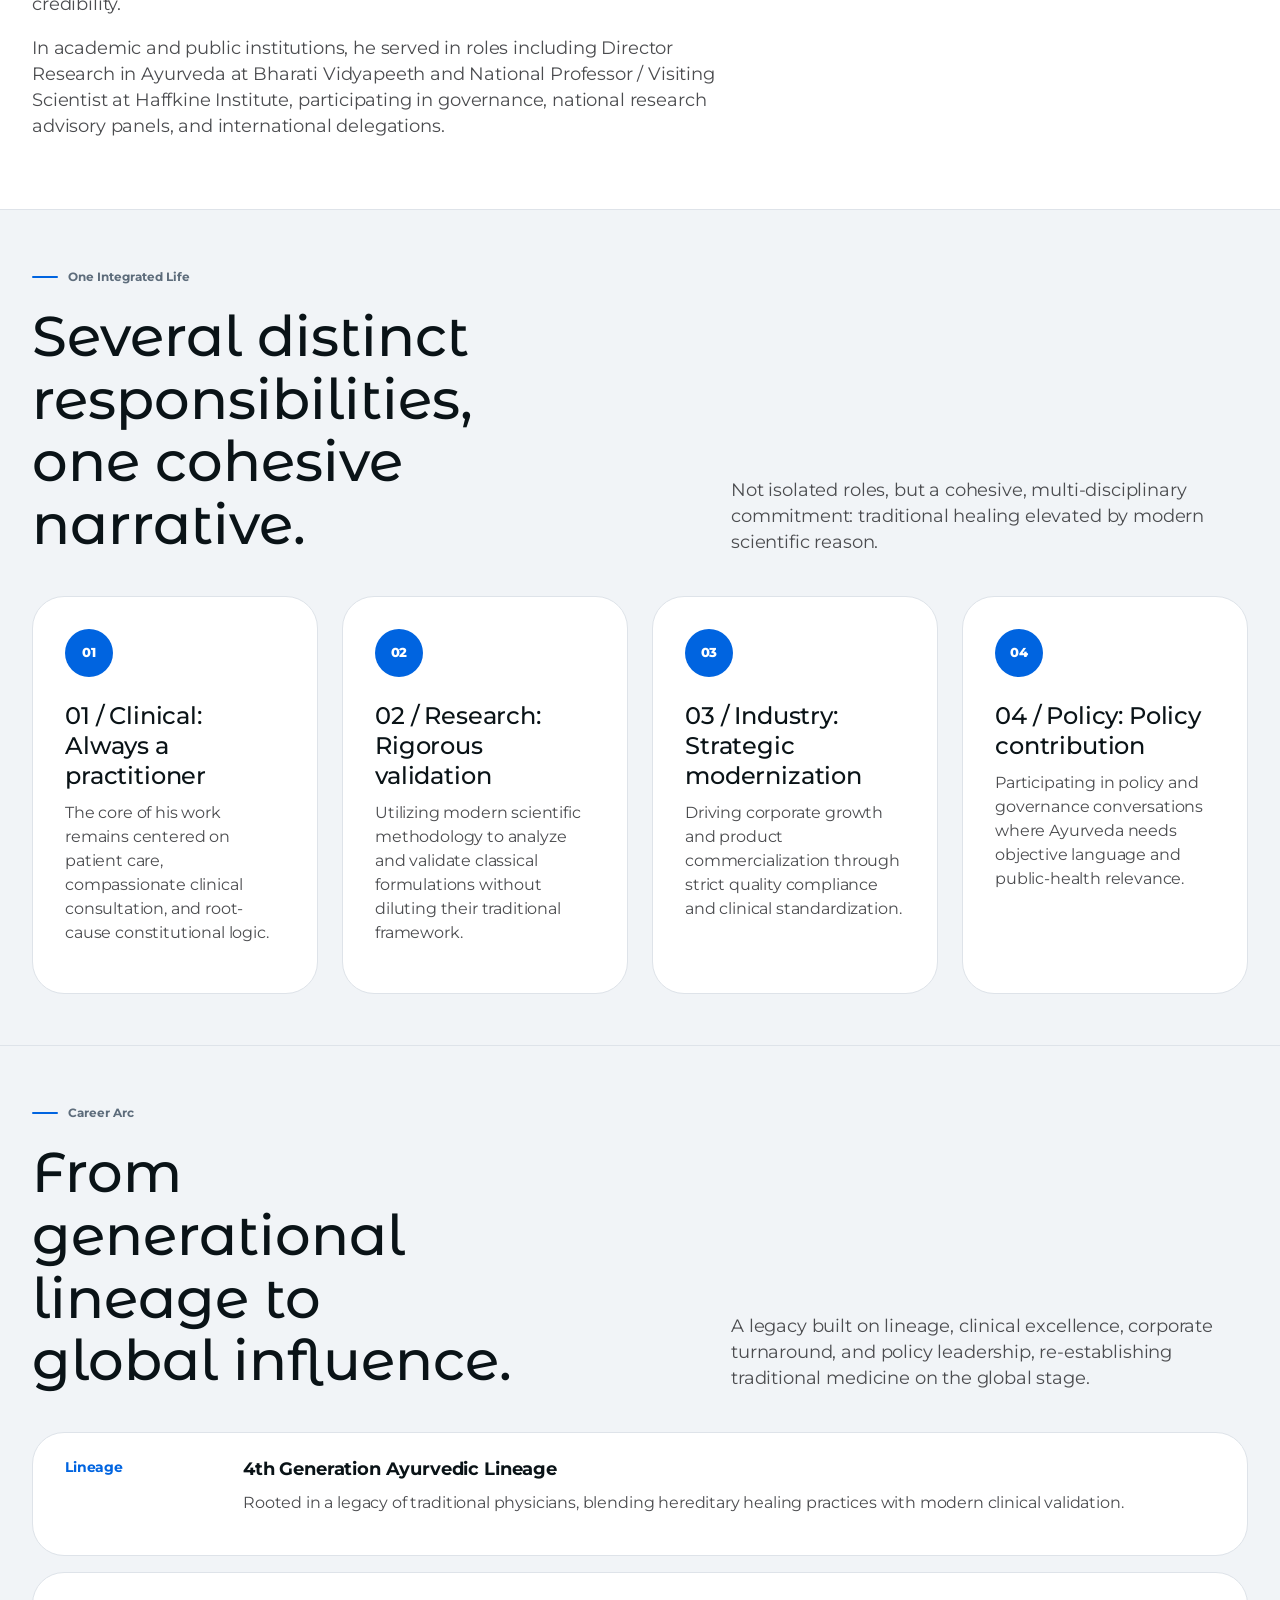
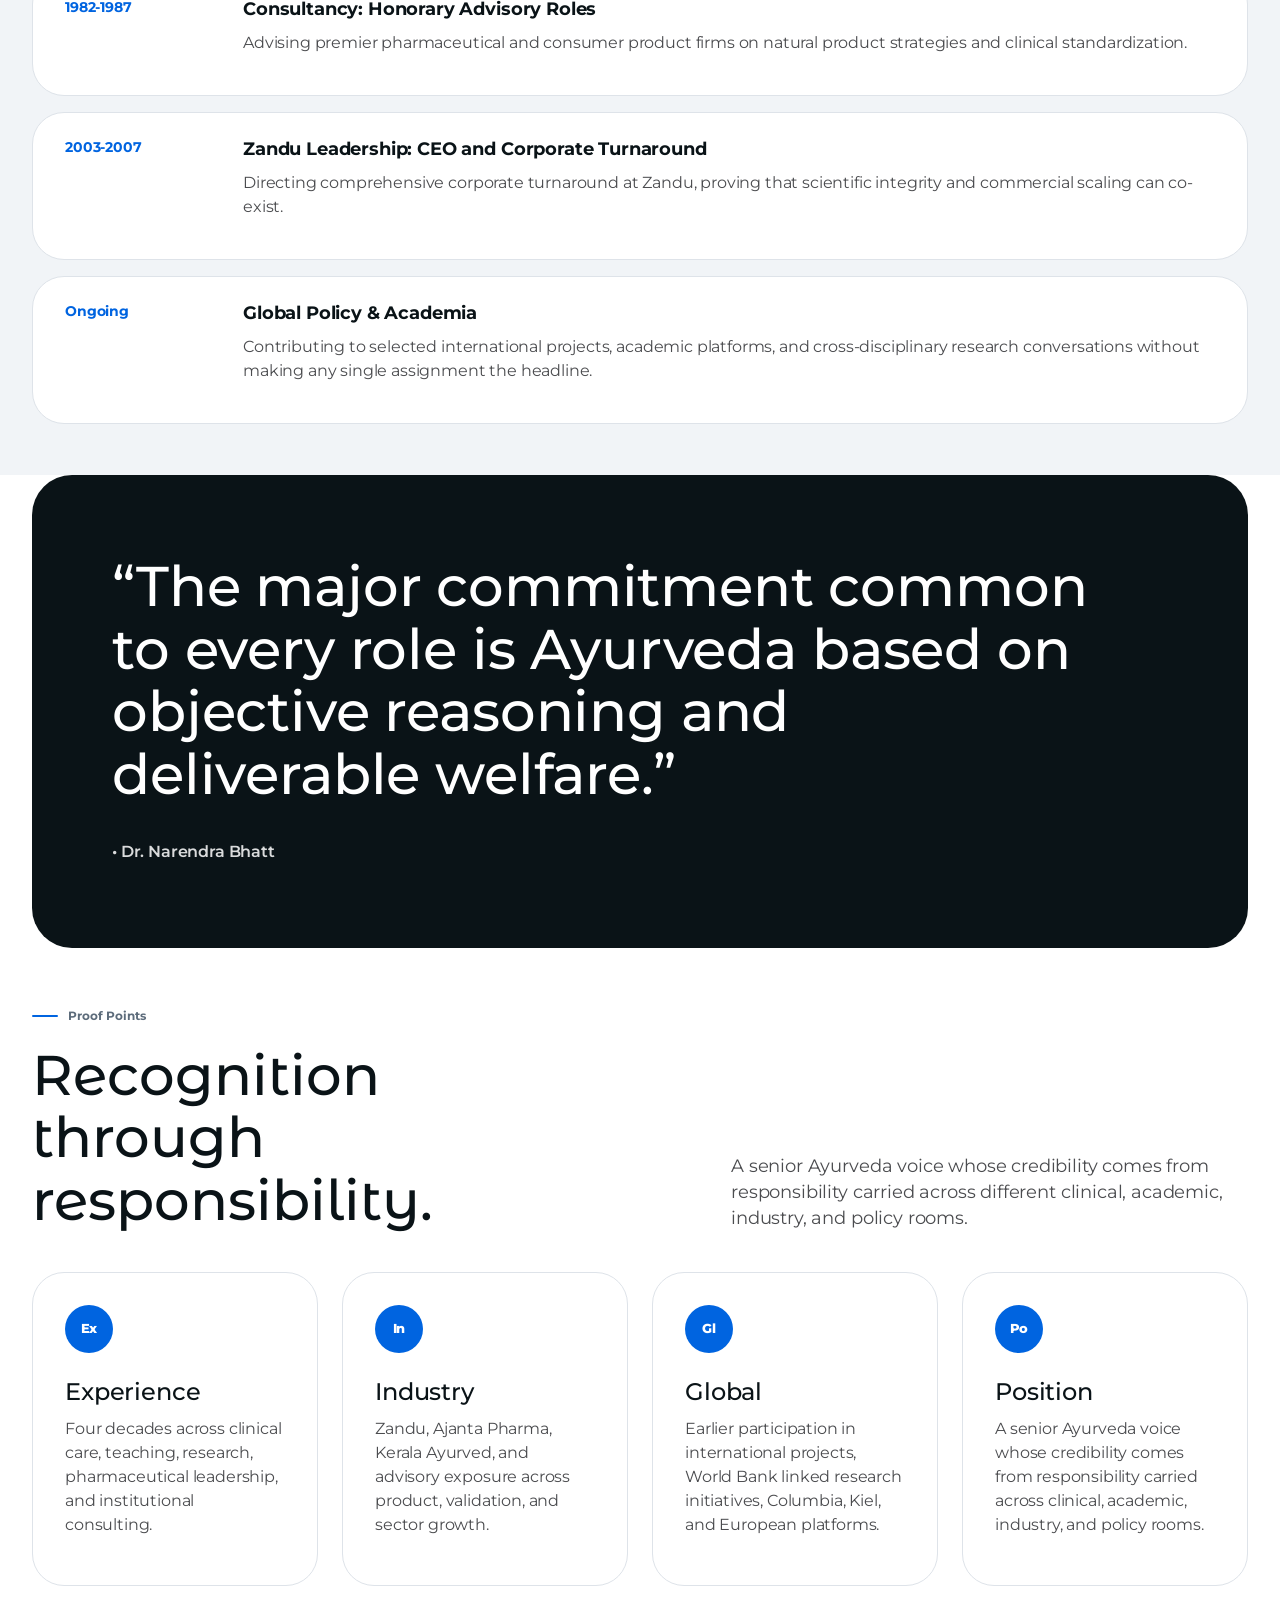
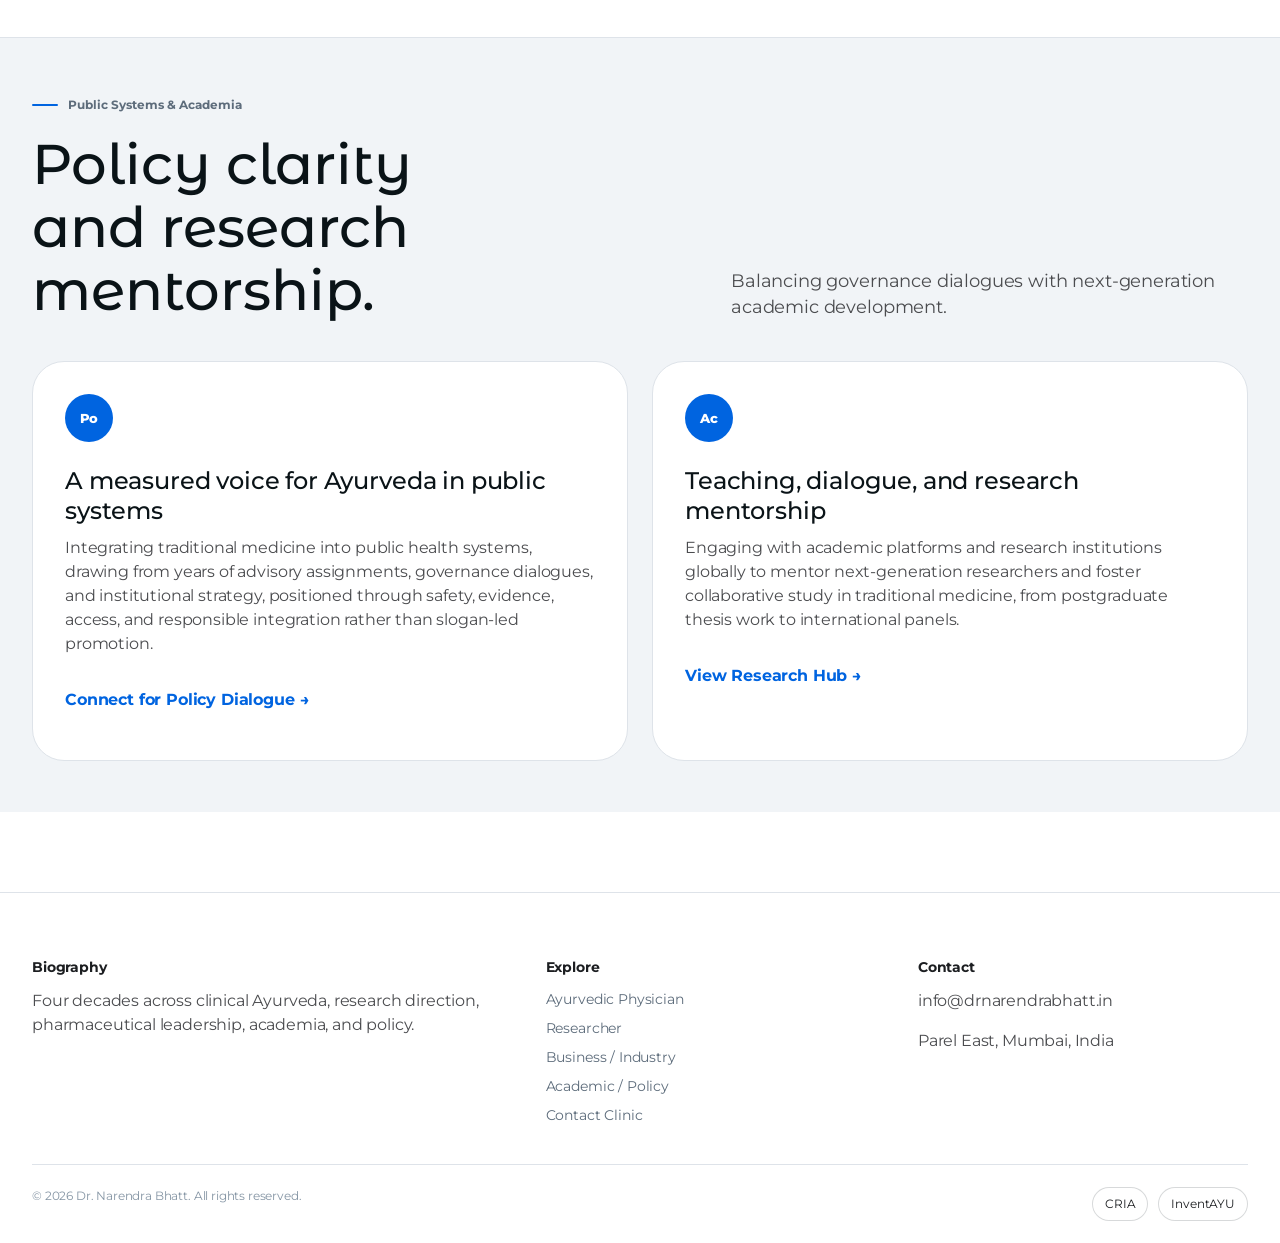
==== commit 81d62c13: "New Changes 1.1" ====
--- a/about.html
+++ b/about.html
@@ -18,11 +18,9 @@
     <button class="mobile-menu-btn" id="mobileMenuBtn" type="button" aria-label="Open navigation" aria-expanded="false"><span class="hamburger-line"></span><span class="hamburger-line"></span><span class="hamburger-line"></span></button>
     <ul class="nav-links" id="navLinks">
      <li><a href="index.html">Home</a></li>
-     <li><a href="clinical.html">Physician</a></li>
      <li><a href="research-hub.html">Research</a></li>
      <li><a href="industry.html">Industry</a></li>
      <li><a href="academic-policy.html">Policy</a></li>
-     <li><a class="active" href="about.html">About</a></li>
      <li><a href="contact.html">Contact</a></li>
     </ul>
    </nav>
@@ -197,7 +195,7 @@
   <footer class="site-footer">
    <div class="footer-grid">
     <div class="footer-col"><h3>Biography</h3><p>Four decades across clinical Ayurveda, research direction, pharmaceutical leadership, academia, and policy.</p></div>
-    <div class="footer-col"><h3>Explore</h3><ul class="footer-links"><li><a href="clinical.html">Ayurvedic Physician</a></li><li><a href="research-hub.html">Researcher</a></li><li><a href="industry.html">Business / Industry</a></li><li><a href="academic-policy.html">Academic / Policy</a></li><li><a href="about.html">About Biography</a></li><li><a href="contact.html">Contact Clinic</a></li></ul></div>
+    <div class="footer-col"><h3>Explore</h3><ul class="footer-links"><li><a href="index.html#clinical-foundation">Ayurvedic Physician</a></li><li><a href="research-hub.html">Researcher</a></li><li><a href="industry.html">Business / Industry</a></li><li><a href="academic-policy.html">Academic / Policy</a></li><li><a href="contact.html">Contact Clinic</a></li></ul></div>
     <div class="footer-col"><h3>Contact</h3><p>info@drnarendrabhatt.in</p><p>Parel East, Mumbai, India</p></div>
    </div>
    <div class="footer-bottom"><span>&copy; 2026 Dr. Narendra Bhatt. All rights reserved.</span><span class="ecosystem-links"><a href="../CRIA/index.html">CRIA</a><a href="../inventayu/index.html">InventAYU</a></span></div>
--- a/nsb-system.css
+++ b/nsb-system.css
@@ -197,7 +197,7 @@
 .section,
 .page-hero,
 .archive-hero {
-  padding: clamp(64px, 8vw, 120px) 0;
+  padding: clamp(40px, 4vw, 60px) 0;
 }
 
 .section-inner,
@@ -217,7 +217,7 @@
 }
 
 .archive-hero {
-  min-height: min(860px, calc(100vh - 72px));
+  min-height: auto;
 }
 
 .page-hero.clinical,
@@ -234,6 +234,11 @@
   grid-template-columns: minmax(0, 0.9fr) minmax(420px, 1.1fr);
   gap: clamp(32px, 6vw, 80px);
   align-items: center;
+}
+
+.page-hero .hero-inner,
+.archive-hero .hero-inner {
+  min-height: clamp(360px, 45vh, 500px);
 }
 
 .eyebrow,
@@ -263,7 +268,7 @@
   max-width: 12ch;
   margin-bottom: 24px;
   font-family: var(--display);
-  font-size: clamp(44px, 6vw, 72px);
+  font-size: clamp(42px, 5.2vw, 68px);
   font-weight: 500;
   letter-spacing: 0;
   line-height: 1.08;
@@ -271,7 +276,11 @@
 }
 
 .page-title {
-  max-width: 13ch;
+  max-width: 17ch;
+}
+
+.page-hero .page-title {
+  text-wrap: balance;
 }
 
 .display-accent {
@@ -284,7 +293,7 @@
   max-width: 690px;
   margin-bottom: 32px;
   color: var(--charcoal);
-  font-size: clamp(18px, 2vw, 24px);
+  font-size: clamp(17px, 1.6vw, 22px);
   font-weight: 400;
   letter-spacing: -0.16px;
   line-height: 1.44;
@@ -456,7 +465,7 @@
 
 .stat-strip {
   width: var(--container);
-  margin: -48px auto 0;
+  margin: 28px auto 0;
   position: relative;
   z-index: 4;
   display: grid;
@@ -465,8 +474,8 @@
 }
 
 .stat-tile {
-  min-height: 154px;
-  padding: 32px;
+  min-height: 118px;
+  padding: 24px;
   background: var(--canvas);
   box-shadow: var(--shadow-sticky);
 }
@@ -475,7 +484,7 @@
   display: block;
   margin-bottom: 10px;
   color: var(--ink-deep);
-  font-size: clamp(28px, 3.6vw, 56px);
+  font-size: clamp(24px, 2.6vw, 42px);
   font-weight: 500;
   line-height: 1.1;
   overflow-wrap: break-word;
@@ -507,6 +516,7 @@
   letter-spacing: 0;
   line-height: 1.12;
   font-feature-settings: "ss01", "ss02";
+  text-wrap: balance;
 }
 
 .section-lede {
@@ -515,6 +525,142 @@
   color: var(--slate);
   font-size: 18px;
   line-height: 1.44;
+}
+
+.centered-cta .section-title {
+  max-width: 940px;
+  font-size: clamp(30px, 3.4vw, 44px);
+  margin-right: auto;
+  margin-left: auto;
+}
+
+.centered-cta .section-inner {
+  max-width: 980px !important;
+}
+
+.centered-cta {
+  padding: clamp(40px, 5vw, 64px) 0 !important;
+}
+
+.grouped-section .split-heading {
+  margin-bottom: 28px;
+}
+
+.group-block {
+  display: grid;
+  gap: 24px;
+  padding: 32px 0;
+  border-top: 1px solid var(--hairline-soft);
+}
+
+.group-block:first-of-type {
+  border-top: 0;
+}
+
+.group-copy {
+  max-width: 860px;
+}
+
+.group-copy h3 {
+  margin-bottom: 10px;
+  color: var(--ink-deep);
+  font-size: clamp(26px, 3vw, 36px);
+  font-weight: 500;
+  line-height: 1.18;
+  text-wrap: balance;
+}
+
+.group-copy p {
+  max-width: 780px;
+  margin-bottom: 0;
+  font-size: 17px;
+  line-height: 1.55;
+}
+
+.grouped-models {
+  margin-top: 8px;
+}
+
+.merge-panel {
+  display: grid;
+  grid-template-columns: minmax(0, 0.9fr) minmax(0, 1.1fr);
+  gap: clamp(28px, 5vw, 64px);
+  padding: clamp(28px, 4vw, 48px);
+  border: 1px solid var(--hairline-soft);
+  border-radius: 24px;
+  background: var(--canvas);
+  box-shadow: var(--shadow-sticky);
+}
+
+.merge-panel + .merge-panel {
+  margin-top: 24px;
+}
+
+.dark .merge-panel {
+  background: rgba(255, 255, 255, 0.72);
+}
+
+.merge-panel h3 {
+  margin-bottom: 14px;
+  color: var(--ink-deep);
+  font-size: clamp(26px, 3vw, 38px);
+  font-weight: 500;
+  line-height: 1.16;
+  text-wrap: balance;
+}
+
+.merge-panel p {
+  margin-bottom: 0;
+  font-size: 17px;
+  line-height: 1.55;
+}
+
+.merge-list {
+  display: grid;
+  gap: 14px;
+  margin: 0;
+  padding: 0;
+  list-style: none;
+}
+
+.merge-list li {
+  padding: 16px 0;
+  border-top: 1px solid var(--hairline-soft);
+  color: var(--slate);
+  font-size: 16px;
+  line-height: 1.5;
+}
+
+.merge-list li:first-child {
+  border-top: 0;
+}
+
+.merge-list strong {
+  display: block;
+  margin-bottom: 4px;
+  color: var(--ink-deep);
+}
+
+.social-strip {
+  display: flex;
+  flex-wrap: wrap;
+  justify-content: center;
+  gap: 12px;
+  margin-top: 26px;
+}
+
+.social-strip a,
+.social-strip span {
+  display: inline-flex;
+  align-items: center;
+  min-height: 42px;
+  padding: 10px 18px;
+  border: 1px solid var(--hairline);
+  border-radius: var(--radius-full);
+  background: var(--canvas);
+  color: var(--ink-deep);
+  font-size: 14px;
+  font-weight: 700;
 }
 
 .chapter-board {
@@ -1083,6 +1229,15 @@
     grid-template-columns: 1fr;
   }
 
+  .merge-panel {
+    grid-template-columns: 1fr;
+    padding: 22px;
+  }
+
+  .merge-list li {
+    padding: 12px 0;
+  }
+
   .stat-strip {
     margin-top: 0;
   }
@@ -1159,7 +1314,7 @@
   align-items: center;
 }
 .portrait-stack {
-  height: clamp(450px, 42vw, 520px);
+  height: clamp(340px, 32vw, 430px);
   min-height: 0;
   border-radius: clamp(28px, 2.4vw, 36px);
   isolation: isolate;
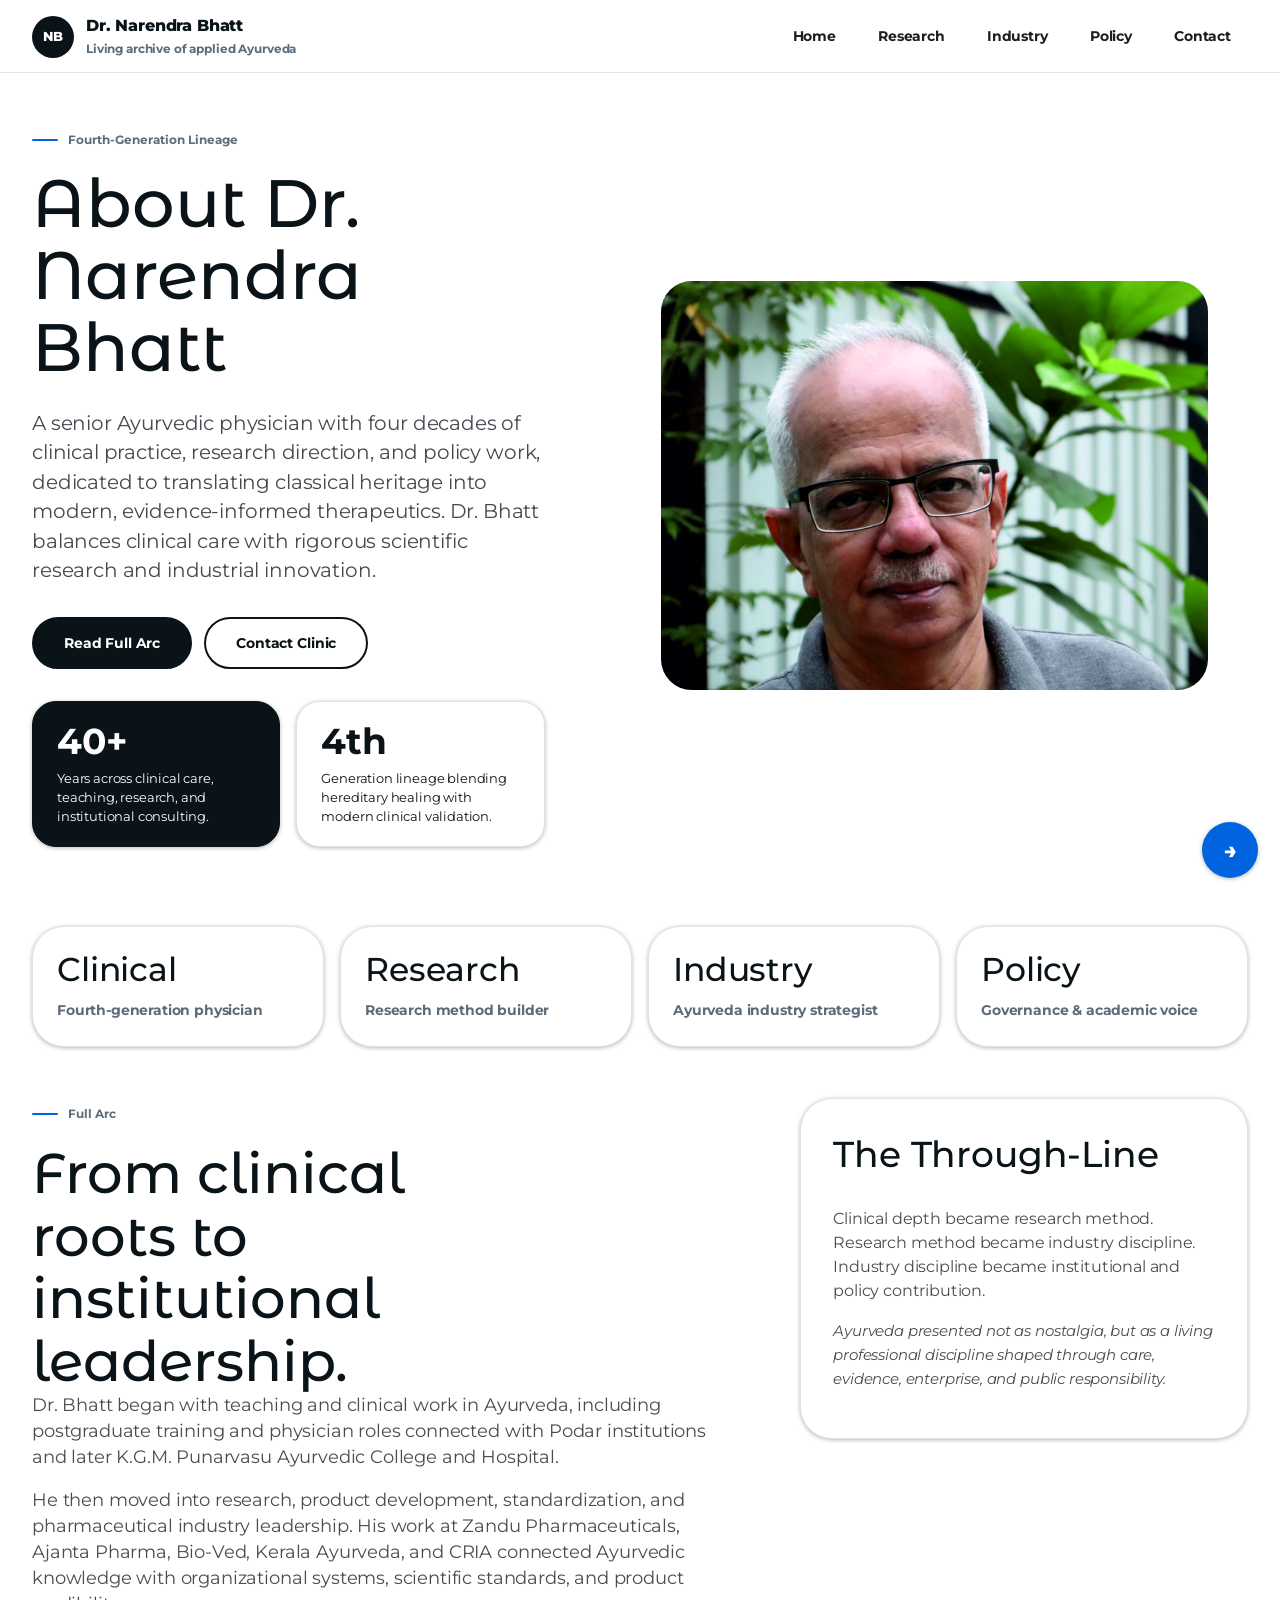
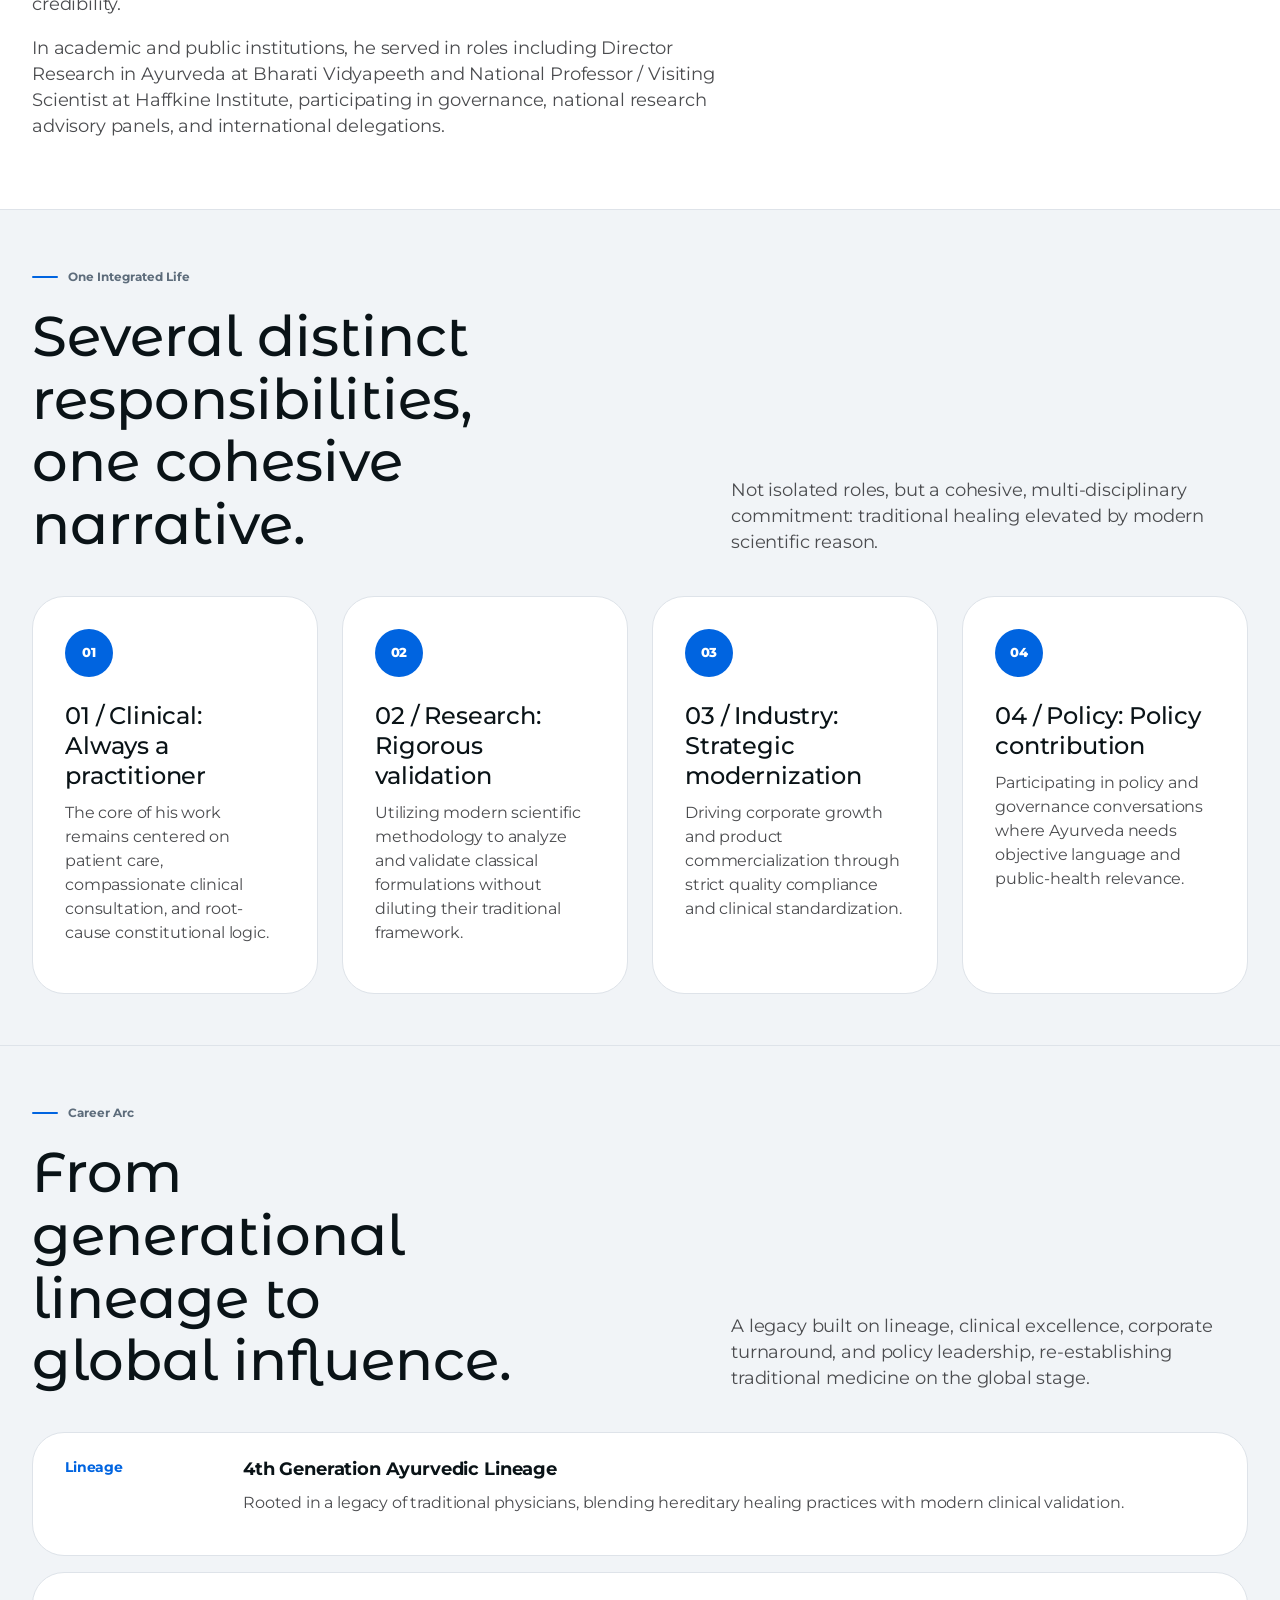
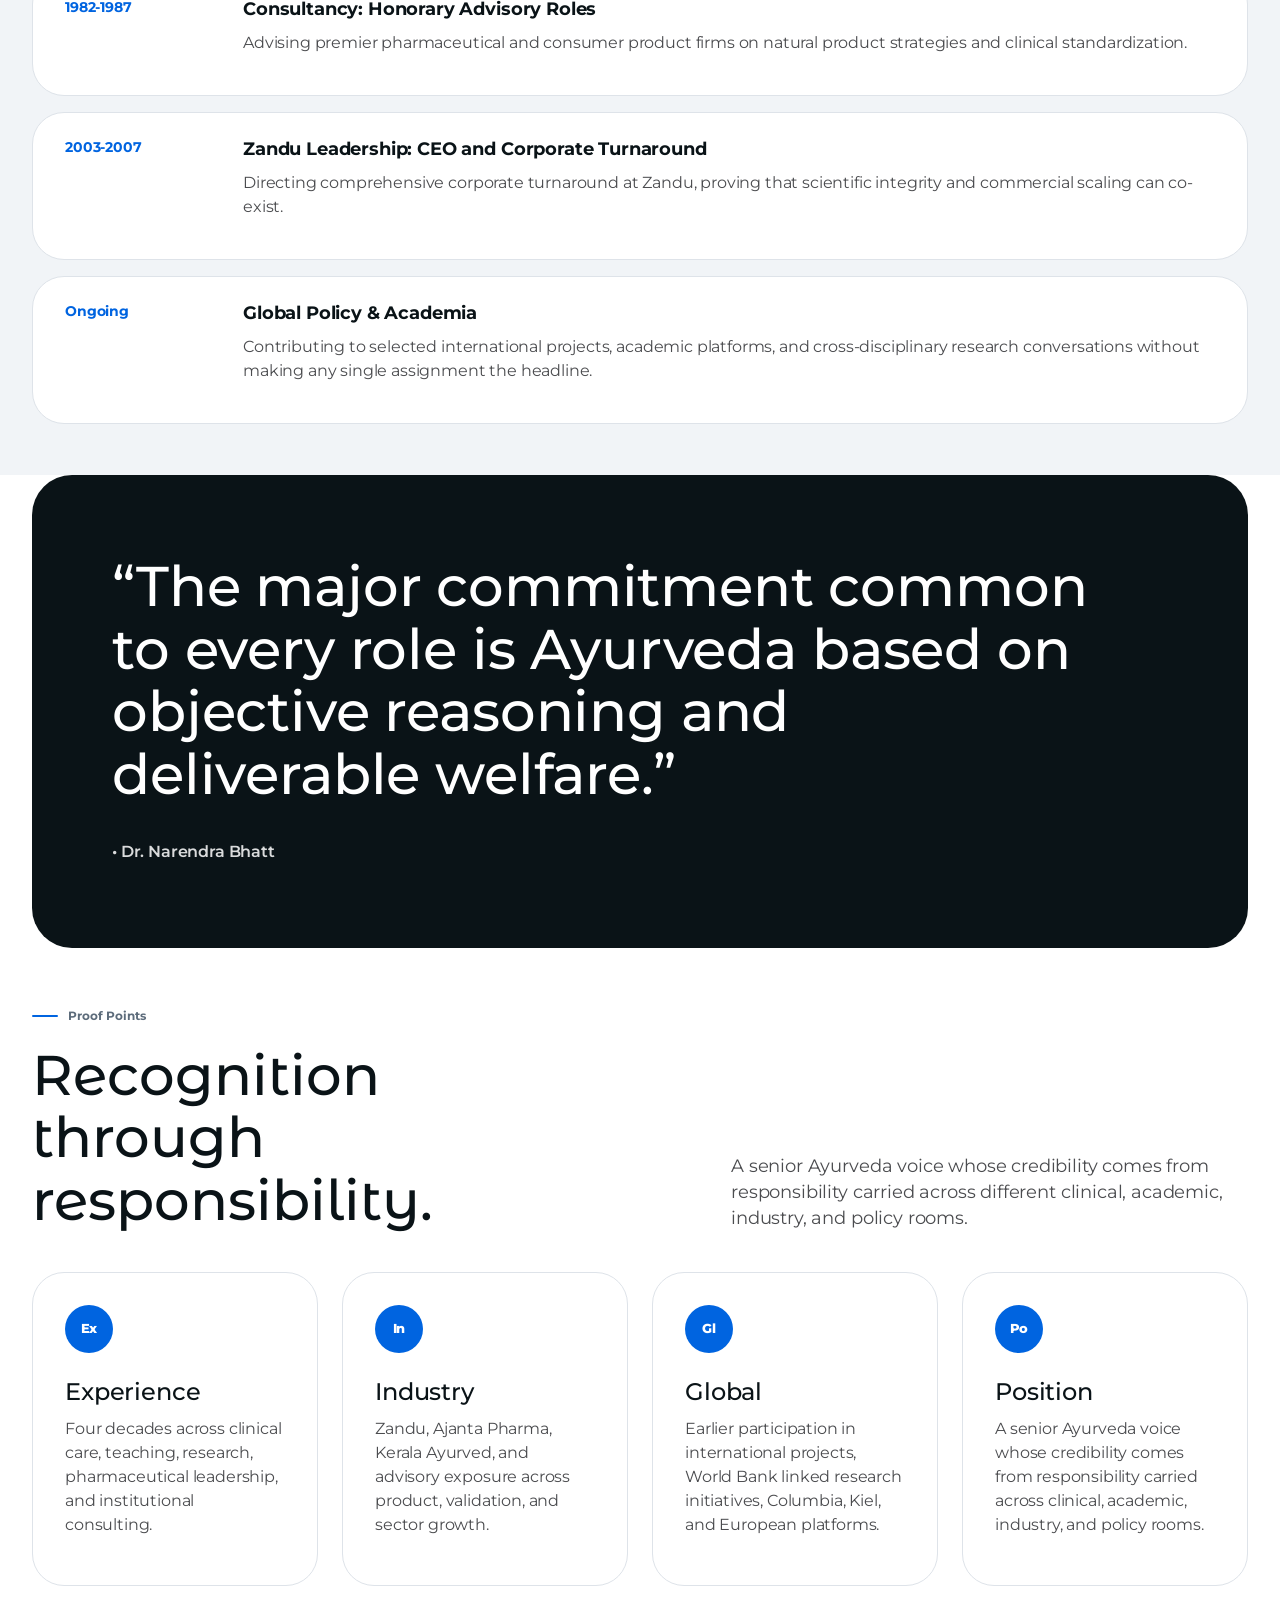
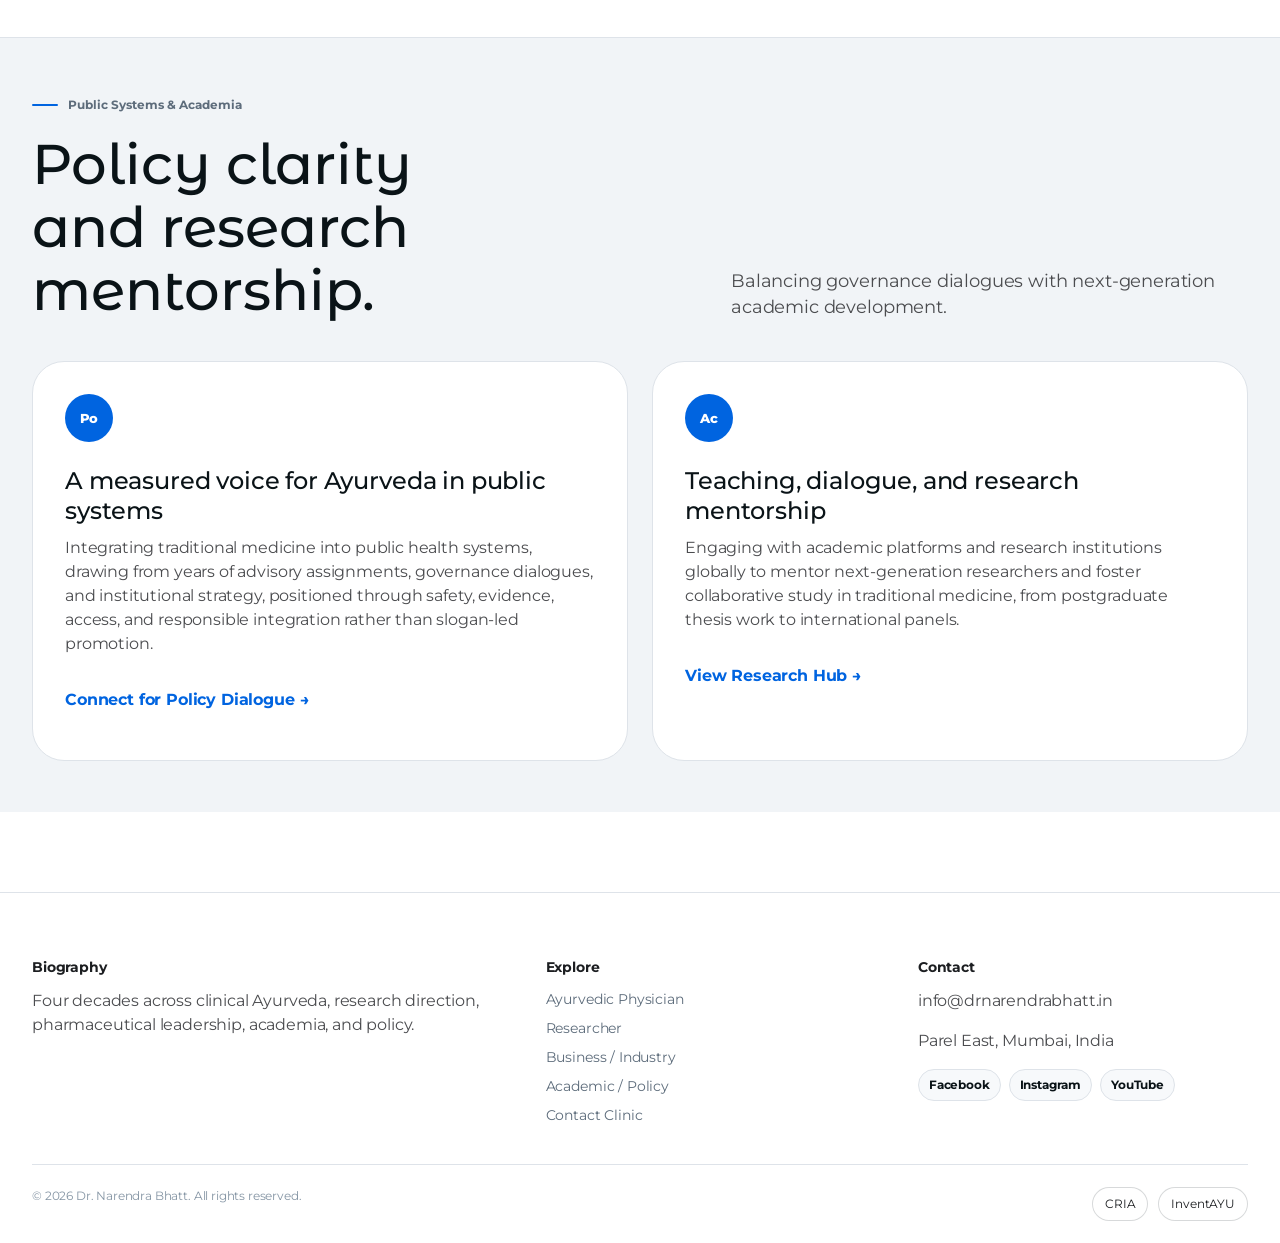
==== commit 5626a2a3: "New Changes 1.3" ====
--- a/about.html
+++ b/about.html
@@ -196,7 +196,7 @@
    <div class="footer-grid">
     <div class="footer-col"><h3>Biography</h3><p>Four decades across clinical Ayurveda, research direction, pharmaceutical leadership, academia, and policy.</p></div>
     <div class="footer-col"><h3>Explore</h3><ul class="footer-links"><li><a href="index.html#clinical-foundation">Ayurvedic Physician</a></li><li><a href="research-hub.html">Researcher</a></li><li><a href="industry.html">Business / Industry</a></li><li><a href="academic-policy.html">Academic / Policy</a></li><li><a href="contact.html">Contact Clinic</a></li></ul></div>
-    <div class="footer-col"><h3>Contact</h3><p>info@drnarendrabhatt.in</p><p>Parel East, Mumbai, India</p></div>
+    <div class="footer-col"><h3>Contact</h3><p>info@drnarendrabhatt.in</p><p>Parel East, Mumbai, India</p><p class="footer-social"><span>Facebook</span><span>Instagram</span><span>YouTube</span></p></div>
    </div>
    <div class="footer-bottom"><span>&copy; 2026 Dr. Narendra Bhatt. All rights reserved.</span><span class="ecosystem-links"><a href="../CRIA/index.html">CRIA</a><a href="../inventayu/index.html">InventAYU</a></span></div>
   </footer>
--- a/nsb-system.css
+++ b/nsb-system.css
@@ -529,17 +529,32 @@
 
 .centered-cta .section-title {
   max-width: 940px;
-  font-size: clamp(30px, 3.4vw, 44px);
+  font-size: clamp(28px, 3vw, 40px);
   margin-right: auto;
   margin-left: auto;
 }
 
+.centered-cta .section-kicker {
+  margin-bottom: 12px;
+}
+
+.centered-cta .section-lede {
+  max-width: 900px;
+  font-size: 16px;
+  margin-bottom: 16px !important;
+}
+
+.centered-cta .button {
+  min-height: 42px;
+  padding: 10px 22px;
+}
+
 .centered-cta .section-inner {
   max-width: 980px !important;
 }
 
 .centered-cta {
-  padding: clamp(40px, 5vw, 64px) 0 !important;
+  padding: clamp(28px, 3vw, 42px) 0 !important;
 }
 
 .grouped-section .split-heading {
@@ -660,6 +675,26 @@
   background: var(--canvas);
   color: var(--ink-deep);
   font-size: 14px;
+  font-weight: 700;
+}
+
+.footer-social {
+  display: flex;
+  flex-wrap: wrap;
+  gap: 8px;
+  margin-top: 14px;
+}
+
+.footer-social span {
+  display: inline-flex;
+  align-items: center;
+  min-height: 32px;
+  padding: 6px 10px;
+  border: 1px solid var(--hairline-soft);
+  border-radius: var(--radius-full);
+  color: var(--ink-deep);
+  background: var(--surface-tint);
+  font-size: 12px;
   font-weight: 700;
 }
 
@@ -942,6 +977,10 @@
   list-style: none;
 }
 
+.international-section .publication-list {
+  margin-top: 34px;
+}
+
 .publication-list li,
 .award-list li {
   padding: 24px;
@@ -975,6 +1014,11 @@
   box-shadow: var(--shadow-sticky);
 }
 
+.international-section .sticky-note {
+  position: static;
+  margin-top: 266px;
+}
+
 .sticky-note h2 {
   color: var(--ink-deep);
   font-size: 36px;
@@ -1019,6 +1063,40 @@
   border: 1px solid var(--hairline-soft);
   border-radius: var(--radius-xxxl);
   background: var(--canvas);
+}
+
+.contact-routes {
+  display: grid;
+  gap: 18px;
+  padding: 32px;
+  border: 1px solid var(--hairline-soft);
+  border-radius: var(--radius-xxxl);
+  background: var(--canvas);
+}
+
+.route-list {
+  display: grid;
+  gap: 14px;
+}
+
+.route-card {
+  display: grid;
+  gap: 6px;
+  padding: 18px;
+  border: 1px solid var(--hairline-soft);
+  border-radius: var(--radius-xl);
+  background: var(--surface-tint);
+}
+
+.route-card strong {
+  color: var(--ink-deep);
+  font-size: 16px;
+}
+
+.route-card span {
+  color: var(--slate);
+  font-size: 14px;
+  line-height: 1.5;
 }
 
 .contact-form label {
@@ -1182,13 +1260,13 @@
 
 @media (max-width: 680px) {
   :root {
-    --container: min(100vw - 32px, 1280px);
+    --container: min(100vw - 48px, 1280px);
   }
 
   .section,
   .page-hero,
   .archive-hero {
-    padding: 48px 0;
+    padding: 40px 0;
   }
 
   .archive-hero {
@@ -1271,6 +1349,26 @@
 
   .footer-bottom {
     flex-direction: column;
+  }
+
+  .centered-cta {
+    padding: 26px 0 !important;
+  }
+
+  .centered-cta .section-lede {
+    margin-bottom: 18px !important;
+  }
+
+  .international-section .sticky-note {
+    margin-top: 22px;
+  }
+
+  .international-section .publication-list {
+    margin-top: 24px;
+  }
+
+  .contact-routes {
+    padding: 22px;
   }
 }
 
@@ -1592,7 +1690,7 @@
 /* Small mobile optimizations: 320px - 324px */
 @media (max-width: 360px) {
   :root {
-    --container: calc(100vw - 20px);
+    --container: calc(100vw - 32px);
   }
 
   .nav-container {
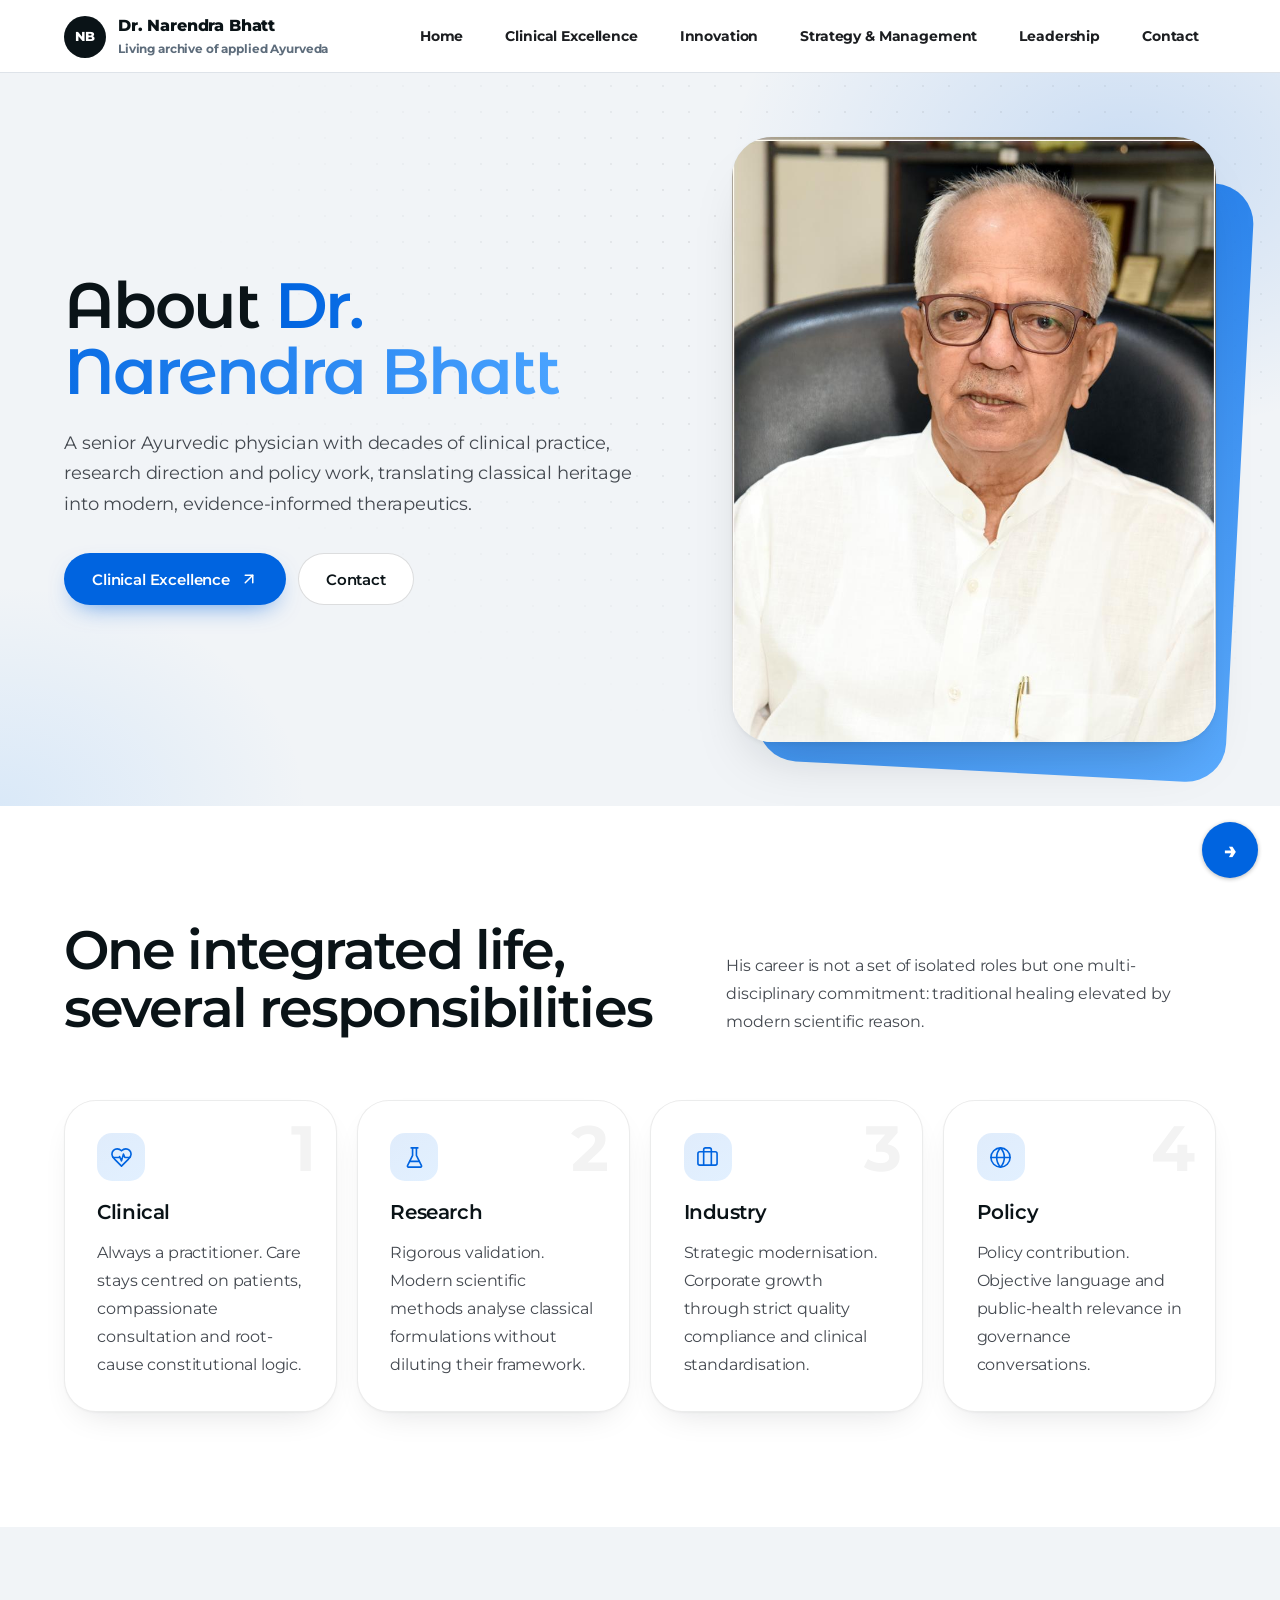
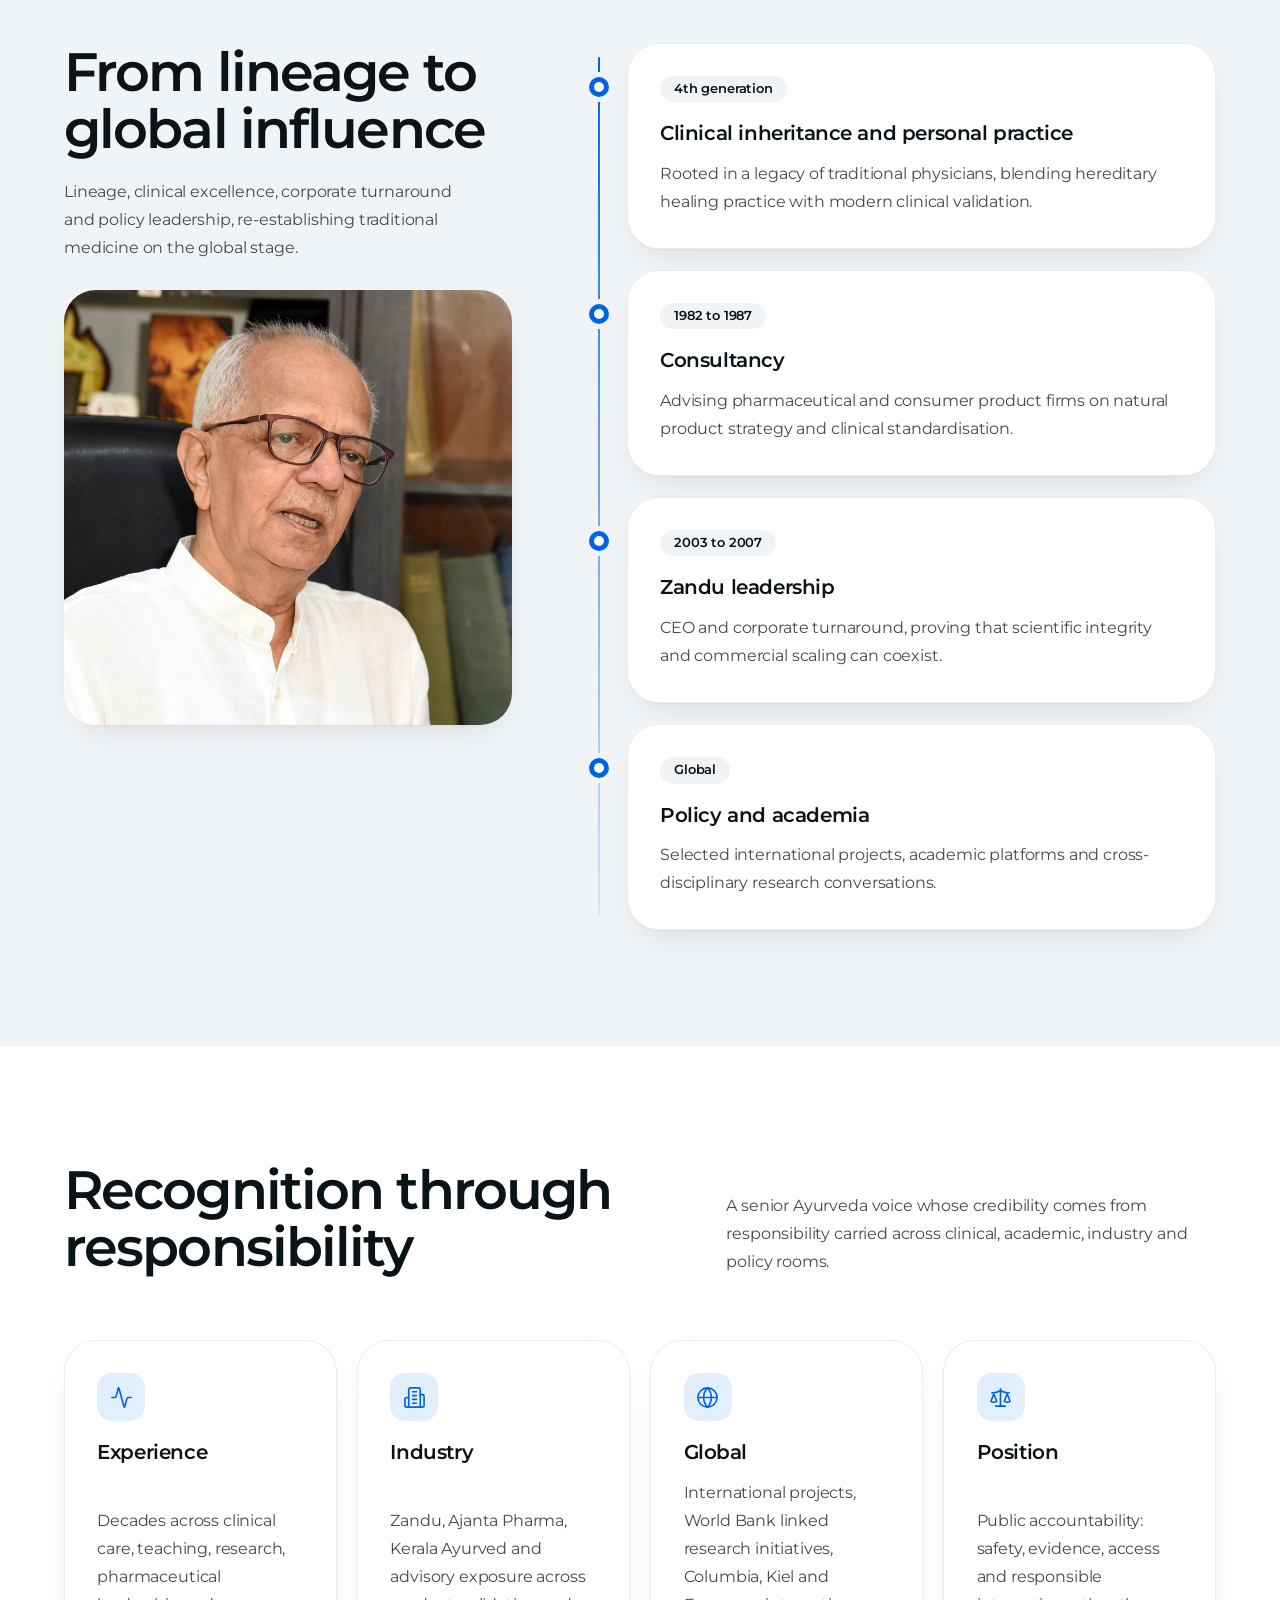
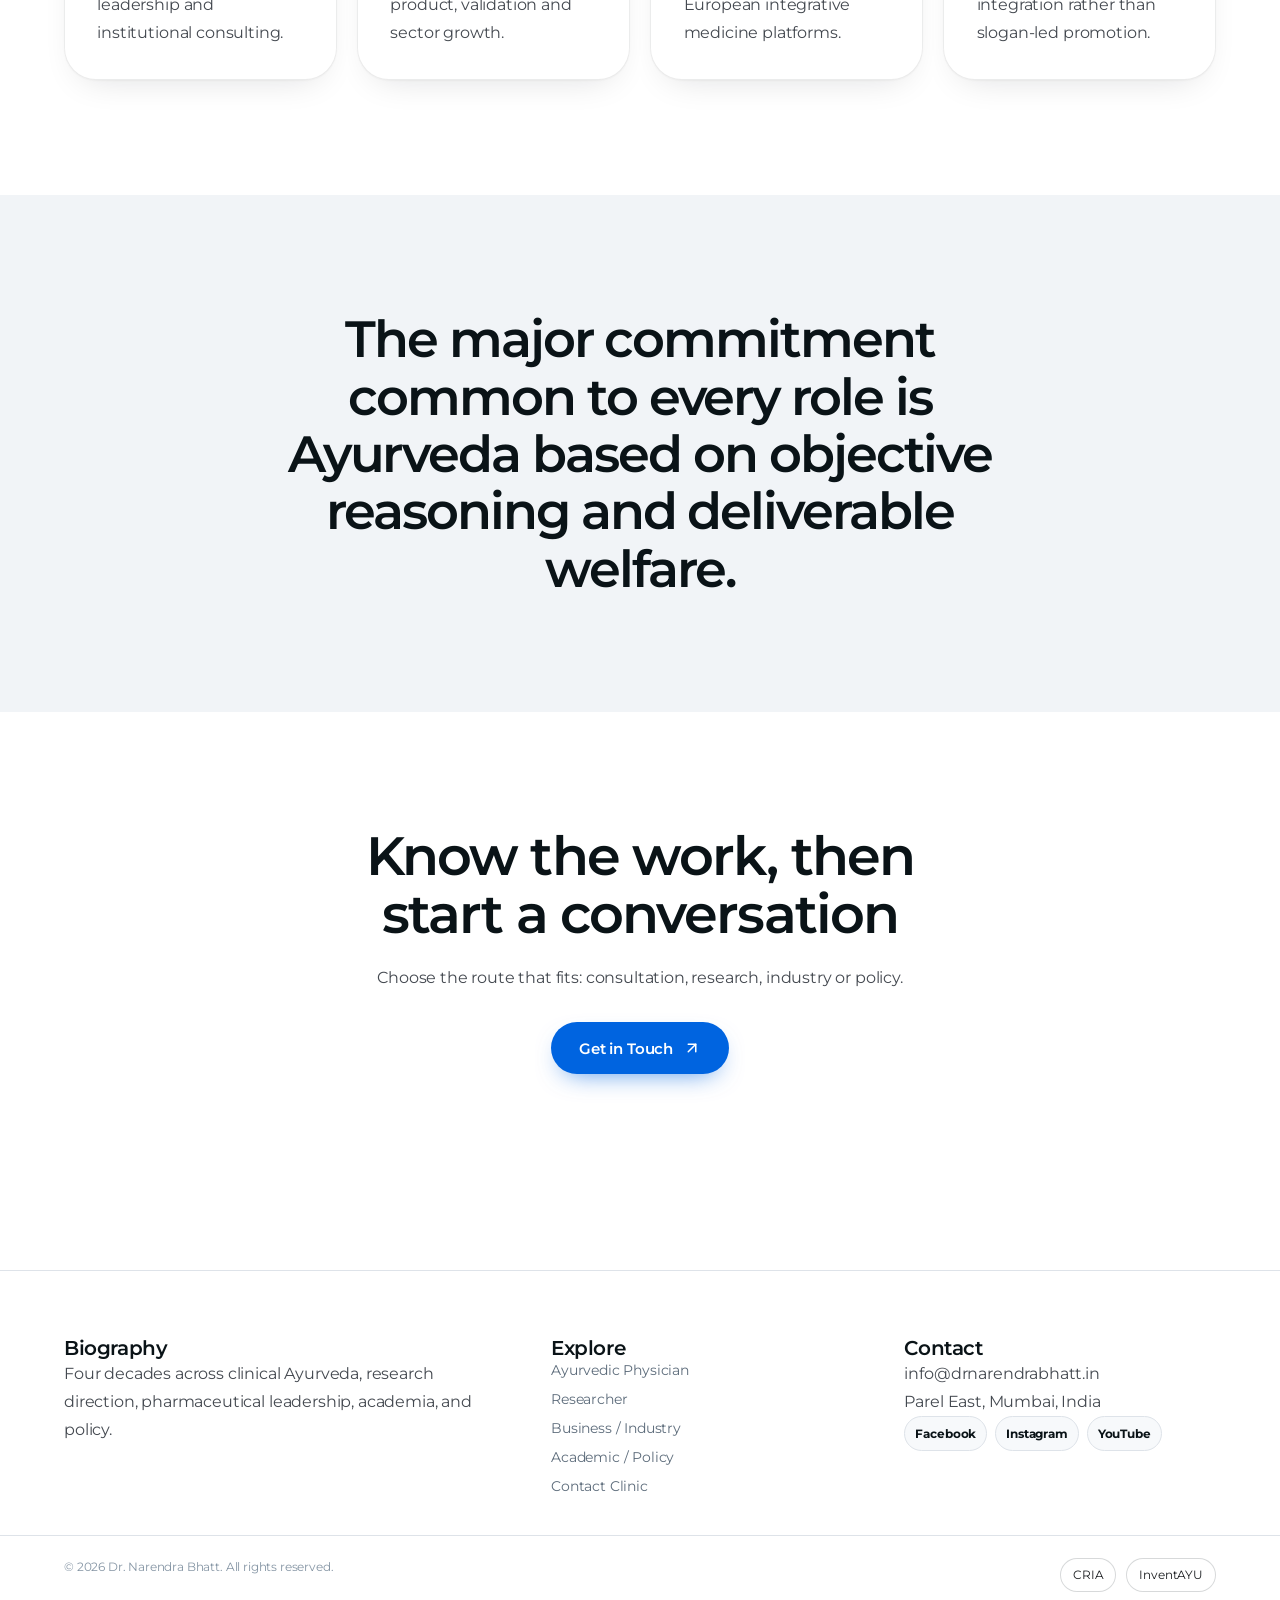
==== commit 92134b3c: "Premium UI redesign and docx band structure for Home and Clinical Excellence - Home: 7 bands (hero, " ====
--- a/about.html
+++ b/about.html
@@ -3,191 +3,77 @@
  <head>
   <meta charset="UTF-8" />
   <meta name="viewport" content="width=device-width, initial-scale=1.0" />
-  <title>About Biography | Dr. Narendra Bhatt</title>
+  <title>About | Dr. Narendra Bhatt</title>
   <meta name="description" content="Biography of Dr. Narendra Bhatt across four decades of clinical practice, research direction, industry leadership, and public health policy." />
   <link rel="preconnect" href="https://fonts.googleapis.com" />
   <link rel="preconnect" href="https://fonts.gstatic.com" crossorigin />
   <link href="https://fonts.googleapis.com/css2?family=Inter:wght@400;500;600;700;800;900&family=Montserrat:wght@400;500;600;700;800;900&display=swap" rel="stylesheet" />
   <link rel="icon" href="favicon.svg" type="image/svg+xml" />
   <link rel="stylesheet" href="nsb-system.css" />
+  <link rel="stylesheet" href="nsb-premium.css?v=12" />
  </head>
- <body>
+ <body class="premium">
   <header class="site-header">
    <nav class="nav-container" aria-label="Primary navigation">
     <a class="logo" href="index.html">Dr. Narendra Bhatt <span>Living archive of applied Ayurveda</span></a>
     <button class="mobile-menu-btn" id="mobileMenuBtn" type="button" aria-label="Open navigation" aria-expanded="false"><span class="hamburger-line"></span><span class="hamburger-line"></span><span class="hamburger-line"></span></button>
     <ul class="nav-links" id="navLinks">
      <li><a href="index.html">Home</a></li>
-     <li><a href="research-hub.html">Research</a></li>
-     <li><a href="industry.html">Industry</a></li>
-     <li><a href="academic-policy.html">Policy</a></li>
+     <li><a href="clinical.html">Clinical Excellence</a></li>
+     <li><a href="research-hub.html">Innovation</a></li>
+     <li><a href="industry.html">Strategy &amp; Management</a></li>
+     <li><a href="academic-policy.html">Leadership</a></li>
      <li><a href="contact.html">Contact</a></li>
     </ul>
    </nav>
   </header>
 
   <main>
-   <section class="archive-hero">
-    <div class="hero-inner">
-     <div class="reveal">
-      <span class="eyebrow">Fourth-Generation Lineage</span>
-      <h1 class="page-title">About Dr. Narendra Bhatt</h1>
-      <p class="lead">A senior Ayurvedic physician with four decades of clinical practice, research direction, and policy work, dedicated to translating classical heritage into modern, evidence-informed therapeutics. Dr. Bhatt balances clinical care with rigorous scientific research and industrial innovation.</p>
-      <div class="hero-actions">
-       <a class="button primary" href="#biography">Read Full Arc</a>
-       <a class="button ghost-on-dark" href="contact.html">Contact Clinic</a>
-      </div>
-      <div class="hero-chips">
-       <article class="note-card dark-note"><strong>40+</strong><p>Years across clinical care, teaching, research, and institutional consulting.</p></article>
-       <article class="note-card"><strong>4th</strong><p>Generation lineage blending hereditary healing with modern clinical validation.</p></article>
-      </div>
-     </div>
-     <div class="hero-dossier reveal">
-      <figure class="portrait-stack">
-       <img src="DrNarendraBhatt.jpg" alt="Dr. Narendra Bhatt portrait" />
-      </figure>
+   <section class="hero compact">
+    <div class="wrap hero-grid">
+     <div class="reveal"><h1>About <span class="grad">Dr. Narendra Bhatt</span></h1><p class="lead">A senior Ayurvedic physician with decades of clinical practice, research direction and policy work, translating classical heritage into modern, evidence-informed therapeutics.</p><div class="actions"><a class="btn primary" href="clinical.html">Clinical Excellence<svg viewBox="0 0 24 24" aria-hidden="true"><path d="M7 7h10v10"/><path d="M7 17 17 7"/></svg></a><a class="btn ghost" href="contact.html">Contact</a></div></div>
+     <figure class="frame reveal"><div class="img"><img src="NSBPhotosSelectedForWebsite/Ayurvedic%20Physician/MMP_7372%20copy.jpg" alt="Dr. Narendra Bhatt" /></div></figure>
+    </div>
+   </section>
+
+   <section class="band ">
+    <div class="wrap">
+     <div class="head reveal"><h2>One integrated life, several responsibilities</h2><p>His career is not a set of isolated roles but one multi-disciplinary commitment: traditional healing elevated by modern scientific reason.</p></div>
+     <div class="grid4">
+      <article class="tile rich  reveal"><span class="idx">1</span><div class="top"><span class="ico"><svg viewBox="0 0 24 24" aria-hidden="true"><path d="M19 14c1.49-1.46 3-3.21 3-5.5A5.5 5.5 0 0 0 16.5 3c-1.76 0-3 .5-4.5 2-1.5-1.5-2.74-2-4.5-2A5.5 5.5 0 0 0 2 8.5c0 2.3 1.5 4.05 3 5.5l7 7Z"/><path d="M3.22 12H9.5l.5-1 2 4.5 2-7 1.5 3.5h5.27"/></svg></span><h3>Clinical</h3></div><p>Always a practitioner. Care stays centred on patients, compassionate consultation and root-cause constitutional logic.</p></article>
+      <article class="tile rich  reveal"><span class="idx">2</span><div class="top"><span class="ico"><svg viewBox="0 0 24 24" aria-hidden="true"><path d="M10 2v7.527a2 2 0 0 1-.211.896L4.72 20.55a1 1 0 0 0 .9 1.45h12.76a1 1 0 0 0 .9-1.45l-5.069-10.127A2 2 0 0 1 14 9.527V2"/><path d="M8.5 2h7"/><path d="M7 16h10"/></svg></span><h3>Research</h3></div><p>Rigorous validation. Modern scientific methods analyse classical formulations without diluting their framework.</p></article>
+      <article class="tile rich  reveal"><span class="idx">3</span><div class="top"><span class="ico"><svg viewBox="0 0 24 24" aria-hidden="true"><path d="M16 20V4a2 2 0 0 0-2-2h-4a2 2 0 0 0-2 2v16"/><rect width="20" height="14" x="2" y="6" rx="2"/></svg></span><h3>Industry</h3></div><p>Strategic modernisation. Corporate growth through strict quality compliance and clinical standardisation.</p></article>
+      <article class="tile rich  reveal"><span class="idx">4</span><div class="top"><span class="ico"><svg viewBox="0 0 24 24" aria-hidden="true"><circle cx="12" cy="12" r="10"/><path d="M12 2a14.5 14.5 0 0 0 0 20 14.5 14.5 0 0 0 0-20"/><path d="M2 12h20"/></svg></span><h3>Policy</h3></div><p>Policy contribution. Objective language and public-health relevance in governance conversations.</p></article>
      </div>
     </div>
    </section>
 
-   <div class="stat-strip reveal" aria-label="Core roles">
-    <div class="stat-tile"><strong>Clinical</strong><span>Fourth-generation physician</span></div>
-    <div class="stat-tile"><strong>Research</strong><span>Research method builder</span></div>
-    <div class="stat-tile"><strong>Industry</strong><span>Ayurveda industry strategist</span></div>
-    <div class="stat-tile"><strong>Policy</strong><span>Governance &amp; academic voice</span></div>
-   </div>
-
-   <section class="section" id="biography">
-    <div class="section-inner two-column">
-     <article class="bio-copy reveal">
-      <span class="section-kicker">Full Arc</span>
-      <h2 class="section-title">From clinical roots to institutional leadership.</h2>
-      <p>Dr. Bhatt began with teaching and clinical work in Ayurveda, including postgraduate training and physician roles connected with Podar institutions and later K.G.M. Punarvasu Ayurvedic College and Hospital.</p>
-      <p>He then moved into research, product development, standardization, and pharmaceutical industry leadership. His work at Zandu Pharmaceuticals, Ajanta Pharma, Bio-Ved, Kerala Ayurveda, and CRIA connected Ayurvedic knowledge with organizational systems, scientific standards, and product credibility.</p>
-      <p>In academic and public institutions, he served in roles including Director Research in Ayurveda at Bharati Vidyapeeth and National Professor / Visiting Scientist at Haffkine Institute, participating in governance, national research advisory panels, and international delegations.</p>
-     </article>
-     <aside class="sticky-note reveal">
-      <h2>The Through-Line</h2>
-      <p>Clinical depth became research method. Research method became industry discipline. Industry discipline became institutional and policy contribution.</p>
-      <p style="margin-top:16px;font-style:italic;color:var(--slate);font-size:15px;line-height:1.6;">Ayurveda presented not as nostalgia, but as a living professional discipline shaped through care, evidence, enterprise, and public responsibility.</p>
-     </aside>
+   <section class="band soft">
+    <div class="wrap">
+     <div class="tl"><div class="sticky reveal"><div><h2>From lineage to global influence</h2><p style="margin-top:20px;max-width:36ch">Lineage, clinical excellence, corporate turnaround and policy leadership, re-establishing traditional medicine on the global stage.</p></div><figure class="tile photo  reveal"><img src="NSBPhotosSelectedForWebsite/Lakshanik/N%2031.JPG" alt="Dr. Narendra Bhatt speaking" style="object-position:center 12%" loading="lazy" /></figure></div><div class="tl-list"><article class="tl-item reveal"><div class="tile"><span class="badge">4th generation</span><h3>Clinical inheritance and personal practice</h3><p>Rooted in a legacy of traditional physicians, blending hereditary healing practice with modern clinical validation.</p></div></article><article class="tl-item reveal"><div class="tile"><span class="badge">1982 to 1987</span><h3>Consultancy</h3><p>Advising pharmaceutical and consumer product firms on natural product strategy and clinical standardisation.</p></div></article><article class="tl-item reveal"><div class="tile"><span class="badge">2003 to 2007</span><h3>Zandu leadership</h3><p>CEO and corporate turnaround, proving that scientific integrity and commercial scaling can coexist.</p></div></article><article class="tl-item reveal"><div class="tile"><span class="badge">Global</span><h3>Policy and academia</h3><p>Selected international projects, academic platforms and cross-disciplinary research conversations.</p></div></article></div></div>
     </div>
    </section>
 
-   <section class="section" style="background:var(--surface-soft);border-top:1px solid var(--hairline-soft);border-bottom:1px solid var(--hairline-soft);">
-    <div class="section-inner">
-     <div class="split-heading reveal">
-      <div>
-       <span class="section-kicker">One Integrated Life</span>
-       <h2 class="section-title">Several distinct responsibilities, one cohesive narrative.</h2>
-      </div>
-      <p class="section-lede">Not isolated roles, but a cohesive, multi-disciplinary commitment: traditional healing elevated by modern scientific reason.</p>
-     </div>
-     <div class="grid-4">
-      <article class="evidence-card reveal">
-       <span class="icon-mark">01</span>
-       <h3>01 / Clinical: Always a practitioner</h3>
-       <p>The core of his work remains centered on patient care, compassionate clinical consultation, and root-cause constitutional logic.</p>
-      </article>
-      <article class="evidence-card reveal">
-       <span class="icon-mark">02</span>
-       <h3>02 / Research: Rigorous validation</h3>
-       <p>Utilizing modern scientific methodology to analyze and validate classical formulations without diluting their traditional framework.</p>
-      </article>
-      <article class="evidence-card reveal">
-       <span class="icon-mark">03</span>
-       <h3>03 / Industry: Strategic modernization</h3>
-       <p>Driving corporate growth and product commercialization through strict quality compliance and clinical standardization.</p>
-      </article>
-      <article class="evidence-card reveal">
-       <span class="icon-mark">04</span>
-       <h3>04 / Policy: Policy contribution</h3>
-       <p>Participating in policy and governance conversations where Ayurveda needs objective language and public-health relevance.</p>
-      </article>
+   <section class="band ">
+    <div class="wrap">
+     <div class="head reveal"><h2>Recognition through responsibility</h2><p>A senior Ayurveda voice whose credibility comes from responsibility carried across clinical, academic, industry and policy rooms.</p></div>
+     <div class="grid4">
+      <article class="tile rich  reveal"><div class="top"><span class="ico"><svg viewBox="0 0 24 24" aria-hidden="true"><path d="M22 12h-2.48a2 2 0 0 0-1.93 1.46l-2.35 8.36a.25.25 0 0 1-.48 0L9.24 2.18a.25.25 0 0 0-.48 0l-2.35 8.36A2 2 0 0 1 4.49 12H2"/></svg></span><h3>Experience</h3></div><p>Decades across clinical care, teaching, research, pharmaceutical leadership and institutional consulting.</p></article>
+      <article class="tile rich  reveal"><div class="top"><span class="ico"><svg viewBox="0 0 24 24" aria-hidden="true"><path d="M6 22V4a2 2 0 0 1 2-2h8a2 2 0 0 1 2 2v18Z"/><path d="M6 12H4a2 2 0 0 0-2 2v6a2 2 0 0 0 2 2h2"/><path d="M18 9h2a2 2 0 0 1 2 2v9a2 2 0 0 1-2 2h-2"/><path d="M10 6h4"/><path d="M10 10h4"/><path d="M10 14h4"/><path d="M10 18h4"/></svg></span><h3>Industry</h3></div><p>Zandu, Ajanta Pharma, Kerala Ayurved and advisory exposure across product, validation and sector growth.</p></article>
+      <article class="tile rich  reveal"><div class="top"><span class="ico"><svg viewBox="0 0 24 24" aria-hidden="true"><circle cx="12" cy="12" r="10"/><path d="M12 2a14.5 14.5 0 0 0 0 20 14.5 14.5 0 0 0 0-20"/><path d="M2 12h20"/></svg></span><h3>Global</h3></div><p>International projects, World Bank linked research initiatives, Columbia, Kiel and European integrative medicine platforms.</p></article>
+      <article class="tile rich  reveal"><div class="top"><span class="ico"><svg viewBox="0 0 24 24" aria-hidden="true"><path d="m16 16 3-8 3 8c-.87.65-1.92 1-3 1s-2.13-.35-3-1Z"/><path d="m2 16 3-8 3 8c-.87.65-1.92 1-3 1s-2.13-.35-3-1Z"/><path d="M7 21h10"/><path d="M12 3v18"/><path d="M3 7h2c2 0 5-1 7-2 2 1 5 2 7 2h2"/></svg></span><h3>Position</h3></div><p>Public accountability: safety, evidence, access and responsible integration rather than slogan-led promotion.</p></article>
      </div>
     </div>
    </section>
 
-   <section class="section dark">
-    <div class="section-inner">
-     <div class="split-heading reveal">
-      <div>
-       <span class="section-kicker">Career Arc</span>
-       <h2 class="section-title">From generational lineage to global influence.</h2>
-      </div>
-      <p class="section-lede">A legacy built on lineage, clinical excellence, corporate turnaround, and policy leadership, re-establishing traditional medicine on the global stage.</p>
-     </div>
-     <div class="timeline-river">
-      <article class="timeline-item reveal"><time>Lineage</time><div><h3>4th Generation Ayurvedic Lineage</h3><p>Rooted in a legacy of traditional physicians, blending hereditary healing practices with modern clinical validation.</p></div></article>
-      <article class="timeline-item reveal"><time>1982-1987</time><div><h3>Consultancy: Honorary Advisory Roles</h3><p>Advising premier pharmaceutical and consumer product firms on natural product strategies and clinical standardization.</p></div></article>
-      <article class="timeline-item reveal"><time>2003-2007</time><div><h3>Zandu Leadership: CEO and Corporate Turnaround</h3><p>Directing comprehensive corporate turnaround at Zandu, proving that scientific integrity and commercial scaling can co-exist.</p></div></article>
-      <article class="timeline-item reveal"><time>Ongoing</time><div><h3>Global Policy &amp; Academia</h3><p>Contributing to selected international projects, academic platforms, and cross-disciplinary research conversations without making any single assignment the headline.</p></div></article>
-     </div>
+   <section class="band soft">
+    <div class="wrap">
+     <p class="quote-big reveal">The major commitment common to every role is Ayurveda based on objective reasoning and deliverable welfare.</p>
     </div>
    </section>
 
-   <section class="quote-panel reveal">
-    <blockquote>&ldquo;The major commitment common to every role is Ayurveda based on objective reasoning and deliverable welfare.&rdquo; <br><span style="font-size:16px;font-weight:600;display:inline-block;margin-top:12px;opacity:0.85;">&bull; Dr. Narendra Bhatt</span></blockquote>
-   </section>
-
-   <section class="section">
-    <div class="section-inner">
-     <div class="split-heading reveal">
-      <div>
-       <span class="section-kicker">Proof Points</span>
-       <h2 class="section-title">Recognition through responsibility.</h2>
-      </div>
-      <p class="section-lede">A senior Ayurveda voice whose credibility comes from responsibility carried across different clinical, academic, industry, and policy rooms.</p>
-     </div>
-     <div class="grid-4">
-      <article class="evidence-card reveal">
-       <span class="icon-mark">Ex</span>
-       <h3>Experience</h3>
-       <p>Four decades across clinical care, teaching, research, pharmaceutical leadership, and institutional consulting.</p>
-      </article>
-      <article class="evidence-card reveal">
-       <span class="icon-mark">In</span>
-       <h3>Industry</h3>
-       <p>Zandu, Ajanta Pharma, Kerala Ayurved, and advisory exposure across product, validation, and sector growth.</p>
-      </article>
-      <article class="evidence-card reveal">
-       <span class="icon-mark">Gl</span>
-       <h3>Global</h3>
-       <p>Earlier participation in international projects, World Bank linked research initiatives, Columbia, Kiel, and European platforms.</p>
-      </article>
-      <article class="evidence-card reveal">
-       <span class="icon-mark">Po</span>
-       <h3>Position</h3>
-       <p>A senior Ayurveda voice whose credibility comes from responsibility carried across clinical, academic, industry, and policy rooms.</p>
-      </article>
-     </div>
-    </div>
-   </section>
-
-   <section class="section" style="background:var(--surface-soft);border-top:1px solid var(--hairline-soft);">
-    <div class="section-inner">
-     <div class="split-heading reveal">
-      <div>
-       <span class="section-kicker">Public Systems &amp; Academia</span>
-       <h2 class="section-title">Policy clarity and research mentorship.</h2>
-      </div>
-      <p class="section-lede">Balancing governance dialogues with next-generation academic development.</p>
-     </div>
-     <div class="grid-2">
-      <article class="field-card reveal">
-       <span class="icon-mark">Po</span>
-       <h3>A measured voice for Ayurveda in public systems</h3>
-       <p>Integrating traditional medicine into public health systems, drawing from years of advisory assignments, governance dialogues, and institutional strategy, positioned through safety, evidence, access, and responsible integration rather than slogan-led promotion.</p>
-       <p style="margin-top:16px;"><a href="contact.html" style="font-weight:700;color:var(--primary);">Connect for Policy Dialogue &rarr;</a></p>
-      </article>
-      <article class="field-card reveal">
-       <span class="icon-mark">Ac</span>
-       <h3>Teaching, dialogue, and research mentorship</h3>
-       <p>Engaging with academic platforms and research institutions globally to mentor next-generation researchers and foster collaborative study in traditional medicine, from postgraduate thesis work to international panels.</p>
-       <p style="margin-top:16px;"><a href="research-hub.html" style="font-weight:700;color:var(--primary);">View Research Hub &rarr;</a></p>
-      </article>
-     </div>
-    </div>
+   <section class="band">
+    <div class="wrap"><div class="closing reveal"><h2>Know the work, then start a conversation</h2><p>Choose the route that fits: consultation, research, industry or policy.</p><div class="actions"><a class="btn primary" href="contact.html">Get in Touch<svg viewBox="0 0 24 24" aria-hidden="true"><path d="M7 7h10v10"/><path d="M7 17 17 7"/></svg></a></div></div></div>
    </section>
   </main>
 
@@ -195,11 +81,12 @@
   <footer class="site-footer">
    <div class="footer-grid">
     <div class="footer-col"><h3>Biography</h3><p>Four decades across clinical Ayurveda, research direction, pharmaceutical leadership, academia, and policy.</p></div>
-    <div class="footer-col"><h3>Explore</h3><ul class="footer-links"><li><a href="index.html#clinical-foundation">Ayurvedic Physician</a></li><li><a href="research-hub.html">Researcher</a></li><li><a href="industry.html">Business / Industry</a></li><li><a href="academic-policy.html">Academic / Policy</a></li><li><a href="contact.html">Contact Clinic</a></li></ul></div>
+    <div class="footer-col"><h3>Explore</h3><ul class="footer-links"><li><a href="clinical.html">Ayurvedic Physician</a></li><li><a href="research-hub.html">Researcher</a></li><li><a href="industry.html">Business / Industry</a></li><li><a href="academic-policy.html">Academic / Policy</a></li><li><a href="contact.html">Contact Clinic</a></li></ul></div>
     <div class="footer-col"><h3>Contact</h3><p>info@drnarendrabhatt.in</p><p>Parel East, Mumbai, India</p><p class="footer-social"><span>Facebook</span><span>Instagram</span><span>YouTube</span></p></div>
    </div>
-   <div class="footer-bottom"><span>&copy; 2026 Dr. Narendra Bhatt. All rights reserved.</span><span class="ecosystem-links"><a href="../CRIA/index.html">CRIA</a><a href="../inventayu/index.html">InventAYU</a></span></div>
+   <div class="footer-bottom"><span>&copy; 2026 Dr. Narendra Bhatt. All rights reserved.</span><span class="ecosystem-links"><a href="https://cria.in" target="_blank" rel="noopener">CRIA</a><a href="https://inventayu.com" target="_blank" rel="noopener">InventAYU</a></span></div>
   </footer>
   <script src="nsb-system.js"></script>
+  <script src="nsb-premium.js?v=12" defer></script>
  </body>
 </html>
--- a/nsb-system.css
+++ b/nsb-system.css
@@ -1109,6 +1109,7 @@
 }
 
 .contact-form input,
+.contact-form select,
 .contact-form textarea {
   width: 100%;
   min-height: 44px;
@@ -1120,6 +1121,7 @@
 }
 
 .contact-form input:focus,
+.contact-form select:focus,
 .contact-form textarea:focus {
   outline: none;
   border: 2px solid var(--primary);
@@ -1801,3 +1803,15 @@
     bottom: 14px;
   }
 }
+
+/* Spacing and responsiveness fixes (Home and Clinical bands) */
+.quote-panel { margin-block: clamp(32px, 5vw, 72px); }
+.quote-panel blockquote { font-size: clamp(24px, 3.4vw, 40px); line-height: 1.25; overflow-wrap: anywhere; }
+.section .grid-3, .section .grid-4 { gap: clamp(16px, 2vw, 28px); }
+.section .grid-3 > .field-card, .section .grid-4 > .field-card { min-width: 0; }
+.merge-panel img { display: block; width: 100%; height: auto; }
+.chikitsa-sutra { overflow-wrap: anywhere; }
+@media (max-width: 680px) {
+  .quote-panel { padding: 32px 24px; }
+  .section-inner > .split-heading { gap: 12px; }
+}
--- a/nsb-premium.css
+++ b/nsb-premium.css
@@ -0,0 +1,240 @@
+/* NSB premium platform layer (Home and Clinical Excellence). Uses the site's existing tokens. Light, airy, balanced. */
+.premium {
+  --soft: var(--surface-soft);
+  --line: rgba(10, 19, 23, 0.08);
+  --shadow-1: 0 1px 2px rgba(10, 19, 23, 0.04), 0 14px 36px -18px rgba(10, 19, 23, 0.16);
+  --shadow-2: 0 2px 4px rgba(10, 19, 23, 0.05), 0 30px 60px -28px rgba(10, 19, 23, 0.26);
+  --pad: clamp(72px, 9vw, 132px);
+  --gutter: clamp(20px, 5vw, 56px);
+  --gap: clamp(14px, 1.6vw, 22px);
+  --ease: cubic-bezier(0.22, 1, 0.36, 1);
+  background: var(--canvas);
+  color: var(--ink);
+}
+.premium main { overflow-x: clip; }
+.premium .wrap { width: 100%; max-width: 1240px; margin: 0 auto; padding-inline: var(--gutter); }
+.premium .band { padding-block: var(--pad); position: relative; }
+.premium .band.soft { background: var(--soft); }
+
+.premium h1, .premium h2, .premium h3 { font-family: var(--display); font-weight: 600; letter-spacing: -0.035em; margin: 0; color: var(--ink-deep); }
+.premium h2 { font-size: clamp(32px, 4.2vw, 58px); line-height: 1.07; max-width: 18ch; }
+.premium h3 { font-size: clamp(19px, 1.6vw, 24px); line-height: 1.25; letter-spacing: -0.02em; }
+.premium p { margin: 0; font-size: clamp(16px, 1.15vw, 18px); line-height: 1.75; color: var(--charcoal); }
+.premium .grad { background: linear-gradient(90deg, var(--primary), #4aa3ff); -webkit-background-clip: text; background-clip: text; color: transparent; }
+.premium .head { display: grid; gap: 20px; margin-bottom: clamp(40px, 5vw, 68px); }
+.premium .head p { max-width: 52ch; }
+@media (min-width: 900px) { .premium .head { grid-template-columns: 1.1fr 0.9fr; align-items: end; gap: 64px; } }
+
+/* Buttons */
+.premium .btn { display: inline-flex; align-items: center; justify-content: center; gap: 10px; min-height: 52px; padding: 0 28px; border-radius: var(--radius-full); font: 600 15px/1 var(--sans); text-decoration: none; transition: transform .25s var(--ease), background-color .25s, box-shadow .25s; }
+.premium .btn svg { width: 18px; height: 18px; fill: none; stroke: currentColor; stroke-width: 2; stroke-linecap: round; stroke-linejoin: round; transition: transform .3s var(--ease); }
+.premium .btn:hover svg { transform: translate(3px, -3px); }
+.premium .btn:active { transform: scale(0.97); }
+.premium .btn.primary { background: var(--primary); color: #fff; box-shadow: 0 10px 26px -12px rgba(0, 100, 224, 0.75); }
+.premium .btn.primary:hover { background: var(--primary-deep); color: #fff; }
+.premium .btn.ghost { background: var(--canvas); color: var(--ink-deep); box-shadow: inset 0 0 0 1px rgba(10, 19, 23, 0.14); }
+.premium .btn.ghost:hover { background: var(--soft); color: var(--ink-deep); }
+.premium .actions { display: flex; flex-wrap: wrap; gap: 12px; }
+
+/* Hero (light) */
+.premium .hero { position: relative; isolation: isolate; background: var(--soft); padding-block: clamp(48px, 6vw, 96px) clamp(88px, 9vw, 140px); overflow: hidden; }
+.premium .hero::before { content: ""; position: absolute; inset: 0; z-index: -2; background: radial-gradient(50% 60% at 88% 12%, rgba(0, 100, 224, 0.16), transparent 62%), radial-gradient(40% 50% at 0% 100%, rgba(74, 163, 255, 0.14), transparent 60%); }
+.premium .hero::after { content: ""; position: absolute; inset: 0; z-index: -1; background-image: radial-gradient(rgba(10, 19, 23, 0.10) 1px, transparent 1px); background-size: 26px 26px; -webkit-mask-image: radial-gradient(70% 80% at 70% 30%, #000, transparent 80%); mask-image: radial-gradient(70% 80% at 70% 30%, #000, transparent 80%); }
+.premium .hero-grid { display: grid; gap: clamp(40px, 6vw, 80px); align-items: center; }
+.premium .hero h1 { font-size: clamp(44px, 6.4vw, 92px); line-height: 1.02; max-width: 11ch; margin-bottom: 24px; }
+.premium .hero.clinical h1 { font-size: clamp(42px, 5.8vw, 82px); max-width: 10ch; }
+.premium .hero .lead { font-size: clamp(17px, 1.4vw, 21px); line-height: 1.7; max-width: 44ch; margin-bottom: 34px; }
+@media (min-width: 900px) { .premium .hero-grid { grid-template-columns: 1.1fr 0.9fr; } }
+.premium .frame { position: relative; margin: 0; width: 100%; max-width: 500px; justify-self: center; isolation: isolate; }
+.premium .frame::before { content: ""; position: absolute; inset: 6% -5% -5% 8%; z-index: -1; border-radius: var(--radius-feature); background: linear-gradient(145deg, var(--primary), #4aa3ff); opacity: 0.9; transform: rotate(3deg); }
+.premium .frame .img { aspect-ratio: 4 / 5; border-radius: var(--radius-feature); overflow: hidden; box-shadow: var(--shadow-2); background: #dfe6ec; }
+.premium .frame.wide { max-width: 620px; }
+.premium .frame.wide .img { aspect-ratio: 3 / 2; }
+.premium .frame img { width: 100%; height: 100%; object-fit: cover; object-position: center 15%; display: block; }
+
+/* Stat strip */
+.premium .strip { position: relative; z-index: 2; margin-top: -64px; display: grid; grid-template-columns: repeat(2, 1fr); gap: 1px; border-radius: var(--radius-xxxl); background: var(--line); box-shadow: var(--shadow-2); overflow: hidden; }
+.premium .strip > div { background: var(--canvas); padding: clamp(22px, 3vw, 36px); display: grid; gap: 6px; }
+.premium .strip strong { font: 600 clamp(34px, 4.4vw, 56px)/1 var(--display); letter-spacing: -0.045em; color: var(--ink-deep); }
+.premium .strip strong i { font-style: normal; color: var(--primary); }
+.premium .strip span { font-size: 14.5px; line-height: 1.45; color: var(--steel); }
+@media (min-width: 760px) { .premium .strip { grid-template-columns: repeat(4, 1fr); } }
+
+/* Marquee */
+.premium .marquee { padding-block: 40px 8px; overflow: hidden; -webkit-mask-image: linear-gradient(90deg, transparent, #000 10%, #000 90%, transparent); mask-image: linear-gradient(90deg, transparent, #000 10%, #000 90%, transparent); }
+.premium .marquee-track { display: flex; gap: 56px; width: max-content; animation: nsb-marquee 40s linear infinite; }
+.premium .marquee span { font: 700 clamp(18px, 1.8vw, 24px)/1 var(--display); letter-spacing: -0.02em; color: var(--stone); white-space: nowrap; display: inline-flex; align-items: center; gap: 56px; }
+.premium .marquee span::after { content: ""; width: 6px; height: 6px; border-radius: 50%; background: var(--hairline); }
+@keyframes nsb-marquee { to { transform: translateX(-50%); } }
+
+/* Icons */
+.premium .ico { display: inline-grid; place-items: center; width: 48px; height: 48px; border-radius: 15px; background: linear-gradient(145deg, rgba(0, 100, 224, 0.12), rgba(74, 163, 255, 0.16)); color: var(--primary); flex: none; }
+.premium .ico svg { width: 23px; height: 23px; fill: none; stroke: currentColor; stroke-width: 1.7; stroke-linecap: round; stroke-linejoin: round; }
+.premium .tile.blue .ico { background: rgba(255, 255, 255, 0.2); color: #fff; }
+
+/* Layout: balanced two-column splits (equal heights) */
+.premium .split { display: grid; gap: var(--gap); align-items: stretch; }
+@media (min-width: 900px) {
+  .premium .split { grid-template-columns: 5fr 7fr; }
+  .premium .split.rev { grid-template-columns: 7fr 5fr; }
+  .premium .split.rev > .col:first-child { order: 0; }
+}
+.premium .col { display: grid; gap: var(--gap); align-content: stretch; grid-auto-rows: 1fr; }
+.premium .col.auto { grid-auto-rows: auto; }
+.premium .pair { display: grid; gap: var(--gap); grid-template-columns: 1fr; }
+@media (min-width: 560px) { .premium .pair { grid-template-columns: 1fr 1fr; } }
+
+/* Tiles */
+.premium .tile { position: relative; isolation: isolate; display: grid; gap: 14px; align-content: start; padding: clamp(24px, 2.6vw, 38px); border-radius: var(--radius-xxxl); background: var(--canvas); box-shadow: var(--shadow-1), inset 0 0 0 1px var(--line); overflow: hidden; min-width: 0; transition: transform .45s var(--ease), box-shadow .45s var(--ease); }
+.premium .tile::before { content: ""; position: absolute; inset: 0; z-index: -1; opacity: 0; transition: opacity .35s; background: radial-gradient(420px circle at var(--mx, 50%) var(--my, 50%), rgba(0, 100, 224, 0.09), transparent 60%); }
+.premium .tile:hover { transform: translateY(-4px); box-shadow: var(--shadow-2), inset 0 0 0 1px var(--line); }
+.premium .tile:hover::before { opacity: 1; }
+.premium .band:not(.soft) .tile.flat { background: var(--soft); box-shadow: none; }
+.premium .tile.blue { background: linear-gradient(145deg, var(--primary), var(--primary-deep)); box-shadow: 0 30px 60px -30px rgba(0, 100, 224, 0.8); }
+.premium .tile.blue h3, .premium .tile.blue .stat-n { color: #fff; }
+.premium .tile.blue p { color: rgba(255, 255, 255, 0.82); }
+.premium .tile h3 { margin-top: 4px; }
+.premium .tile.big h3 { font-size: clamp(26px, 3vw, 40px); line-height: 1.12; }
+.premium .tile .idx { position: absolute; top: 16px; right: 24px; font: 700 clamp(44px, 5vw, 68px)/1 var(--display); letter-spacing: -0.05em; color: rgba(10, 19, 23, 0.05); pointer-events: none; }
+.premium .tile.blue .idx { color: rgba(255, 255, 255, 0.14); }
+.premium .stat-n { font: 600 clamp(52px, 6vw, 88px)/0.95 var(--display); letter-spacing: -0.05em; color: var(--ink-deep); }
+.premium .tile.photo { padding: 0; min-height: clamp(360px, 42vw, 560px); box-shadow: var(--shadow-1); }
+.premium .tile.photo img { position: absolute; inset: 0; width: 100%; height: 100%; object-fit: cover; object-position: center 18%; z-index: -1; transition: transform 1.2s var(--ease); }
+.premium .tile.photo:hover img { transform: scale(1.03); }
+.premium .badge { display: inline-flex; width: max-content; padding: 7px 14px; border-radius: var(--radius-full); background: var(--soft); color: var(--ink-deep); font: 600 12.5px/1 var(--sans); }
+.premium .tile.blue .badge { background: rgba(255, 255, 255, 0.2); color: #fff; }
+.premium .band.soft .badge { background: var(--soft); }
+.premium .row-tile { grid-template-columns: auto 1fr; align-items: start; column-gap: 22px; }
+.premium .row-tile > div { display: grid; gap: 8px; }
+
+/* Even card grids (6-col: 3+2 or 3+3 with no orphans) */
+.premium .grid6 { display: grid; gap: var(--gap); grid-template-columns: 1fr; }
+@media (min-width: 640px) { .premium .grid6 { grid-template-columns: repeat(2, 1fr); } .premium .grid6 > .tile:last-child:nth-child(odd) { grid-column: 1 / -1; } }
+@media (min-width: 960px) {
+  .premium .grid6 { grid-template-columns: repeat(6, 1fr); }
+  .premium .grid6 > .c2 { grid-column: span 2; } .premium .grid6 > .c3 { grid-column: span 3; }
+  .premium .grid6 > .tile:last-child:nth-child(odd) { grid-column: span 3; }
+}
+.premium .grid4 { display: grid; gap: var(--gap); grid-template-columns: 1fr; }
+@media (min-width: 640px) { .premium .grid4 { grid-template-columns: repeat(2, 1fr); } }
+@media (min-width: 1000px) { .premium .grid4 { grid-template-columns: repeat(4, 1fr); } }
+.premium .grid2 { display: grid; gap: var(--gap); grid-template-columns: 1fr; }
+@media (min-width: 760px) { .premium .grid2 { grid-template-columns: repeat(2, 1fr); } }
+.premium .tile.rich { min-height: 280px; align-content: space-between; }
+.premium .tile.rich .top { display: grid; gap: 14px; }
+
+/* Timeline with filled left column */
+.premium .tl { display: grid; gap: 40px; }
+@media (min-width: 900px) { .premium .tl { grid-template-columns: 5fr 7fr; gap: clamp(40px, 6vw, 88px); align-items: start; } .premium .tl .sticky { position: sticky; top: 110px; } }
+.premium .tl .sticky { display: grid; gap: 28px; }
+.premium .tl .sticky .tile.photo { min-height: clamp(300px, 34vw, 460px); }
+.premium .tl-list { position: relative; display: grid; gap: var(--gap); padding-left: 38px; }
+.premium .tl-list::before { content: ""; position: absolute; left: 9px; top: 14px; bottom: 14px; width: 2px; background: linear-gradient(var(--primary), rgba(0, 100, 224, 0.1)); border-radius: 2px; }
+.premium .tl-item { position: relative; }
+.premium .tl-item::before { content: ""; position: absolute; left: -38px; top: 34px; width: 20px; height: 20px; border-radius: 50%; background: var(--canvas); box-shadow: 0 0 0 5px var(--canvas), inset 0 0 0 5px var(--primary); z-index: 1; }
+.premium .band.soft .tl-item::before { box-shadow: 0 0 0 5px var(--soft), inset 0 0 0 5px var(--primary); }
+
+/* Honors */
+.premium .honor { grid-template-columns: 1fr; gap: 24px; align-items: center; padding: clamp(32px, 5vw, 64px); }
+.premium .honor::after { content: ""; position: absolute; inset: 0; z-index: -1; background: radial-gradient(45% 80% at 100% 0%, rgba(0, 100, 224, 0.12), transparent 65%); }
+.premium .honor .year { font: 700 clamp(88px, 14vw, 180px)/0.9 var(--display); letter-spacing: -0.06em; background: linear-gradient(145deg, var(--primary), #4aa3ff); -webkit-background-clip: text; background-clip: text; color: transparent; }
+.premium .honor h3 { font-size: clamp(26px, 3.2vw, 42px); line-height: 1.1; max-width: 18ch; }
+@media (min-width: 900px) { .premium .honor { grid-template-columns: auto 1fr; gap: 64px; } }
+
+/* Stepper */
+.premium .stepper { position: relative; display: grid; gap: var(--gap); }
+@media (min-width: 900px) { .premium .stepper { grid-template-columns: repeat(3, 1fr); } }
+.premium .step .num { width: 54px; height: 54px; border-radius: 50%; display: grid; place-items: center; background: var(--primary); color: #fff; font: 700 18px/1 var(--display); box-shadow: 0 12px 26px -12px rgba(0, 100, 224, 0.75); }
+.premium .step.s2 .num { background: var(--ink-deep); box-shadow: none; }
+
+/* Sutra (light) */
+.premium .sutra { position: relative; isolation: isolate; margin: clamp(40px, 6vw, 72px) 0 0; padding: clamp(28px, 4vw, 56px); border-radius: var(--radius-feature); background: var(--canvas); box-shadow: var(--shadow-2), inset 0 0 0 1px var(--line); overflow: hidden; display: grid; gap: 18px; }
+.premium .sutra .q { position: absolute; right: clamp(16px, 4vw, 48px); top: 12px; z-index: -1; width: clamp(110px, 15vw, 200px); height: auto; fill: rgba(0, 100, 224, 0.09); }
+.premium .sutra .sa { font: 500 clamp(22px, 2.6vw, 36px)/1.65 var(--display); color: var(--ink-deep); max-width: 28ch; }
+.premium .sutra .en { max-width: 62ch; }
+.premium .sutra .src { font-weight: 600; color: var(--primary); }
+
+/* Summary */
+.premium .summary { display: grid; justify-items: center; gap: 36px; text-align: center; }
+.premium .summary .statement { font: 600 clamp(32px, 5vw, 68px)/1.08 var(--display); letter-spacing: -0.04em; max-width: 20ch; color: var(--ink-deep); }
+.premium .avatars { display: flex; }
+.premium .avatars img { width: 76px; height: 76px; border-radius: 50%; object-fit: cover; object-position: center 20%; box-shadow: 0 0 0 4px var(--canvas); margin-left: -16px; }
+.premium .avatars img:first-child { margin-left: 0; }
+
+.premium .link { display: inline-flex; align-items: center; gap: 6px; font-weight: 600; font-size: 15px; color: var(--primary); text-decoration: none; }
+.premium .link svg { width: 16px; height: 16px; fill: none; stroke: currentColor; stroke-width: 2; stroke-linecap: round; stroke-linejoin: round; transition: transform .3s var(--ease); }
+.premium .link:hover svg { transform: translate(3px, -3px); }
+
+/* Closing section (light, no banner) */
+.premium .closing { display: grid; justify-items: center; gap: 22px; text-align: center; }
+.premium .closing h2 { max-width: 16ch; }
+.premium .closing p { max-width: 50ch; }
+.premium .closing .actions { justify-content: center; margin-top: 8px; }
+
+/* Motion */
+.premium .reveal { transition-delay: calc(var(--i, 0) * 70ms); }
+@media (prefers-reduced-motion: reduce) {
+  .premium .marquee-track { animation: none; }
+  .premium .reveal { opacity: 1; transform: none; transition: none; }
+  .premium .tile, .premium .tile img { transition: none; }
+}
+.premium figure { margin: 0; }
+
+/* Wider content on large screens, better photo crops when stacked */
+.premium .wrap { max-width: 1440px; padding-inline: clamp(20px, 4vw, 72px); }
+.premium .hero .lead { max-width: 52ch; }
+@media (max-width: 899px) {
+  .premium .tile.photo { min-height: 0; aspect-ratio: 5 / 4; }
+  .premium .tile.photo img { object-position: center 10%; }
+  .premium .frame { max-width: 440px; }
+  .premium .frame.wide { max-width: 560px; }
+}
+@media (max-width: 639px) {
+  .premium .tile.photo { aspect-ratio: 4 / 5; }
+}
+
+/* Use the full width on large screens */
+.premium .wrap { max-width: 1760px; padding-inline: clamp(20px, 5vw, 96px); }
+@media (min-width: 1500px) {
+  .premium .frame { max-width: 600px; }
+  .premium .frame.wide { max-width: 760px; }
+  .premium .hero h1 { font-size: clamp(80px, 5.6vw, 112px); }
+  .premium .hero.clinical h1 { font-size: clamp(72px, 5vw, 98px); }
+  .premium h2 { font-size: clamp(52px, 3.6vw, 68px); }
+  .premium .lead, .premium p { font-size: 18px; }
+}
+
+/* Header and footer follow the same wide container */
+.premium .nav-container, .premium .footer-grid, .premium .footer-bottom { width: 100%; max-width: 1760px; margin-inline: auto; padding-inline: clamp(20px, 5vw, 96px); box-sizing: border-box; }
+
+/* Hero: copy fills the portrait's height, stats pinned to the bottom */
+.premium .hero { padding-block: clamp(48px, 5vw, 88px) clamp(40px, 4vw, 72px); }
+.premium .home-hero-fix, .premium .hero-grid { align-items: stretch; }
+.premium .hero-copy { display: flex; flex-direction: column; justify-content: space-between; gap: clamp(40px, 6vw, 88px); padding-block: clamp(8px, 2vw, 32px); }
+.premium .hero .frame { align-self: center; }
+.premium .hero-stats { display: grid; grid-template-columns: repeat(2, 1fr); gap: 28px 24px; padding-top: 32px; background: linear-gradient(var(--line), var(--line)) top / 100% 1px no-repeat; }
+.premium .hero-stats strong { display: block; font: 600 clamp(32px, 3.6vw, 52px)/1 var(--display); letter-spacing: -0.045em; color: var(--ink-deep); margin-bottom: 8px; }
+.premium .hero-stats strong i { font-style: normal; color: var(--primary); }
+.premium .hero-stats span { font-size: 14px; line-height: 1.45; color: var(--steel); }
+@media (min-width: 640px) { .premium .hero-stats { grid-template-columns: repeat(4, 1fr); } }
+@media (min-width: 900px) { .premium .hero.clinical .hero-grid { align-items: center; } }
+.premium .marquee { padding-block: 32px 0; }
+
+/* Sub-page hero, forms, lists */
+.premium .hero.compact { padding-block: clamp(40px, 5vw, 80px) clamp(48px, 5vw, 88px); }
+.premium .hero.compact .hero-grid { align-items: center; }
+.premium .hero.compact h1 { font-size: clamp(38px, 5vw, 76px); max-width: 14ch; }
+@media (min-width: 1500px) { .premium .hero.compact h1 { font-size: clamp(64px, 4.4vw, 88px); } }
+.premium .contact-form { display: grid; gap: 18px; padding: clamp(24px, 3vw, 44px); border-radius: var(--radius-xxxl); background: var(--canvas); box-shadow: var(--shadow-2), inset 0 0 0 1px var(--line); }
+.premium .contact-form label { display: grid; gap: 8px; font: 600 14px/1.2 var(--sans); color: var(--ink-deep); }
+.premium .contact-form input, .premium .contact-form select, .premium .contact-form textarea { width: 100%; min-height: 54px; padding: 14px 18px; border: 0; border-radius: 16px; background: var(--soft); color: var(--ink); font: 400 16px/1.4 var(--sans); box-shadow: inset 0 0 0 1px var(--line); transition: box-shadow .2s, background-color .2s; }
+.premium .contact-form textarea { min-height: 160px; resize: vertical; }
+.premium .contact-form input:focus, .premium .contact-form select:focus, .premium .contact-form textarea:focus { outline: 0; background: var(--canvas); box-shadow: 0 0 0 3px rgba(0, 100, 224, 0.28), inset 0 0 0 1px var(--primary); }
+.premium .contact-form .btn { justify-self: start; border: 0; cursor: pointer; }
+.premium .route-list { margin: 0; padding: 0; list-style: none; display: grid; gap: 14px; }
+.premium .route-list li { display: grid; gap: 4px; padding-top: 14px; background: linear-gradient(var(--line), var(--line)) top / 100% 1px no-repeat; font-size: 15.5px; line-height: 1.6; color: var(--charcoal); }
+.premium .route-list li:first-child { background: none; padding-top: 0; }
+.premium .route-list strong { color: var(--ink-deep); }
+.premium .split.even { grid-template-columns: 1fr; }
+@media (min-width: 900px) { .premium .split.even { grid-template-columns: 1fr 1fr; } }
+.premium .quote-big { font: 600 clamp(28px, 4vw, 56px)/1.12 var(--display); letter-spacing: -0.04em; max-width: 22ch; text-align: center; margin-inline: auto; color: var(--ink-deep); }
